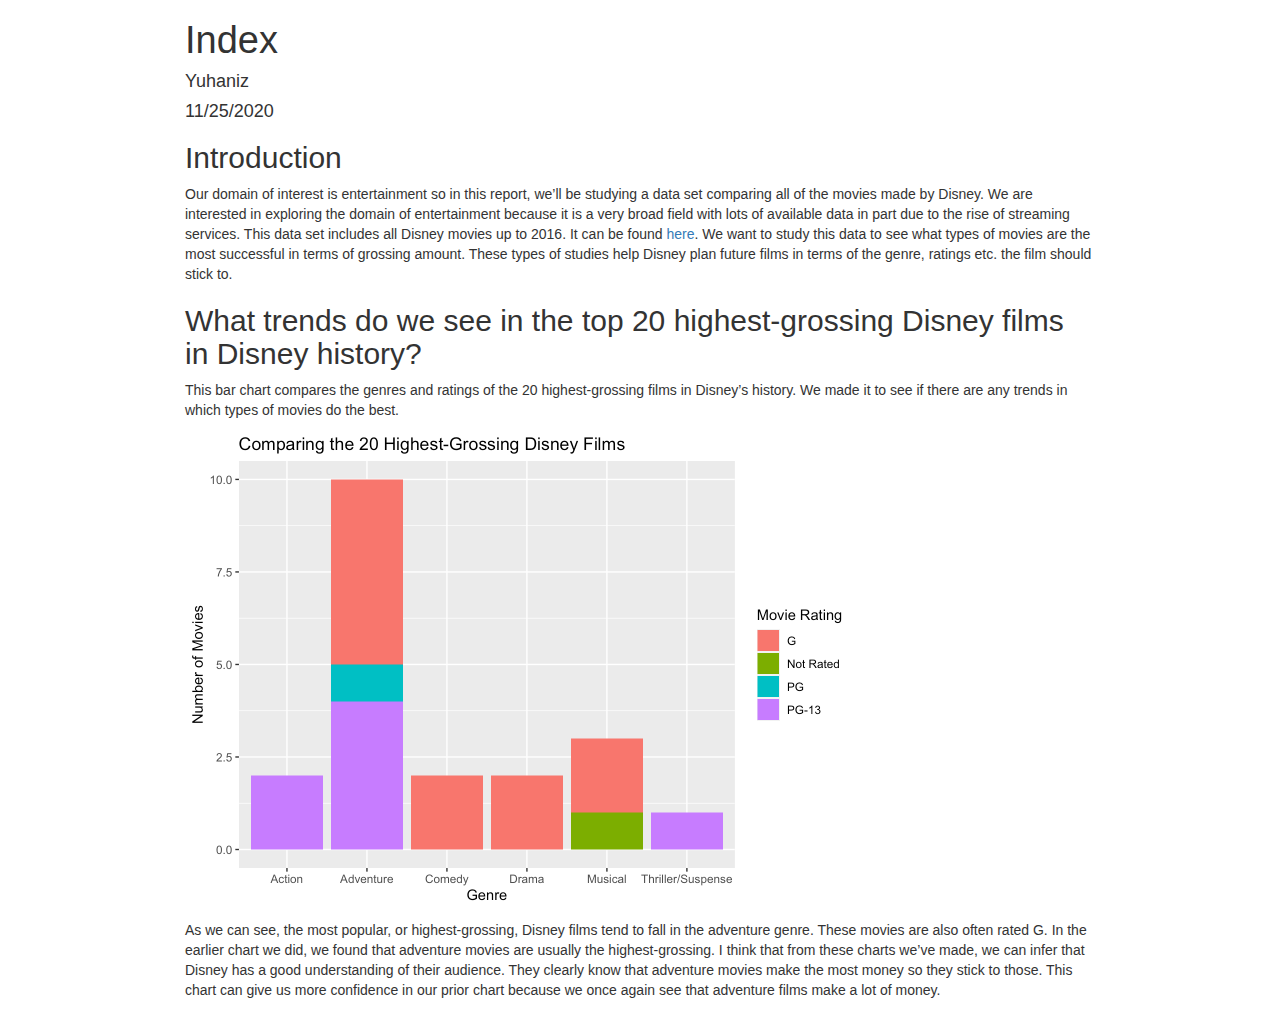
==== scripts/index.html @ d80c3b47 "chart 3" ====
<!DOCTYPE html>

<html>

<head>

<meta charset="utf-8" />
<meta name="generator" content="pandoc" />
<meta http-equiv="X-UA-Compatible" content="IE=EDGE" />


<meta name="author" content="Yuhaniz" />

<meta name="date" content="2020-11-25" />

<title>Index</title>

<script>/*! jQuery v1.11.3 | (c) 2005, 2015 jQuery Foundation, Inc. | jquery.org/license */
!function(a,b){"object"==typeof module&&"object"==typeof module.exports?module.exports=a.document?b(a,!0):function(a){if(!a.document)throw new Error("jQuery requires a window with a document");return b(a)}:b(a)}("undefined"!=typeof window?window:this,function(a,b){var c=[],d=c.slice,e=c.concat,f=c.push,g=c.indexOf,h={},i=h.toString,j=h.hasOwnProperty,k={},l="1.11.3",m=function(a,b){return new m.fn.init(a,b)},n=/^[\s\uFEFF\xA0]+|[\s\uFEFF\xA0]+$/g,o=/^-ms-/,p=/-([\da-z])/gi,q=function(a,b){return b.toUpperCase()};m.fn=m.prototype={jquery:l,constructor:m,selector:"",length:0,toArray:function(){return d.call(this)},get:function(a){return null!=a?0>a?this[a+this.length]:this[a]:d.call(this)},pushStack:function(a){var b=m.merge(this.constructor(),a);return b.prevObject=this,b.context=this.context,b},each:function(a,b){return m.each(this,a,b)},map:function(a){return this.pushStack(m.map(this,function(b,c){return a.call(b,c,b)}))},slice:function(){return this.pushStack(d.apply(this,arguments))},first:function(){return this.eq(0)},last:function(){return this.eq(-1)},eq:function(a){var b=this.length,c=+a+(0>a?b:0);return this.pushStack(c>=0&&b>c?[this[c]]:[])},end:function(){return this.prevObject||this.constructor(null)},push:f,sort:c.sort,splice:c.splice},m.extend=m.fn.extend=function(){var a,b,c,d,e,f,g=arguments[0]||{},h=1,i=arguments.length,j=!1;for("boolean"==typeof g&&(j=g,g=arguments[h]||{},h++),"object"==typeof g||m.isFunction(g)||(g={}),h===i&&(g=this,h--);i>h;h++)if(null!=(e=arguments[h]))for(d in e)a=g[d],c=e[d],g!==c&&(j&&c&&(m.isPlainObject(c)||(b=m.isArray(c)))?(b?(b=!1,f=a&&m.isArray(a)?a:[]):f=a&&m.isPlainObject(a)?a:{},g[d]=m.extend(j,f,c)):void 0!==c&&(g[d]=c));return g},m.extend({expando:"jQuery"+(l+Math.random()).replace(/\D/g,""),isReady:!0,error:function(a){throw new Error(a)},noop:function(){},isFunction:function(a){return"function"===m.type(a)},isArray:Array.isArray||function(a){return"array"===m.type(a)},isWindow:function(a){return null!=a&&a==a.window},isNumeric:function(a){return!m.isArray(a)&&a-parseFloat(a)+1>=0},isEmptyObject:function(a){var b;for(b in a)return!1;return!0},isPlainObject:function(a){var b;if(!a||"object"!==m.type(a)||a.nodeType||m.isWindow(a))return!1;try{if(a.constructor&&!j.call(a,"constructor")&&!j.call(a.constructor.prototype,"isPrototypeOf"))return!1}catch(c){return!1}if(k.ownLast)for(b in a)return j.call(a,b);for(b in a);return void 0===b||j.call(a,b)},type:function(a){return null==a?a+"":"object"==typeof a||"function"==typeof a?h[i.call(a)]||"object":typeof a},globalEval:function(b){b&&m.trim(b)&&(a.execScript||function(b){a.eval.call(a,b)})(b)},camelCase:function(a){return a.replace(o,"ms-").replace(p,q)},nodeName:function(a,b){return a.nodeName&&a.nodeName.toLowerCase()===b.toLowerCase()},each:function(a,b,c){var d,e=0,f=a.length,g=r(a);if(c){if(g){for(;f>e;e++)if(d=b.apply(a[e],c),d===!1)break}else for(e in a)if(d=b.apply(a[e],c),d===!1)break}else if(g){for(;f>e;e++)if(d=b.call(a[e],e,a[e]),d===!1)break}else for(e in a)if(d=b.call(a[e],e,a[e]),d===!1)break;return a},trim:function(a){return null==a?"":(a+"").replace(n,"")},makeArray:function(a,b){var c=b||[];return null!=a&&(r(Object(a))?m.merge(c,"string"==typeof a?[a]:a):f.call(c,a)),c},inArray:function(a,b,c){var d;if(b){if(g)return g.call(b,a,c);for(d=b.length,c=c?0>c?Math.max(0,d+c):c:0;d>c;c++)if(c in b&&b[c]===a)return c}return-1},merge:function(a,b){var c=+b.length,d=0,e=a.length;while(c>d)a[e++]=b[d++];if(c!==c)while(void 0!==b[d])a[e++]=b[d++];return a.length=e,a},grep:function(a,b,c){for(var d,e=[],f=0,g=a.length,h=!c;g>f;f++)d=!b(a[f],f),d!==h&&e.push(a[f]);return e},map:function(a,b,c){var d,f=0,g=a.length,h=r(a),i=[];if(h)for(;g>f;f++)d=b(a[f],f,c),null!=d&&i.push(d);else for(f in a)d=b(a[f],f,c),null!=d&&i.push(d);return e.apply([],i)},guid:1,proxy:function(a,b){var c,e,f;return"string"==typeof b&&(f=a[b],b=a,a=f),m.isFunction(a)?(c=d.call(arguments,2),e=function(){return a.apply(b||this,c.concat(d.call(arguments)))},e.guid=a.guid=a.guid||m.guid++,e):void 0},now:function(){return+new Date},support:k}),m.each("Boolean Number String Function Array Date RegExp Object Error".split(" "),function(a,b){h["[object "+b+"]"]=b.toLowerCase()});function r(a){var b="length"in a&&a.length,c=m.type(a);return"function"===c||m.isWindow(a)?!1:1===a.nodeType&&b?!0:"array"===c||0===b||"number"==typeof b&&b>0&&b-1 in a}var s=function(a){var b,c,d,e,f,g,h,i,j,k,l,m,n,o,p,q,r,s,t,u="sizzle"+1*new Date,v=a.document,w=0,x=0,y=ha(),z=ha(),A=ha(),B=function(a,b){return a===b&&(l=!0),0},C=1<<31,D={}.hasOwnProperty,E=[],F=E.pop,G=E.push,H=E.push,I=E.slice,J=function(a,b){for(var c=0,d=a.length;d>c;c++)if(a[c]===b)return c;return-1},K="checked|selected|async|autofocus|autoplay|controls|defer|disabled|hidden|ismap|loop|multiple|open|readonly|required|scoped",L="[\\x20\\t\\r\\n\\f]",M="(?:\\\\.|[\\w-]|[^\\x00-\\xa0])+",N=M.replace("w","w#"),O="\\["+L+"*("+M+")(?:"+L+"*([*^$|!~]?=)"+L+"*(?:'((?:\\\\.|[^\\\\'])*)'|\"((?:\\\\.|[^\\\\\"])*)\"|("+N+"))|)"+L+"*\\]",P=":("+M+")(?:\\((('((?:\\\\.|[^\\\\'])*)'|\"((?:\\\\.|[^\\\\\"])*)\")|((?:\\\\.|[^\\\\()[\\]]|"+O+")*)|.*)\\)|)",Q=new RegExp(L+"+","g"),R=new RegExp("^"+L+"+|((?:^|[^\\\\])(?:\\\\.)*)"+L+"+$","g"),S=new RegExp("^"+L+"*,"+L+"*"),T=new RegExp("^"+L+"*([>+~]|"+L+")"+L+"*"),U=new RegExp("="+L+"*([^\\]'\"]*?)"+L+"*\\]","g"),V=new RegExp(P),W=new RegExp("^"+N+"$"),X={ID:new RegExp("^#("+M+")"),CLASS:new RegExp("^\\.("+M+")"),TAG:new RegExp("^("+M.replace("w","w*")+")"),ATTR:new RegExp("^"+O),PSEUDO:new RegExp("^"+P),CHILD:new RegExp("^:(only|first|last|nth|nth-last)-(child|of-type)(?:\\("+L+"*(even|odd|(([+-]|)(\\d*)n|)"+L+"*(?:([+-]|)"+L+"*(\\d+)|))"+L+"*\\)|)","i"),bool:new RegExp("^(?:"+K+")$","i"),needsContext:new RegExp("^"+L+"*[>+~]|:(even|odd|eq|gt|lt|nth|first|last)(?:\\("+L+"*((?:-\\d)?\\d*)"+L+"*\\)|)(?=[^-]|$)","i")},Y=/^(?:input|select|textarea|button)$/i,Z=/^h\d$/i,$=/^[^{]+\{\s*\[native \w/,_=/^(?:#([\w-]+)|(\w+)|\.([\w-]+))$/,aa=/[+~]/,ba=/'|\\/g,ca=new RegExp("\\\\([\\da-f]{1,6}"+L+"?|("+L+")|.)","ig"),da=function(a,b,c){var d="0x"+b-65536;return d!==d||c?b:0>d?String.fromCharCode(d+65536):String.fromCharCode(d>>10|55296,1023&d|56320)},ea=function(){m()};try{H.apply(E=I.call(v.childNodes),v.childNodes),E[v.childNodes.length].nodeType}catch(fa){H={apply:E.length?function(a,b){G.apply(a,I.call(b))}:function(a,b){var c=a.length,d=0;while(a[c++]=b[d++]);a.length=c-1}}}function ga(a,b,d,e){var f,h,j,k,l,o,r,s,w,x;if((b?b.ownerDocument||b:v)!==n&&m(b),b=b||n,d=d||[],k=b.nodeType,"string"!=typeof a||!a||1!==k&&9!==k&&11!==k)return d;if(!e&&p){if(11!==k&&(f=_.exec(a)))if(j=f[1]){if(9===k){if(h=b.getElementById(j),!h||!h.parentNode)return d;if(h.id===j)return d.push(h),d}else if(b.ownerDocument&&(h=b.ownerDocument.getElementById(j))&&t(b,h)&&h.id===j)return d.push(h),d}else{if(f[2])return H.apply(d,b.getElementsByTagName(a)),d;if((j=f[3])&&c.getElementsByClassName)return H.apply(d,b.getElementsByClassName(j)),d}if(c.qsa&&(!q||!q.test(a))){if(s=r=u,w=b,x=1!==k&&a,1===k&&"object"!==b.nodeName.toLowerCase()){o=g(a),(r=b.getAttribute("id"))?s=r.replace(ba,"\\$&"):b.setAttribute("id",s),s="[id='"+s+"'] ",l=o.length;while(l--)o[l]=s+ra(o[l]);w=aa.test(a)&&pa(b.parentNode)||b,x=o.join(",")}if(x)try{return H.apply(d,w.querySelectorAll(x)),d}catch(y){}finally{r||b.removeAttribute("id")}}}return i(a.replace(R,"$1"),b,d,e)}function ha(){var a=[];function b(c,e){return a.push(c+" ")>d.cacheLength&&delete b[a.shift()],b[c+" "]=e}return b}function ia(a){return a[u]=!0,a}function ja(a){var b=n.createElement("div");try{return!!a(b)}catch(c){return!1}finally{b.parentNode&&b.parentNode.removeChild(b),b=null}}function ka(a,b){var c=a.split("|"),e=a.length;while(e--)d.attrHandle[c[e]]=b}function la(a,b){var c=b&&a,d=c&&1===a.nodeType&&1===b.nodeType&&(~b.sourceIndex||C)-(~a.sourceIndex||C);if(d)return d;if(c)while(c=c.nextSibling)if(c===b)return-1;return a?1:-1}function ma(a){return function(b){var c=b.nodeName.toLowerCase();return"input"===c&&b.type===a}}function na(a){return function(b){var c=b.nodeName.toLowerCase();return("input"===c||"button"===c)&&b.type===a}}function oa(a){return ia(function(b){return b=+b,ia(function(c,d){var e,f=a([],c.length,b),g=f.length;while(g--)c[e=f[g]]&&(c[e]=!(d[e]=c[e]))})})}function pa(a){return a&&"undefined"!=typeof a.getElementsByTagName&&a}c=ga.support={},f=ga.isXML=function(a){var b=a&&(a.ownerDocument||a).documentElement;return b?"HTML"!==b.nodeName:!1},m=ga.setDocument=function(a){var b,e,g=a?a.ownerDocument||a:v;return g!==n&&9===g.nodeType&&g.documentElement?(n=g,o=g.documentElement,e=g.defaultView,e&&e!==e.top&&(e.addEventListener?e.addEventListener("unload",ea,!1):e.attachEvent&&e.attachEvent("onunload",ea)),p=!f(g),c.attributes=ja(function(a){return a.className="i",!a.getAttribute("className")}),c.getElementsByTagName=ja(function(a){return a.appendChild(g.createComment("")),!a.getElementsByTagName("*").length}),c.getElementsByClassName=$.test(g.getElementsByClassName),c.getById=ja(function(a){return o.appendChild(a).id=u,!g.getElementsByName||!g.getElementsByName(u).length}),c.getById?(d.find.ID=function(a,b){if("undefined"!=typeof b.getElementById&&p){var c=b.getElementById(a);return c&&c.parentNode?[c]:[]}},d.filter.ID=function(a){var b=a.replace(ca,da);return function(a){return a.getAttribute("id")===b}}):(delete d.find.ID,d.filter.ID=function(a){var b=a.replace(ca,da);return function(a){var c="undefined"!=typeof a.getAttributeNode&&a.getAttributeNode("id");return c&&c.value===b}}),d.find.TAG=c.getElementsByTagName?function(a,b){return"undefined"!=typeof b.getElementsByTagName?b.getElementsByTagName(a):c.qsa?b.querySelectorAll(a):void 0}:function(a,b){var c,d=[],e=0,f=b.getElementsByTagName(a);if("*"===a){while(c=f[e++])1===c.nodeType&&d.push(c);return d}return f},d.find.CLASS=c.getElementsByClassName&&function(a,b){return p?b.getElementsByClassName(a):void 0},r=[],q=[],(c.qsa=$.test(g.querySelectorAll))&&(ja(function(a){o.appendChild(a).innerHTML="<a id='"+u+"'></a><select id='"+u+"-\f]' msallowcapture=''><option selected=''></option></select>",a.querySelectorAll("[msallowcapture^='']").length&&q.push("[*^$]="+L+"*(?:''|\"\")"),a.querySelectorAll("[selected]").length||q.push("\\["+L+"*(?:value|"+K+")"),a.querySelectorAll("[id~="+u+"-]").length||q.push("~="),a.querySelectorAll(":checked").length||q.push(":checked"),a.querySelectorAll("a#"+u+"+*").length||q.push(".#.+[+~]")}),ja(function(a){var b=g.createElement("input");b.setAttribute("type","hidden"),a.appendChild(b).setAttribute("name","D"),a.querySelectorAll("[name=d]").length&&q.push("name"+L+"*[*^$|!~]?="),a.querySelectorAll(":enabled").length||q.push(":enabled",":disabled"),a.querySelectorAll("*,:x"),q.push(",.*:")})),(c.matchesSelector=$.test(s=o.matches||o.webkitMatchesSelector||o.mozMatchesSelector||o.oMatchesSelector||o.msMatchesSelector))&&ja(function(a){c.disconnectedMatch=s.call(a,"div"),s.call(a,"[s!='']:x"),r.push("!=",P)}),q=q.length&&new RegExp(q.join("|")),r=r.length&&new RegExp(r.join("|")),b=$.test(o.compareDocumentPosition),t=b||$.test(o.contains)?function(a,b){var c=9===a.nodeType?a.documentElement:a,d=b&&b.parentNode;return a===d||!(!d||1!==d.nodeType||!(c.contains?c.contains(d):a.compareDocumentPosition&&16&a.compareDocumentPosition(d)))}:function(a,b){if(b)while(b=b.parentNode)if(b===a)return!0;return!1},B=b?function(a,b){if(a===b)return l=!0,0;var d=!a.compareDocumentPosition-!b.compareDocumentPosition;return d?d:(d=(a.ownerDocument||a)===(b.ownerDocument||b)?a.compareDocumentPosition(b):1,1&d||!c.sortDetached&&b.compareDocumentPosition(a)===d?a===g||a.ownerDocument===v&&t(v,a)?-1:b===g||b.ownerDocument===v&&t(v,b)?1:k?J(k,a)-J(k,b):0:4&d?-1:1)}:function(a,b){if(a===b)return l=!0,0;var c,d=0,e=a.parentNode,f=b.parentNode,h=[a],i=[b];if(!e||!f)return a===g?-1:b===g?1:e?-1:f?1:k?J(k,a)-J(k,b):0;if(e===f)return la(a,b);c=a;while(c=c.parentNode)h.unshift(c);c=b;while(c=c.parentNode)i.unshift(c);while(h[d]===i[d])d++;return d?la(h[d],i[d]):h[d]===v?-1:i[d]===v?1:0},g):n},ga.matches=function(a,b){return ga(a,null,null,b)},ga.matchesSelector=function(a,b){if((a.ownerDocument||a)!==n&&m(a),b=b.replace(U,"='$1']"),!(!c.matchesSelector||!p||r&&r.test(b)||q&&q.test(b)))try{var d=s.call(a,b);if(d||c.disconnectedMatch||a.document&&11!==a.document.nodeType)return d}catch(e){}return ga(b,n,null,[a]).length>0},ga.contains=function(a,b){return(a.ownerDocument||a)!==n&&m(a),t(a,b)},ga.attr=function(a,b){(a.ownerDocument||a)!==n&&m(a);var e=d.attrHandle[b.toLowerCase()],f=e&&D.call(d.attrHandle,b.toLowerCase())?e(a,b,!p):void 0;return void 0!==f?f:c.attributes||!p?a.getAttribute(b):(f=a.getAttributeNode(b))&&f.specified?f.value:null},ga.error=function(a){throw new Error("Syntax error, unrecognized expression: "+a)},ga.uniqueSort=function(a){var b,d=[],e=0,f=0;if(l=!c.detectDuplicates,k=!c.sortStable&&a.slice(0),a.sort(B),l){while(b=a[f++])b===a[f]&&(e=d.push(f));while(e--)a.splice(d[e],1)}return k=null,a},e=ga.getText=function(a){var b,c="",d=0,f=a.nodeType;if(f){if(1===f||9===f||11===f){if("string"==typeof a.textContent)return a.textContent;for(a=a.firstChild;a;a=a.nextSibling)c+=e(a)}else if(3===f||4===f)return a.nodeValue}else while(b=a[d++])c+=e(b);return c},d=ga.selectors={cacheLength:50,createPseudo:ia,match:X,attrHandle:{},find:{},relative:{">":{dir:"parentNode",first:!0}," ":{dir:"parentNode"},"+":{dir:"previousSibling",first:!0},"~":{dir:"previousSibling"}},preFilter:{ATTR:function(a){return a[1]=a[1].replace(ca,da),a[3]=(a[3]||a[4]||a[5]||"").replace(ca,da),"~="===a[2]&&(a[3]=" "+a[3]+" "),a.slice(0,4)},CHILD:function(a){return a[1]=a[1].toLowerCase(),"nth"===a[1].slice(0,3)?(a[3]||ga.error(a[0]),a[4]=+(a[4]?a[5]+(a[6]||1):2*("even"===a[3]||"odd"===a[3])),a[5]=+(a[7]+a[8]||"odd"===a[3])):a[3]&&ga.error(a[0]),a},PSEUDO:function(a){var b,c=!a[6]&&a[2];return X.CHILD.test(a[0])?null:(a[3]?a[2]=a[4]||a[5]||"":c&&V.test(c)&&(b=g(c,!0))&&(b=c.indexOf(")",c.length-b)-c.length)&&(a[0]=a[0].slice(0,b),a[2]=c.slice(0,b)),a.slice(0,3))}},filter:{TAG:function(a){var b=a.replace(ca,da).toLowerCase();return"*"===a?function(){return!0}:function(a){return a.nodeName&&a.nodeName.toLowerCase()===b}},CLASS:function(a){var b=y[a+" "];return b||(b=new RegExp("(^|"+L+")"+a+"("+L+"|$)"))&&y(a,function(a){return b.test("string"==typeof a.className&&a.className||"undefined"!=typeof a.getAttribute&&a.getAttribute("class")||"")})},ATTR:function(a,b,c){return function(d){var e=ga.attr(d,a);return null==e?"!="===b:b?(e+="","="===b?e===c:"!="===b?e!==c:"^="===b?c&&0===e.indexOf(c):"*="===b?c&&e.indexOf(c)>-1:"$="===b?c&&e.slice(-c.length)===c:"~="===b?(" "+e.replace(Q," ")+" ").indexOf(c)>-1:"|="===b?e===c||e.slice(0,c.length+1)===c+"-":!1):!0}},CHILD:function(a,b,c,d,e){var f="nth"!==a.slice(0,3),g="last"!==a.slice(-4),h="of-type"===b;return 1===d&&0===e?function(a){return!!a.parentNode}:function(b,c,i){var j,k,l,m,n,o,p=f!==g?"nextSibling":"previousSibling",q=b.parentNode,r=h&&b.nodeName.toLowerCase(),s=!i&&!h;if(q){if(f){while(p){l=b;while(l=l[p])if(h?l.nodeName.toLowerCase()===r:1===l.nodeType)return!1;o=p="only"===a&&!o&&"nextSibling"}return!0}if(o=[g?q.firstChild:q.lastChild],g&&s){k=q[u]||(q[u]={}),j=k[a]||[],n=j[0]===w&&j[1],m=j[0]===w&&j[2],l=n&&q.childNodes[n];while(l=++n&&l&&l[p]||(m=n=0)||o.pop())if(1===l.nodeType&&++m&&l===b){k[a]=[w,n,m];break}}else if(s&&(j=(b[u]||(b[u]={}))[a])&&j[0]===w)m=j[1];else while(l=++n&&l&&l[p]||(m=n=0)||o.pop())if((h?l.nodeName.toLowerCase()===r:1===l.nodeType)&&++m&&(s&&((l[u]||(l[u]={}))[a]=[w,m]),l===b))break;return m-=e,m===d||m%d===0&&m/d>=0}}},PSEUDO:function(a,b){var c,e=d.pseudos[a]||d.setFilters[a.toLowerCase()]||ga.error("unsupported pseudo: "+a);return e[u]?e(b):e.length>1?(c=[a,a,"",b],d.setFilters.hasOwnProperty(a.toLowerCase())?ia(function(a,c){var d,f=e(a,b),g=f.length;while(g--)d=J(a,f[g]),a[d]=!(c[d]=f[g])}):function(a){return e(a,0,c)}):e}},pseudos:{not:ia(function(a){var b=[],c=[],d=h(a.replace(R,"$1"));return d[u]?ia(function(a,b,c,e){var f,g=d(a,null,e,[]),h=a.length;while(h--)(f=g[h])&&(a[h]=!(b[h]=f))}):function(a,e,f){return b[0]=a,d(b,null,f,c),b[0]=null,!c.pop()}}),has:ia(function(a){return function(b){return ga(a,b).length>0}}),contains:ia(function(a){return a=a.replace(ca,da),function(b){return(b.textContent||b.innerText||e(b)).indexOf(a)>-1}}),lang:ia(function(a){return W.test(a||"")||ga.error("unsupported lang: "+a),a=a.replace(ca,da).toLowerCase(),function(b){var c;do if(c=p?b.lang:b.getAttribute("xml:lang")||b.getAttribute("lang"))return c=c.toLowerCase(),c===a||0===c.indexOf(a+"-");while((b=b.parentNode)&&1===b.nodeType);return!1}}),target:function(b){var c=a.location&&a.location.hash;return c&&c.slice(1)===b.id},root:function(a){return a===o},focus:function(a){return a===n.activeElement&&(!n.hasFocus||n.hasFocus())&&!!(a.type||a.href||~a.tabIndex)},enabled:function(a){return a.disabled===!1},disabled:function(a){return a.disabled===!0},checked:function(a){var b=a.nodeName.toLowerCase();return"input"===b&&!!a.checked||"option"===b&&!!a.selected},selected:function(a){return a.parentNode&&a.parentNode.selectedIndex,a.selected===!0},empty:function(a){for(a=a.firstChild;a;a=a.nextSibling)if(a.nodeType<6)return!1;return!0},parent:function(a){return!d.pseudos.empty(a)},header:function(a){return Z.test(a.nodeName)},input:function(a){return Y.test(a.nodeName)},button:function(a){var b=a.nodeName.toLowerCase();return"input"===b&&"button"===a.type||"button"===b},text:function(a){var b;return"input"===a.nodeName.toLowerCase()&&"text"===a.type&&(null==(b=a.getAttribute("type"))||"text"===b.toLowerCase())},first:oa(function(){return[0]}),last:oa(function(a,b){return[b-1]}),eq:oa(function(a,b,c){return[0>c?c+b:c]}),even:oa(function(a,b){for(var c=0;b>c;c+=2)a.push(c);return a}),odd:oa(function(a,b){for(var c=1;b>c;c+=2)a.push(c);return a}),lt:oa(function(a,b,c){for(var d=0>c?c+b:c;--d>=0;)a.push(d);return a}),gt:oa(function(a,b,c){for(var d=0>c?c+b:c;++d<b;)a.push(d);return a})}},d.pseudos.nth=d.pseudos.eq;for(b in{radio:!0,checkbox:!0,file:!0,password:!0,image:!0})d.pseudos[b]=ma(b);for(b in{submit:!0,reset:!0})d.pseudos[b]=na(b);function qa(){}qa.prototype=d.filters=d.pseudos,d.setFilters=new qa,g=ga.tokenize=function(a,b){var c,e,f,g,h,i,j,k=z[a+" "];if(k)return b?0:k.slice(0);h=a,i=[],j=d.preFilter;while(h){(!c||(e=S.exec(h)))&&(e&&(h=h.slice(e[0].length)||h),i.push(f=[])),c=!1,(e=T.exec(h))&&(c=e.shift(),f.push({value:c,type:e[0].replace(R," ")}),h=h.slice(c.length));for(g in d.filter)!(e=X[g].exec(h))||j[g]&&!(e=j[g](e))||(c=e.shift(),f.push({value:c,type:g,matches:e}),h=h.slice(c.length));if(!c)break}return b?h.length:h?ga.error(a):z(a,i).slice(0)};function ra(a){for(var b=0,c=a.length,d="";c>b;b++)d+=a[b].value;return d}function sa(a,b,c){var d=b.dir,e=c&&"parentNode"===d,f=x++;return b.first?function(b,c,f){while(b=b[d])if(1===b.nodeType||e)return a(b,c,f)}:function(b,c,g){var h,i,j=[w,f];if(g){while(b=b[d])if((1===b.nodeType||e)&&a(b,c,g))return!0}else while(b=b[d])if(1===b.nodeType||e){if(i=b[u]||(b[u]={}),(h=i[d])&&h[0]===w&&h[1]===f)return j[2]=h[2];if(i[d]=j,j[2]=a(b,c,g))return!0}}}function ta(a){return a.length>1?function(b,c,d){var e=a.length;while(e--)if(!a[e](b,c,d))return!1;return!0}:a[0]}function ua(a,b,c){for(var d=0,e=b.length;e>d;d++)ga(a,b[d],c);return c}function va(a,b,c,d,e){for(var f,g=[],h=0,i=a.length,j=null!=b;i>h;h++)(f=a[h])&&(!c||c(f,d,e))&&(g.push(f),j&&b.push(h));return g}function wa(a,b,c,d,e,f){return d&&!d[u]&&(d=wa(d)),e&&!e[u]&&(e=wa(e,f)),ia(function(f,g,h,i){var j,k,l,m=[],n=[],o=g.length,p=f||ua(b||"*",h.nodeType?[h]:h,[]),q=!a||!f&&b?p:va(p,m,a,h,i),r=c?e||(f?a:o||d)?[]:g:q;if(c&&c(q,r,h,i),d){j=va(r,n),d(j,[],h,i),k=j.length;while(k--)(l=j[k])&&(r[n[k]]=!(q[n[k]]=l))}if(f){if(e||a){if(e){j=[],k=r.length;while(k--)(l=r[k])&&j.push(q[k]=l);e(null,r=[],j,i)}k=r.length;while(k--)(l=r[k])&&(j=e?J(f,l):m[k])>-1&&(f[j]=!(g[j]=l))}}else r=va(r===g?r.splice(o,r.length):r),e?e(null,g,r,i):H.apply(g,r)})}function xa(a){for(var b,c,e,f=a.length,g=d.relative[a[0].type],h=g||d.relative[" "],i=g?1:0,k=sa(function(a){return a===b},h,!0),l=sa(function(a){return J(b,a)>-1},h,!0),m=[function(a,c,d){var e=!g&&(d||c!==j)||((b=c).nodeType?k(a,c,d):l(a,c,d));return b=null,e}];f>i;i++)if(c=d.relative[a[i].type])m=[sa(ta(m),c)];else{if(c=d.filter[a[i].type].apply(null,a[i].matches),c[u]){for(e=++i;f>e;e++)if(d.relative[a[e].type])break;return wa(i>1&&ta(m),i>1&&ra(a.slice(0,i-1).concat({value:" "===a[i-2].type?"*":""})).replace(R,"$1"),c,e>i&&xa(a.slice(i,e)),f>e&&xa(a=a.slice(e)),f>e&&ra(a))}m.push(c)}return ta(m)}function ya(a,b){var c=b.length>0,e=a.length>0,f=function(f,g,h,i,k){var l,m,o,p=0,q="0",r=f&&[],s=[],t=j,u=f||e&&d.find.TAG("*",k),v=w+=null==t?1:Math.random()||.1,x=u.length;for(k&&(j=g!==n&&g);q!==x&&null!=(l=u[q]);q++){if(e&&l){m=0;while(o=a[m++])if(o(l,g,h)){i.push(l);break}k&&(w=v)}c&&((l=!o&&l)&&p--,f&&r.push(l))}if(p+=q,c&&q!==p){m=0;while(o=b[m++])o(r,s,g,h);if(f){if(p>0)while(q--)r[q]||s[q]||(s[q]=F.call(i));s=va(s)}H.apply(i,s),k&&!f&&s.length>0&&p+b.length>1&&ga.uniqueSort(i)}return k&&(w=v,j=t),r};return c?ia(f):f}return h=ga.compile=function(a,b){var c,d=[],e=[],f=A[a+" "];if(!f){b||(b=g(a)),c=b.length;while(c--)f=xa(b[c]),f[u]?d.push(f):e.push(f);f=A(a,ya(e,d)),f.selector=a}return f},i=ga.select=function(a,b,e,f){var i,j,k,l,m,n="function"==typeof a&&a,o=!f&&g(a=n.selector||a);if(e=e||[],1===o.length){if(j=o[0]=o[0].slice(0),j.length>2&&"ID"===(k=j[0]).type&&c.getById&&9===b.nodeType&&p&&d.relative[j[1].type]){if(b=(d.find.ID(k.matches[0].replace(ca,da),b)||[])[0],!b)return e;n&&(b=b.parentNode),a=a.slice(j.shift().value.length)}i=X.needsContext.test(a)?0:j.length;while(i--){if(k=j[i],d.relative[l=k.type])break;if((m=d.find[l])&&(f=m(k.matches[0].replace(ca,da),aa.test(j[0].type)&&pa(b.parentNode)||b))){if(j.splice(i,1),a=f.length&&ra(j),!a)return H.apply(e,f),e;break}}}return(n||h(a,o))(f,b,!p,e,aa.test(a)&&pa(b.parentNode)||b),e},c.sortStable=u.split("").sort(B).join("")===u,c.detectDuplicates=!!l,m(),c.sortDetached=ja(function(a){return 1&a.compareDocumentPosition(n.createElement("div"))}),ja(function(a){return a.innerHTML="<a href='#'></a>","#"===a.firstChild.getAttribute("href")})||ka("type|href|height|width",function(a,b,c){return c?void 0:a.getAttribute(b,"type"===b.toLowerCase()?1:2)}),c.attributes&&ja(function(a){return a.innerHTML="<input/>",a.firstChild.setAttribute("value",""),""===a.firstChild.getAttribute("value")})||ka("value",function(a,b,c){return c||"input"!==a.nodeName.toLowerCase()?void 0:a.defaultValue}),ja(function(a){return null==a.getAttribute("disabled")})||ka(K,function(a,b,c){var d;return c?void 0:a[b]===!0?b.toLowerCase():(d=a.getAttributeNode(b))&&d.specified?d.value:null}),ga}(a);m.find=s,m.expr=s.selectors,m.expr[":"]=m.expr.pseudos,m.unique=s.uniqueSort,m.text=s.getText,m.isXMLDoc=s.isXML,m.contains=s.contains;var t=m.expr.match.needsContext,u=/^<(\w+)\s*\/?>(?:<\/\1>|)$/,v=/^.[^:#\[\.,]*$/;function w(a,b,c){if(m.isFunction(b))return m.grep(a,function(a,d){return!!b.call(a,d,a)!==c});if(b.nodeType)return m.grep(a,function(a){return a===b!==c});if("string"==typeof b){if(v.test(b))return m.filter(b,a,c);b=m.filter(b,a)}return m.grep(a,function(a){return m.inArray(a,b)>=0!==c})}m.filter=function(a,b,c){var d=b[0];return c&&(a=":not("+a+")"),1===b.length&&1===d.nodeType?m.find.matchesSelector(d,a)?[d]:[]:m.find.matches(a,m.grep(b,function(a){return 1===a.nodeType}))},m.fn.extend({find:function(a){var b,c=[],d=this,e=d.length;if("string"!=typeof a)return this.pushStack(m(a).filter(function(){for(b=0;e>b;b++)if(m.contains(d[b],this))return!0}));for(b=0;e>b;b++)m.find(a,d[b],c);return c=this.pushStack(e>1?m.unique(c):c),c.selector=this.selector?this.selector+" "+a:a,c},filter:function(a){return this.pushStack(w(this,a||[],!1))},not:function(a){return this.pushStack(w(this,a||[],!0))},is:function(a){return!!w(this,"string"==typeof a&&t.test(a)?m(a):a||[],!1).length}});var x,y=a.document,z=/^(?:\s*(<[\w\W]+>)[^>]*|#([\w-]*))$/,A=m.fn.init=function(a,b){var c,d;if(!a)return this;if("string"==typeof a){if(c="<"===a.charAt(0)&&">"===a.charAt(a.length-1)&&a.length>=3?[null,a,null]:z.exec(a),!c||!c[1]&&b)return!b||b.jquery?(b||x).find(a):this.constructor(b).find(a);if(c[1]){if(b=b instanceof m?b[0]:b,m.merge(this,m.parseHTML(c[1],b&&b.nodeType?b.ownerDocument||b:y,!0)),u.test(c[1])&&m.isPlainObject(b))for(c in b)m.isFunction(this[c])?this[c](b[c]):this.attr(c,b[c]);return this}if(d=y.getElementById(c[2]),d&&d.parentNode){if(d.id!==c[2])return x.find(a);this.length=1,this[0]=d}return this.context=y,this.selector=a,this}return a.nodeType?(this.context=this[0]=a,this.length=1,this):m.isFunction(a)?"undefined"!=typeof x.ready?x.ready(a):a(m):(void 0!==a.selector&&(this.selector=a.selector,this.context=a.context),m.makeArray(a,this))};A.prototype=m.fn,x=m(y);var B=/^(?:parents|prev(?:Until|All))/,C={children:!0,contents:!0,next:!0,prev:!0};m.extend({dir:function(a,b,c){var d=[],e=a[b];while(e&&9!==e.nodeType&&(void 0===c||1!==e.nodeType||!m(e).is(c)))1===e.nodeType&&d.push(e),e=e[b];return d},sibling:function(a,b){for(var c=[];a;a=a.nextSibling)1===a.nodeType&&a!==b&&c.push(a);return c}}),m.fn.extend({has:function(a){var b,c=m(a,this),d=c.length;return this.filter(function(){for(b=0;d>b;b++)if(m.contains(this,c[b]))return!0})},closest:function(a,b){for(var c,d=0,e=this.length,f=[],g=t.test(a)||"string"!=typeof a?m(a,b||this.context):0;e>d;d++)for(c=this[d];c&&c!==b;c=c.parentNode)if(c.nodeType<11&&(g?g.index(c)>-1:1===c.nodeType&&m.find.matchesSelector(c,a))){f.push(c);break}return this.pushStack(f.length>1?m.unique(f):f)},index:function(a){return a?"string"==typeof a?m.inArray(this[0],m(a)):m.inArray(a.jquery?a[0]:a,this):this[0]&&this[0].parentNode?this.first().prevAll().length:-1},add:function(a,b){return this.pushStack(m.unique(m.merge(this.get(),m(a,b))))},addBack:function(a){return this.add(null==a?this.prevObject:this.prevObject.filter(a))}});function D(a,b){do a=a[b];while(a&&1!==a.nodeType);return a}m.each({parent:function(a){var b=a.parentNode;return b&&11!==b.nodeType?b:null},parents:function(a){return m.dir(a,"parentNode")},parentsUntil:function(a,b,c){return m.dir(a,"parentNode",c)},next:function(a){return D(a,"nextSibling")},prev:function(a){return D(a,"previousSibling")},nextAll:function(a){return m.dir(a,"nextSibling")},prevAll:function(a){return m.dir(a,"previousSibling")},nextUntil:function(a,b,c){return m.dir(a,"nextSibling",c)},prevUntil:function(a,b,c){return m.dir(a,"previousSibling",c)},siblings:function(a){return m.sibling((a.parentNode||{}).firstChild,a)},children:function(a){return m.sibling(a.firstChild)},contents:function(a){return m.nodeName(a,"iframe")?a.contentDocument||a.contentWindow.document:m.merge([],a.childNodes)}},function(a,b){m.fn[a]=function(c,d){var e=m.map(this,b,c);return"Until"!==a.slice(-5)&&(d=c),d&&"string"==typeof d&&(e=m.filter(d,e)),this.length>1&&(C[a]||(e=m.unique(e)),B.test(a)&&(e=e.reverse())),this.pushStack(e)}});var E=/\S+/g,F={};function G(a){var b=F[a]={};return m.each(a.match(E)||[],function(a,c){b[c]=!0}),b}m.Callbacks=function(a){a="string"==typeof a?F[a]||G(a):m.extend({},a);var b,c,d,e,f,g,h=[],i=!a.once&&[],j=function(l){for(c=a.memory&&l,d=!0,f=g||0,g=0,e=h.length,b=!0;h&&e>f;f++)if(h[f].apply(l[0],l[1])===!1&&a.stopOnFalse){c=!1;break}b=!1,h&&(i?i.length&&j(i.shift()):c?h=[]:k.disable())},k={add:function(){if(h){var d=h.length;!function f(b){m.each(b,function(b,c){var d=m.type(c);"function"===d?a.unique&&k.has(c)||h.push(c):c&&c.length&&"string"!==d&&f(c)})}(arguments),b?e=h.length:c&&(g=d,j(c))}return this},remove:function(){return h&&m.each(arguments,function(a,c){var d;while((d=m.inArray(c,h,d))>-1)h.splice(d,1),b&&(e>=d&&e--,f>=d&&f--)}),this},has:function(a){return a?m.inArray(a,h)>-1:!(!h||!h.length)},empty:function(){return h=[],e=0,this},disable:function(){return h=i=c=void 0,this},disabled:function(){return!h},lock:function(){return i=void 0,c||k.disable(),this},locked:function(){return!i},fireWith:function(a,c){return!h||d&&!i||(c=c||[],c=[a,c.slice?c.slice():c],b?i.push(c):j(c)),this},fire:function(){return k.fireWith(this,arguments),this},fired:function(){return!!d}};return k},m.extend({Deferred:function(a){var b=[["resolve","done",m.Callbacks("once memory"),"resolved"],["reject","fail",m.Callbacks("once memory"),"rejected"],["notify","progress",m.Callbacks("memory")]],c="pending",d={state:function(){return c},always:function(){return e.done(arguments).fail(arguments),this},then:function(){var a=arguments;return m.Deferred(function(c){m.each(b,function(b,f){var g=m.isFunction(a[b])&&a[b];e[f[1]](function(){var a=g&&g.apply(this,arguments);a&&m.isFunction(a.promise)?a.promise().done(c.resolve).fail(c.reject).progress(c.notify):c[f[0]+"With"](this===d?c.promise():this,g?[a]:arguments)})}),a=null}).promise()},promise:function(a){return null!=a?m.extend(a,d):d}},e={};return d.pipe=d.then,m.each(b,function(a,f){var g=f[2],h=f[3];d[f[1]]=g.add,h&&g.add(function(){c=h},b[1^a][2].disable,b[2][2].lock),e[f[0]]=function(){return e[f[0]+"With"](this===e?d:this,arguments),this},e[f[0]+"With"]=g.fireWith}),d.promise(e),a&&a.call(e,e),e},when:function(a){var b=0,c=d.call(arguments),e=c.length,f=1!==e||a&&m.isFunction(a.promise)?e:0,g=1===f?a:m.Deferred(),h=function(a,b,c){return function(e){b[a]=this,c[a]=arguments.length>1?d.call(arguments):e,c===i?g.notifyWith(b,c):--f||g.resolveWith(b,c)}},i,j,k;if(e>1)for(i=new Array(e),j=new Array(e),k=new Array(e);e>b;b++)c[b]&&m.isFunction(c[b].promise)?c[b].promise().done(h(b,k,c)).fail(g.reject).progress(h(b,j,i)):--f;return f||g.resolveWith(k,c),g.promise()}});var H;m.fn.ready=function(a){return m.ready.promise().done(a),this},m.extend({isReady:!1,readyWait:1,holdReady:function(a){a?m.readyWait++:m.ready(!0)},ready:function(a){if(a===!0?!--m.readyWait:!m.isReady){if(!y.body)return setTimeout(m.ready);m.isReady=!0,a!==!0&&--m.readyWait>0||(H.resolveWith(y,[m]),m.fn.triggerHandler&&(m(y).triggerHandler("ready"),m(y).off("ready")))}}});function I(){y.addEventListener?(y.removeEventListener("DOMContentLoaded",J,!1),a.removeEventListener("load",J,!1)):(y.detachEvent("onreadystatechange",J),a.detachEvent("onload",J))}function J(){(y.addEventListener||"load"===event.type||"complete"===y.readyState)&&(I(),m.ready())}m.ready.promise=function(b){if(!H)if(H=m.Deferred(),"complete"===y.readyState)setTimeout(m.ready);else if(y.addEventListener)y.addEventListener("DOMContentLoaded",J,!1),a.addEventListener("load",J,!1);else{y.attachEvent("onreadystatechange",J),a.attachEvent("onload",J);var c=!1;try{c=null==a.frameElement&&y.documentElement}catch(d){}c&&c.doScroll&&!function e(){if(!m.isReady){try{c.doScroll("left")}catch(a){return setTimeout(e,50)}I(),m.ready()}}()}return H.promise(b)};var K="undefined",L;for(L in m(k))break;k.ownLast="0"!==L,k.inlineBlockNeedsLayout=!1,m(function(){var a,b,c,d;c=y.getElementsByTagName("body")[0],c&&c.style&&(b=y.createElement("div"),d=y.createElement("div"),d.style.cssText="position:absolute;border:0;width:0;height:0;top:0;left:-9999px",c.appendChild(d).appendChild(b),typeof b.style.zoom!==K&&(b.style.cssText="display:inline;margin:0;border:0;padding:1px;width:1px;zoom:1",k.inlineBlockNeedsLayout=a=3===b.offsetWidth,a&&(c.style.zoom=1)),c.removeChild(d))}),function(){var a=y.createElement("div");if(null==k.deleteExpando){k.deleteExpando=!0;try{delete a.test}catch(b){k.deleteExpando=!1}}a=null}(),m.acceptData=function(a){var b=m.noData[(a.nodeName+" ").toLowerCase()],c=+a.nodeType||1;return 1!==c&&9!==c?!1:!b||b!==!0&&a.getAttribute("classid")===b};var M=/^(?:\{[\w\W]*\}|\[[\w\W]*\])$/,N=/([A-Z])/g;function O(a,b,c){if(void 0===c&&1===a.nodeType){var d="data-"+b.replace(N,"-$1").toLowerCase();if(c=a.getAttribute(d),"string"==typeof c){try{c="true"===c?!0:"false"===c?!1:"null"===c?null:+c+""===c?+c:M.test(c)?m.parseJSON(c):c}catch(e){}m.data(a,b,c)}else c=void 0}return c}function P(a){var b;for(b in a)if(("data"!==b||!m.isEmptyObject(a[b]))&&"toJSON"!==b)return!1;

return!0}function Q(a,b,d,e){if(m.acceptData(a)){var f,g,h=m.expando,i=a.nodeType,j=i?m.cache:a,k=i?a[h]:a[h]&&h;if(k&&j[k]&&(e||j[k].data)||void 0!==d||"string"!=typeof b)return k||(k=i?a[h]=c.pop()||m.guid++:h),j[k]||(j[k]=i?{}:{toJSON:m.noop}),("object"==typeof b||"function"==typeof b)&&(e?j[k]=m.extend(j[k],b):j[k].data=m.extend(j[k].data,b)),g=j[k],e||(g.data||(g.data={}),g=g.data),void 0!==d&&(g[m.camelCase(b)]=d),"string"==typeof b?(f=g[b],null==f&&(f=g[m.camelCase(b)])):f=g,f}}function R(a,b,c){if(m.acceptData(a)){var d,e,f=a.nodeType,g=f?m.cache:a,h=f?a[m.expando]:m.expando;if(g[h]){if(b&&(d=c?g[h]:g[h].data)){m.isArray(b)?b=b.concat(m.map(b,m.camelCase)):b in d?b=[b]:(b=m.camelCase(b),b=b in d?[b]:b.split(" ")),e=b.length;while(e--)delete d[b[e]];if(c?!P(d):!m.isEmptyObject(d))return}(c||(delete g[h].data,P(g[h])))&&(f?m.cleanData([a],!0):k.deleteExpando||g!=g.window?delete g[h]:g[h]=null)}}}m.extend({cache:{},noData:{"applet ":!0,"embed ":!0,"object ":"clsid:D27CDB6E-AE6D-11cf-96B8-444553540000"},hasData:function(a){return a=a.nodeType?m.cache[a[m.expando]]:a[m.expando],!!a&&!P(a)},data:function(a,b,c){return Q(a,b,c)},removeData:function(a,b){return R(a,b)},_data:function(a,b,c){return Q(a,b,c,!0)},_removeData:function(a,b){return R(a,b,!0)}}),m.fn.extend({data:function(a,b){var c,d,e,f=this[0],g=f&&f.attributes;if(void 0===a){if(this.length&&(e=m.data(f),1===f.nodeType&&!m._data(f,"parsedAttrs"))){c=g.length;while(c--)g[c]&&(d=g[c].name,0===d.indexOf("data-")&&(d=m.camelCase(d.slice(5)),O(f,d,e[d])));m._data(f,"parsedAttrs",!0)}return e}return"object"==typeof a?this.each(function(){m.data(this,a)}):arguments.length>1?this.each(function(){m.data(this,a,b)}):f?O(f,a,m.data(f,a)):void 0},removeData:function(a){return this.each(function(){m.removeData(this,a)})}}),m.extend({queue:function(a,b,c){var d;return a?(b=(b||"fx")+"queue",d=m._data(a,b),c&&(!d||m.isArray(c)?d=m._data(a,b,m.makeArray(c)):d.push(c)),d||[]):void 0},dequeue:function(a,b){b=b||"fx";var c=m.queue(a,b),d=c.length,e=c.shift(),f=m._queueHooks(a,b),g=function(){m.dequeue(a,b)};"inprogress"===e&&(e=c.shift(),d--),e&&("fx"===b&&c.unshift("inprogress"),delete f.stop,e.call(a,g,f)),!d&&f&&f.empty.fire()},_queueHooks:function(a,b){var c=b+"queueHooks";return m._data(a,c)||m._data(a,c,{empty:m.Callbacks("once memory").add(function(){m._removeData(a,b+"queue"),m._removeData(a,c)})})}}),m.fn.extend({queue:function(a,b){var c=2;return"string"!=typeof a&&(b=a,a="fx",c--),arguments.length<c?m.queue(this[0],a):void 0===b?this:this.each(function(){var c=m.queue(this,a,b);m._queueHooks(this,a),"fx"===a&&"inprogress"!==c[0]&&m.dequeue(this,a)})},dequeue:function(a){return this.each(function(){m.dequeue(this,a)})},clearQueue:function(a){return this.queue(a||"fx",[])},promise:function(a,b){var c,d=1,e=m.Deferred(),f=this,g=this.length,h=function(){--d||e.resolveWith(f,[f])};"string"!=typeof a&&(b=a,a=void 0),a=a||"fx";while(g--)c=m._data(f[g],a+"queueHooks"),c&&c.empty&&(d++,c.empty.add(h));return h(),e.promise(b)}});var S=/[+-]?(?:\d*\.|)\d+(?:[eE][+-]?\d+|)/.source,T=["Top","Right","Bottom","Left"],U=function(a,b){return a=b||a,"none"===m.css(a,"display")||!m.contains(a.ownerDocument,a)},V=m.access=function(a,b,c,d,e,f,g){var h=0,i=a.length,j=null==c;if("object"===m.type(c)){e=!0;for(h in c)m.access(a,b,h,c[h],!0,f,g)}else if(void 0!==d&&(e=!0,m.isFunction(d)||(g=!0),j&&(g?(b.call(a,d),b=null):(j=b,b=function(a,b,c){return j.call(m(a),c)})),b))for(;i>h;h++)b(a[h],c,g?d:d.call(a[h],h,b(a[h],c)));return e?a:j?b.call(a):i?b(a[0],c):f},W=/^(?:checkbox|radio)$/i;!function(){var a=y.createElement("input"),b=y.createElement("div"),c=y.createDocumentFragment();if(b.innerHTML="  <link/><table></table><a href='/a'>a</a><input type='checkbox'/>",k.leadingWhitespace=3===b.firstChild.nodeType,k.tbody=!b.getElementsByTagName("tbody").length,k.htmlSerialize=!!b.getElementsByTagName("link").length,k.html5Clone="<:nav></:nav>"!==y.createElement("nav").cloneNode(!0).outerHTML,a.type="checkbox",a.checked=!0,c.appendChild(a),k.appendChecked=a.checked,b.innerHTML="<textarea>x</textarea>",k.noCloneChecked=!!b.cloneNode(!0).lastChild.defaultValue,c.appendChild(b),b.innerHTML="<input type='radio' checked='checked' name='t'/>",k.checkClone=b.cloneNode(!0).cloneNode(!0).lastChild.checked,k.noCloneEvent=!0,b.attachEvent&&(b.attachEvent("onclick",function(){k.noCloneEvent=!1}),b.cloneNode(!0).click()),null==k.deleteExpando){k.deleteExpando=!0;try{delete b.test}catch(d){k.deleteExpando=!1}}}(),function(){var b,c,d=y.createElement("div");for(b in{submit:!0,change:!0,focusin:!0})c="on"+b,(k[b+"Bubbles"]=c in a)||(d.setAttribute(c,"t"),k[b+"Bubbles"]=d.attributes[c].expando===!1);d=null}();var X=/^(?:input|select|textarea)$/i,Y=/^key/,Z=/^(?:mouse|pointer|contextmenu)|click/,$=/^(?:focusinfocus|focusoutblur)$/,_=/^([^.]*)(?:\.(.+)|)$/;function aa(){return!0}function ba(){return!1}function ca(){try{return y.activeElement}catch(a){}}m.event={global:{},add:function(a,b,c,d,e){var f,g,h,i,j,k,l,n,o,p,q,r=m._data(a);if(r){c.handler&&(i=c,c=i.handler,e=i.selector),c.guid||(c.guid=m.guid++),(g=r.events)||(g=r.events={}),(k=r.handle)||(k=r.handle=function(a){return typeof m===K||a&&m.event.triggered===a.type?void 0:m.event.dispatch.apply(k.elem,arguments)},k.elem=a),b=(b||"").match(E)||[""],h=b.length;while(h--)f=_.exec(b[h])||[],o=q=f[1],p=(f[2]||"").split(".").sort(),o&&(j=m.event.special[o]||{},o=(e?j.delegateType:j.bindType)||o,j=m.event.special[o]||{},l=m.extend({type:o,origType:q,data:d,handler:c,guid:c.guid,selector:e,needsContext:e&&m.expr.match.needsContext.test(e),namespace:p.join(".")},i),(n=g[o])||(n=g[o]=[],n.delegateCount=0,j.setup&&j.setup.call(a,d,p,k)!==!1||(a.addEventListener?a.addEventListener(o,k,!1):a.attachEvent&&a.attachEvent("on"+o,k))),j.add&&(j.add.call(a,l),l.handler.guid||(l.handler.guid=c.guid)),e?n.splice(n.delegateCount++,0,l):n.push(l),m.event.global[o]=!0);a=null}},remove:function(a,b,c,d,e){var f,g,h,i,j,k,l,n,o,p,q,r=m.hasData(a)&&m._data(a);if(r&&(k=r.events)){b=(b||"").match(E)||[""],j=b.length;while(j--)if(h=_.exec(b[j])||[],o=q=h[1],p=(h[2]||"").split(".").sort(),o){l=m.event.special[o]||{},o=(d?l.delegateType:l.bindType)||o,n=k[o]||[],h=h[2]&&new RegExp("(^|\\.)"+p.join("\\.(?:.*\\.|)")+"(\\.|$)"),i=f=n.length;while(f--)g=n[f],!e&&q!==g.origType||c&&c.guid!==g.guid||h&&!h.test(g.namespace)||d&&d!==g.selector&&("**"!==d||!g.selector)||(n.splice(f,1),g.selector&&n.delegateCount--,l.remove&&l.remove.call(a,g));i&&!n.length&&(l.teardown&&l.teardown.call(a,p,r.handle)!==!1||m.removeEvent(a,o,r.handle),delete k[o])}else for(o in k)m.event.remove(a,o+b[j],c,d,!0);m.isEmptyObject(k)&&(delete r.handle,m._removeData(a,"events"))}},trigger:function(b,c,d,e){var f,g,h,i,k,l,n,o=[d||y],p=j.call(b,"type")?b.type:b,q=j.call(b,"namespace")?b.namespace.split("."):[];if(h=l=d=d||y,3!==d.nodeType&&8!==d.nodeType&&!$.test(p+m.event.triggered)&&(p.indexOf(".")>=0&&(q=p.split("."),p=q.shift(),q.sort()),g=p.indexOf(":")<0&&"on"+p,b=b[m.expando]?b:new m.Event(p,"object"==typeof b&&b),b.isTrigger=e?2:3,b.namespace=q.join("."),b.namespace_re=b.namespace?new RegExp("(^|\\.)"+q.join("\\.(?:.*\\.|)")+"(\\.|$)"):null,b.result=void 0,b.target||(b.target=d),c=null==c?[b]:m.makeArray(c,[b]),k=m.event.special[p]||{},e||!k.trigger||k.trigger.apply(d,c)!==!1)){if(!e&&!k.noBubble&&!m.isWindow(d)){for(i=k.delegateType||p,$.test(i+p)||(h=h.parentNode);h;h=h.parentNode)o.push(h),l=h;l===(d.ownerDocument||y)&&o.push(l.defaultView||l.parentWindow||a)}n=0;while((h=o[n++])&&!b.isPropagationStopped())b.type=n>1?i:k.bindType||p,f=(m._data(h,"events")||{})[b.type]&&m._data(h,"handle"),f&&f.apply(h,c),f=g&&h[g],f&&f.apply&&m.acceptData(h)&&(b.result=f.apply(h,c),b.result===!1&&b.preventDefault());if(b.type=p,!e&&!b.isDefaultPrevented()&&(!k._default||k._default.apply(o.pop(),c)===!1)&&m.acceptData(d)&&g&&d[p]&&!m.isWindow(d)){l=d[g],l&&(d[g]=null),m.event.triggered=p;try{d[p]()}catch(r){}m.event.triggered=void 0,l&&(d[g]=l)}return b.result}},dispatch:function(a){a=m.event.fix(a);var b,c,e,f,g,h=[],i=d.call(arguments),j=(m._data(this,"events")||{})[a.type]||[],k=m.event.special[a.type]||{};if(i[0]=a,a.delegateTarget=this,!k.preDispatch||k.preDispatch.call(this,a)!==!1){h=m.event.handlers.call(this,a,j),b=0;while((f=h[b++])&&!a.isPropagationStopped()){a.currentTarget=f.elem,g=0;while((e=f.handlers[g++])&&!a.isImmediatePropagationStopped())(!a.namespace_re||a.namespace_re.test(e.namespace))&&(a.handleObj=e,a.data=e.data,c=((m.event.special[e.origType]||{}).handle||e.handler).apply(f.elem,i),void 0!==c&&(a.result=c)===!1&&(a.preventDefault(),a.stopPropagation()))}return k.postDispatch&&k.postDispatch.call(this,a),a.result}},handlers:function(a,b){var c,d,e,f,g=[],h=b.delegateCount,i=a.target;if(h&&i.nodeType&&(!a.button||"click"!==a.type))for(;i!=this;i=i.parentNode||this)if(1===i.nodeType&&(i.disabled!==!0||"click"!==a.type)){for(e=[],f=0;h>f;f++)d=b[f],c=d.selector+" ",void 0===e[c]&&(e[c]=d.needsContext?m(c,this).index(i)>=0:m.find(c,this,null,[i]).length),e[c]&&e.push(d);e.length&&g.push({elem:i,handlers:e})}return h<b.length&&g.push({elem:this,handlers:b.slice(h)}),g},fix:function(a){if(a[m.expando])return a;var b,c,d,e=a.type,f=a,g=this.fixHooks[e];g||(this.fixHooks[e]=g=Z.test(e)?this.mouseHooks:Y.test(e)?this.keyHooks:{}),d=g.props?this.props.concat(g.props):this.props,a=new m.Event(f),b=d.length;while(b--)c=d[b],a[c]=f[c];return a.target||(a.target=f.srcElement||y),3===a.target.nodeType&&(a.target=a.target.parentNode),a.metaKey=!!a.metaKey,g.filter?g.filter(a,f):a},props:"altKey bubbles cancelable ctrlKey currentTarget eventPhase metaKey relatedTarget shiftKey target timeStamp view which".split(" "),fixHooks:{},keyHooks:{props:"char charCode key keyCode".split(" "),filter:function(a,b){return null==a.which&&(a.which=null!=b.charCode?b.charCode:b.keyCode),a}},mouseHooks:{props:"button buttons clientX clientY fromElement offsetX offsetY pageX pageY screenX screenY toElement".split(" "),filter:function(a,b){var c,d,e,f=b.button,g=b.fromElement;return null==a.pageX&&null!=b.clientX&&(d=a.target.ownerDocument||y,e=d.documentElement,c=d.body,a.pageX=b.clientX+(e&&e.scrollLeft||c&&c.scrollLeft||0)-(e&&e.clientLeft||c&&c.clientLeft||0),a.pageY=b.clientY+(e&&e.scrollTop||c&&c.scrollTop||0)-(e&&e.clientTop||c&&c.clientTop||0)),!a.relatedTarget&&g&&(a.relatedTarget=g===a.target?b.toElement:g),a.which||void 0===f||(a.which=1&f?1:2&f?3:4&f?2:0),a}},special:{load:{noBubble:!0},focus:{trigger:function(){if(this!==ca()&&this.focus)try{return this.focus(),!1}catch(a){}},delegateType:"focusin"},blur:{trigger:function(){return this===ca()&&this.blur?(this.blur(),!1):void 0},delegateType:"focusout"},click:{trigger:function(){return m.nodeName(this,"input")&&"checkbox"===this.type&&this.click?(this.click(),!1):void 0},_default:function(a){return m.nodeName(a.target,"a")}},beforeunload:{postDispatch:function(a){void 0!==a.result&&a.originalEvent&&(a.originalEvent.returnValue=a.result)}}},simulate:function(a,b,c,d){var e=m.extend(new m.Event,c,{type:a,isSimulated:!0,originalEvent:{}});d?m.event.trigger(e,null,b):m.event.dispatch.call(b,e),e.isDefaultPrevented()&&c.preventDefault()}},m.removeEvent=y.removeEventListener?function(a,b,c){a.removeEventListener&&a.removeEventListener(b,c,!1)}:function(a,b,c){var d="on"+b;a.detachEvent&&(typeof a[d]===K&&(a[d]=null),a.detachEvent(d,c))},m.Event=function(a,b){return this instanceof m.Event?(a&&a.type?(this.originalEvent=a,this.type=a.type,this.isDefaultPrevented=a.defaultPrevented||void 0===a.defaultPrevented&&a.returnValue===!1?aa:ba):this.type=a,b&&m.extend(this,b),this.timeStamp=a&&a.timeStamp||m.now(),void(this[m.expando]=!0)):new m.Event(a,b)},m.Event.prototype={isDefaultPrevented:ba,isPropagationStopped:ba,isImmediatePropagationStopped:ba,preventDefault:function(){var a=this.originalEvent;this.isDefaultPrevented=aa,a&&(a.preventDefault?a.preventDefault():a.returnValue=!1)},stopPropagation:function(){var a=this.originalEvent;this.isPropagationStopped=aa,a&&(a.stopPropagation&&a.stopPropagation(),a.cancelBubble=!0)},stopImmediatePropagation:function(){var a=this.originalEvent;this.isImmediatePropagationStopped=aa,a&&a.stopImmediatePropagation&&a.stopImmediatePropagation(),this.stopPropagation()}},m.each({mouseenter:"mouseover",mouseleave:"mouseout",pointerenter:"pointerover",pointerleave:"pointerout"},function(a,b){m.event.special[a]={delegateType:b,bindType:b,handle:function(a){var c,d=this,e=a.relatedTarget,f=a.handleObj;return(!e||e!==d&&!m.contains(d,e))&&(a.type=f.origType,c=f.handler.apply(this,arguments),a.type=b),c}}}),k.submitBubbles||(m.event.special.submit={setup:function(){return m.nodeName(this,"form")?!1:void m.event.add(this,"click._submit keypress._submit",function(a){var b=a.target,c=m.nodeName(b,"input")||m.nodeName(b,"button")?b.form:void 0;c&&!m._data(c,"submitBubbles")&&(m.event.add(c,"submit._submit",function(a){a._submit_bubble=!0}),m._data(c,"submitBubbles",!0))})},postDispatch:function(a){a._submit_bubble&&(delete a._submit_bubble,this.parentNode&&!a.isTrigger&&m.event.simulate("submit",this.parentNode,a,!0))},teardown:function(){return m.nodeName(this,"form")?!1:void m.event.remove(this,"._submit")}}),k.changeBubbles||(m.event.special.change={setup:function(){return X.test(this.nodeName)?(("checkbox"===this.type||"radio"===this.type)&&(m.event.add(this,"propertychange._change",function(a){"checked"===a.originalEvent.propertyName&&(this._just_changed=!0)}),m.event.add(this,"click._change",function(a){this._just_changed&&!a.isTrigger&&(this._just_changed=!1),m.event.simulate("change",this,a,!0)})),!1):void m.event.add(this,"beforeactivate._change",function(a){var b=a.target;X.test(b.nodeName)&&!m._data(b,"changeBubbles")&&(m.event.add(b,"change._change",function(a){!this.parentNode||a.isSimulated||a.isTrigger||m.event.simulate("change",this.parentNode,a,!0)}),m._data(b,"changeBubbles",!0))})},handle:function(a){var b=a.target;return this!==b||a.isSimulated||a.isTrigger||"radio"!==b.type&&"checkbox"!==b.type?a.handleObj.handler.apply(this,arguments):void 0},teardown:function(){return m.event.remove(this,"._change"),!X.test(this.nodeName)}}),k.focusinBubbles||m.each({focus:"focusin",blur:"focusout"},function(a,b){var c=function(a){m.event.simulate(b,a.target,m.event.fix(a),!0)};m.event.special[b]={setup:function(){var d=this.ownerDocument||this,e=m._data(d,b);e||d.addEventListener(a,c,!0),m._data(d,b,(e||0)+1)},teardown:function(){var d=this.ownerDocument||this,e=m._data(d,b)-1;e?m._data(d,b,e):(d.removeEventListener(a,c,!0),m._removeData(d,b))}}}),m.fn.extend({on:function(a,b,c,d,e){var f,g;if("object"==typeof a){"string"!=typeof b&&(c=c||b,b=void 0);for(f in a)this.on(f,b,c,a[f],e);return this}if(null==c&&null==d?(d=b,c=b=void 0):null==d&&("string"==typeof b?(d=c,c=void 0):(d=c,c=b,b=void 0)),d===!1)d=ba;else if(!d)return this;return 1===e&&(g=d,d=function(a){return m().off(a),g.apply(this,arguments)},d.guid=g.guid||(g.guid=m.guid++)),this.each(function(){m.event.add(this,a,d,c,b)})},one:function(a,b,c,d){return this.on(a,b,c,d,1)},off:function(a,b,c){var d,e;if(a&&a.preventDefault&&a.handleObj)return d=a.handleObj,m(a.delegateTarget).off(d.namespace?d.origType+"."+d.namespace:d.origType,d.selector,d.handler),this;if("object"==typeof a){for(e in a)this.off(e,b,a[e]);return this}return(b===!1||"function"==typeof b)&&(c=b,b=void 0),c===!1&&(c=ba),this.each(function(){m.event.remove(this,a,c,b)})},trigger:function(a,b){return this.each(function(){m.event.trigger(a,b,this)})},triggerHandler:function(a,b){var c=this[0];return c?m.event.trigger(a,b,c,!0):void 0}});function da(a){var b=ea.split("|"),c=a.createDocumentFragment();if(c.createElement)while(b.length)c.createElement(b.pop());return c}var ea="abbr|article|aside|audio|bdi|canvas|data|datalist|details|figcaption|figure|footer|header|hgroup|mark|meter|nav|output|progress|section|summary|time|video",fa=/ jQuery\d+="(?:null|\d+)"/g,ga=new RegExp("<(?:"+ea+")[\\s/>]","i"),ha=/^\s+/,ia=/<(?!area|br|col|embed|hr|img|input|link|meta|param)(([\w:]+)[^>]*)\/>/gi,ja=/<([\w:]+)/,ka=/<tbody/i,la=/<|&#?\w+;/,ma=/<(?:script|style|link)/i,na=/checked\s*(?:[^=]|=\s*.checked.)/i,oa=/^$|\/(?:java|ecma)script/i,pa=/^true\/(.*)/,qa=/^\s*<!(?:\[CDATA\[|--)|(?:\]\]|--)>\s*$/g,ra={option:[1,"<select multiple='multiple'>","</select>"],legend:[1,"<fieldset>","</fieldset>"],area:[1,"<map>","</map>"],param:[1,"<object>","</object>"],thead:[1,"<table>","</table>"],tr:[2,"<table><tbody>","</tbody></table>"],col:[2,"<table><tbody></tbody><colgroup>","</colgroup></table>"],td:[3,"<table><tbody><tr>","</tr></tbody></table>"],_default:k.htmlSerialize?[0,"",""]:[1,"X<div>","</div>"]},sa=da(y),ta=sa.appendChild(y.createElement("div"));ra.optgroup=ra.option,ra.tbody=ra.tfoot=ra.colgroup=ra.caption=ra.thead,ra.th=ra.td;function ua(a,b){var c,d,e=0,f=typeof a.getElementsByTagName!==K?a.getElementsByTagName(b||"*"):typeof a.querySelectorAll!==K?a.querySelectorAll(b||"*"):void 0;if(!f)for(f=[],c=a.childNodes||a;null!=(d=c[e]);e++)!b||m.nodeName(d,b)?f.push(d):m.merge(f,ua(d,b));return void 0===b||b&&m.nodeName(a,b)?m.merge([a],f):f}function va(a){W.test(a.type)&&(a.defaultChecked=a.checked)}function wa(a,b){return m.nodeName(a,"table")&&m.nodeName(11!==b.nodeType?b:b.firstChild,"tr")?a.getElementsByTagName("tbody")[0]||a.appendChild(a.ownerDocument.createElement("tbody")):a}function xa(a){return a.type=(null!==m.find.attr(a,"type"))+"/"+a.type,a}function ya(a){var b=pa.exec(a.type);return b?a.type=b[1]:a.removeAttribute("type"),a}function za(a,b){for(var c,d=0;null!=(c=a[d]);d++)m._data(c,"globalEval",!b||m._data(b[d],"globalEval"))}function Aa(a,b){if(1===b.nodeType&&m.hasData(a)){var c,d,e,f=m._data(a),g=m._data(b,f),h=f.events;if(h){delete g.handle,g.events={};for(c in h)for(d=0,e=h[c].length;e>d;d++)m.event.add(b,c,h[c][d])}g.data&&(g.data=m.extend({},g.data))}}function Ba(a,b){var c,d,e;if(1===b.nodeType){if(c=b.nodeName.toLowerCase(),!k.noCloneEvent&&b[m.expando]){e=m._data(b);for(d in e.events)m.removeEvent(b,d,e.handle);b.removeAttribute(m.expando)}"script"===c&&b.text!==a.text?(xa(b).text=a.text,ya(b)):"object"===c?(b.parentNode&&(b.outerHTML=a.outerHTML),k.html5Clone&&a.innerHTML&&!m.trim(b.innerHTML)&&(b.innerHTML=a.innerHTML)):"input"===c&&W.test(a.type)?(b.defaultChecked=b.checked=a.checked,b.value!==a.value&&(b.value=a.value)):"option"===c?b.defaultSelected=b.selected=a.defaultSelected:("input"===c||"textarea"===c)&&(b.defaultValue=a.defaultValue)}}m.extend({clone:function(a,b,c){var d,e,f,g,h,i=m.contains(a.ownerDocument,a);if(k.html5Clone||m.isXMLDoc(a)||!ga.test("<"+a.nodeName+">")?f=a.cloneNode(!0):(ta.innerHTML=a.outerHTML,ta.removeChild(f=ta.firstChild)),!(k.noCloneEvent&&k.noCloneChecked||1!==a.nodeType&&11!==a.nodeType||m.isXMLDoc(a)))for(d=ua(f),h=ua(a),g=0;null!=(e=h[g]);++g)d[g]&&Ba(e,d[g]);if(b)if(c)for(h=h||ua(a),d=d||ua(f),g=0;null!=(e=h[g]);g++)Aa(e,d[g]);else Aa(a,f);return d=ua(f,"script"),d.length>0&&za(d,!i&&ua(a,"script")),d=h=e=null,f},buildFragment:function(a,b,c,d){for(var e,f,g,h,i,j,l,n=a.length,o=da(b),p=[],q=0;n>q;q++)if(f=a[q],f||0===f)if("object"===m.type(f))m.merge(p,f.nodeType?[f]:f);else if(la.test(f)){h=h||o.appendChild(b.createElement("div")),i=(ja.exec(f)||["",""])[1].toLowerCase(),l=ra[i]||ra._default,h.innerHTML=l[1]+f.replace(ia,"<$1></$2>")+l[2],e=l[0];while(e--)h=h.lastChild;if(!k.leadingWhitespace&&ha.test(f)&&p.push(b.createTextNode(ha.exec(f)[0])),!k.tbody){f="table"!==i||ka.test(f)?"<table>"!==l[1]||ka.test(f)?0:h:h.firstChild,e=f&&f.childNodes.length;while(e--)m.nodeName(j=f.childNodes[e],"tbody")&&!j.childNodes.length&&f.removeChild(j)}m.merge(p,h.childNodes),h.textContent="";while(h.firstChild)h.removeChild(h.firstChild);h=o.lastChild}else p.push(b.createTextNode(f));h&&o.removeChild(h),k.appendChecked||m.grep(ua(p,"input"),va),q=0;while(f=p[q++])if((!d||-1===m.inArray(f,d))&&(g=m.contains(f.ownerDocument,f),h=ua(o.appendChild(f),"script"),g&&za(h),c)){e=0;while(f=h[e++])oa.test(f.type||"")&&c.push(f)}return h=null,o},cleanData:function(a,b){for(var d,e,f,g,h=0,i=m.expando,j=m.cache,l=k.deleteExpando,n=m.event.special;null!=(d=a[h]);h++)if((b||m.acceptData(d))&&(f=d[i],g=f&&j[f])){if(g.events)for(e in g.events)n[e]?m.event.remove(d,e):m.removeEvent(d,e,g.handle);j[f]&&(delete j[f],l?delete d[i]:typeof d.removeAttribute!==K?d.removeAttribute(i):d[i]=null,c.push(f))}}}),m.fn.extend({text:function(a){return V(this,function(a){return void 0===a?m.text(this):this.empty().append((this[0]&&this[0].ownerDocument||y).createTextNode(a))},null,a,arguments.length)},append:function(){return this.domManip(arguments,function(a){if(1===this.nodeType||11===this.nodeType||9===this.nodeType){var b=wa(this,a);b.appendChild(a)}})},prepend:function(){return this.domManip(arguments,function(a){if(1===this.nodeType||11===this.nodeType||9===this.nodeType){var b=wa(this,a);b.insertBefore(a,b.firstChild)}})},before:function(){return this.domManip(arguments,function(a){this.parentNode&&this.parentNode.insertBefore(a,this)})},after:function(){return this.domManip(arguments,function(a){this.parentNode&&this.parentNode.insertBefore(a,this.nextSibling)})},remove:function(a,b){for(var c,d=a?m.filter(a,this):this,e=0;null!=(c=d[e]);e++)b||1!==c.nodeType||m.cleanData(ua(c)),c.parentNode&&(b&&m.contains(c.ownerDocument,c)&&za(ua(c,"script")),c.parentNode.removeChild(c));return this},empty:function(){for(var a,b=0;null!=(a=this[b]);b++){1===a.nodeType&&m.cleanData(ua(a,!1));while(a.firstChild)a.removeChild(a.firstChild);a.options&&m.nodeName(a,"select")&&(a.options.length=0)}return this},clone:function(a,b){return a=null==a?!1:a,b=null==b?a:b,this.map(function(){return m.clone(this,a,b)})},html:function(a){return V(this,function(a){var b=this[0]||{},c=0,d=this.length;if(void 0===a)return 1===b.nodeType?b.innerHTML.replace(fa,""):void 0;if(!("string"!=typeof a||ma.test(a)||!k.htmlSerialize&&ga.test(a)||!k.leadingWhitespace&&ha.test(a)||ra[(ja.exec(a)||["",""])[1].toLowerCase()])){a=a.replace(ia,"<$1></$2>");try{for(;d>c;c++)b=this[c]||{},1===b.nodeType&&(m.cleanData(ua(b,!1)),b.innerHTML=a);b=0}catch(e){}}b&&this.empty().append(a)},null,a,arguments.length)},replaceWith:function(){var a=arguments[0];return this.domManip(arguments,function(b){a=this.parentNode,m.cleanData(ua(this)),a&&a.replaceChild(b,this)}),a&&(a.length||a.nodeType)?this:this.remove()},detach:function(a){return this.remove(a,!0)},domManip:function(a,b){a=e.apply([],a);var c,d,f,g,h,i,j=0,l=this.length,n=this,o=l-1,p=a[0],q=m.isFunction(p);if(q||l>1&&"string"==typeof p&&!k.checkClone&&na.test(p))return this.each(function(c){var d=n.eq(c);q&&(a[0]=p.call(this,c,d.html())),d.domManip(a,b)});if(l&&(i=m.buildFragment(a,this[0].ownerDocument,!1,this),c=i.firstChild,1===i.childNodes.length&&(i=c),c)){for(g=m.map(ua(i,"script"),xa),f=g.length;l>j;j++)d=i,j!==o&&(d=m.clone(d,!0,!0),f&&m.merge(g,ua(d,"script"))),b.call(this[j],d,j);if(f)for(h=g[g.length-1].ownerDocument,m.map(g,ya),j=0;f>j;j++)d=g[j],oa.test(d.type||"")&&!m._data(d,"globalEval")&&m.contains(h,d)&&(d.src?m._evalUrl&&m._evalUrl(d.src):m.globalEval((d.text||d.textContent||d.innerHTML||"").replace(qa,"")));i=c=null}return this}}),m.each({appendTo:"append",prependTo:"prepend",insertBefore:"before",insertAfter:"after",replaceAll:"replaceWith"},function(a,b){m.fn[a]=function(a){for(var c,d=0,e=[],g=m(a),h=g.length-1;h>=d;d++)c=d===h?this:this.clone(!0),m(g[d])[b](c),f.apply(e,c.get());return this.pushStack(e)}});var Ca,Da={};function Ea(b,c){var d,e=m(c.createElement(b)).appendTo(c.body),f=a.getDefaultComputedStyle&&(d=a.getDefaultComputedStyle(e[0]))?d.display:m.css(e[0],"display");return e.detach(),f}function Fa(a){var b=y,c=Da[a];return c||(c=Ea(a,b),"none"!==c&&c||(Ca=(Ca||m("<iframe frameborder='0' width='0' height='0'/>")).appendTo(b.documentElement),b=(Ca[0].contentWindow||Ca[0].contentDocument).document,b.write(),b.close(),c=Ea(a,b),Ca.detach()),Da[a]=c),c}!function(){var a;k.shrinkWrapBlocks=function(){if(null!=a)return a;a=!1;var b,c,d;return c=y.getElementsByTagName("body")[0],c&&c.style?(b=y.createElement("div"),d=y.createElement("div"),d.style.cssText="position:absolute;border:0;width:0;height:0;top:0;left:-9999px",c.appendChild(d).appendChild(b),typeof b.style.zoom!==K&&(b.style.cssText="-webkit-box-sizing:content-box;-moz-box-sizing:content-box;box-sizing:content-box;display:block;margin:0;border:0;padding:1px;width:1px;zoom:1",b.appendChild(y.createElement("div")).style.width="5px",a=3!==b.offsetWidth),c.removeChild(d),a):void 0}}();var Ga=/^margin/,Ha=new RegExp("^("+S+")(?!px)[a-z%]+$","i"),Ia,Ja,Ka=/^(top|right|bottom|left)$/;a.getComputedStyle?(Ia=function(b){return b.ownerDocument.defaultView.opener?b.ownerDocument.defaultView.getComputedStyle(b,null):a.getComputedStyle(b,null)},Ja=function(a,b,c){var d,e,f,g,h=a.style;return c=c||Ia(a),g=c?c.getPropertyValue(b)||c[b]:void 0,c&&(""!==g||m.contains(a.ownerDocument,a)||(g=m.style(a,b)),Ha.test(g)&&Ga.test(b)&&(d=h.width,e=h.minWidth,f=h.maxWidth,h.minWidth=h.maxWidth=h.width=g,g=c.width,h.width=d,h.minWidth=e,h.maxWidth=f)),void 0===g?g:g+""}):y.documentElement.currentStyle&&(Ia=function(a){return a.currentStyle},Ja=function(a,b,c){var d,e,f,g,h=a.style;return c=c||Ia(a),g=c?c[b]:void 0,null==g&&h&&h[b]&&(g=h[b]),Ha.test(g)&&!Ka.test(b)&&(d=h.left,e=a.runtimeStyle,f=e&&e.left,f&&(e.left=a.currentStyle.left),h.left="fontSize"===b?"1em":g,g=h.pixelLeft+"px",h.left=d,f&&(e.left=f)),void 0===g?g:g+""||"auto"});function La(a,b){return{get:function(){var c=a();if(null!=c)return c?void delete this.get:(this.get=b).apply(this,arguments)}}}!function(){var b,c,d,e,f,g,h;if(b=y.createElement("div"),b.innerHTML="  <link/><table></table><a href='/a'>a</a><input type='checkbox'/>",d=b.getElementsByTagName("a")[0],c=d&&d.style){c.cssText="float:left;opacity:.5",k.opacity="0.5"===c.opacity,k.cssFloat=!!c.cssFloat,b.style.backgroundClip="content-box",b.cloneNode(!0).style.backgroundClip="",k.clearCloneStyle="content-box"===b.style.backgroundClip,k.boxSizing=""===c.boxSizing||""===c.MozBoxSizing||""===c.WebkitBoxSizing,m.extend(k,{reliableHiddenOffsets:function(){return null==g&&i(),g},boxSizingReliable:function(){return null==f&&i(),f},pixelPosition:function(){return null==e&&i(),e},reliableMarginRight:function(){return null==h&&i(),h}});function i(){var b,c,d,i;c=y.getElementsByTagName("body")[0],c&&c.style&&(b=y.createElement("div"),d=y.createElement("div"),d.style.cssText="position:absolute;border:0;width:0;height:0;top:0;left:-9999px",c.appendChild(d).appendChild(b),b.style.cssText="-webkit-box-sizing:border-box;-moz-box-sizing:border-box;box-sizing:border-box;display:block;margin-top:1%;top:1%;border:1px;padding:1px;width:4px;position:absolute",e=f=!1,h=!0,a.getComputedStyle&&(e="1%"!==(a.getComputedStyle(b,null)||{}).top,f="4px"===(a.getComputedStyle(b,null)||{width:"4px"}).width,i=b.appendChild(y.createElement("div")),i.style.cssText=b.style.cssText="-webkit-box-sizing:content-box;-moz-box-sizing:content-box;box-sizing:content-box;display:block;margin:0;border:0;padding:0",i.style.marginRight=i.style.width="0",b.style.width="1px",h=!parseFloat((a.getComputedStyle(i,null)||{}).marginRight),b.removeChild(i)),b.innerHTML="<table><tr><td></td><td>t</td></tr></table>",i=b.getElementsByTagName("td"),i[0].style.cssText="margin:0;border:0;padding:0;display:none",g=0===i[0].offsetHeight,g&&(i[0].style.display="",i[1].style.display="none",g=0===i[0].offsetHeight),c.removeChild(d))}}}(),m.swap=function(a,b,c,d){var e,f,g={};for(f in b)g[f]=a.style[f],a.style[f]=b[f];e=c.apply(a,d||[]);for(f in b)a.style[f]=g[f];return e};var Ma=/alpha\([^)]*\)/i,Na=/opacity\s*=\s*([^)]*)/,Oa=/^(none|table(?!-c[ea]).+)/,Pa=new RegExp("^("+S+")(.*)$","i"),Qa=new RegExp("^([+-])=("+S+")","i"),Ra={position:"absolute",visibility:"hidden",display:"block"},Sa={letterSpacing:"0",fontWeight:"400"},Ta=["Webkit","O","Moz","ms"];function Ua(a,b){if(b in a)return b;var c=b.charAt(0).toUpperCase()+b.slice(1),d=b,e=Ta.length;while(e--)if(b=Ta[e]+c,b in a)return b;return d}function Va(a,b){for(var c,d,e,f=[],g=0,h=a.length;h>g;g++)d=a[g],d.style&&(f[g]=m._data(d,"olddisplay"),c=d.style.display,b?(f[g]||"none"!==c||(d.style.display=""),""===d.style.display&&U(d)&&(f[g]=m._data(d,"olddisplay",Fa(d.nodeName)))):(e=U(d),(c&&"none"!==c||!e)&&m._data(d,"olddisplay",e?c:m.css(d,"display"))));for(g=0;h>g;g++)d=a[g],d.style&&(b&&"none"!==d.style.display&&""!==d.style.display||(d.style.display=b?f[g]||"":"none"));return a}function Wa(a,b,c){var d=Pa.exec(b);return d?Math.max(0,d[1]-(c||0))+(d[2]||"px"):b}function Xa(a,b,c,d,e){for(var f=c===(d?"border":"content")?4:"width"===b?1:0,g=0;4>f;f+=2)"margin"===c&&(g+=m.css(a,c+T[f],!0,e)),d?("content"===c&&(g-=m.css(a,"padding"+T[f],!0,e)),"margin"!==c&&(g-=m.css(a,"border"+T[f]+"Width",!0,e))):(g+=m.css(a,"padding"+T[f],!0,e),"padding"!==c&&(g+=m.css(a,"border"+T[f]+"Width",!0,e)));return g}function Ya(a,b,c){var d=!0,e="width"===b?a.offsetWidth:a.offsetHeight,f=Ia(a),g=k.boxSizing&&"border-box"===m.css(a,"boxSizing",!1,f);if(0>=e||null==e){if(e=Ja(a,b,f),(0>e||null==e)&&(e=a.style[b]),Ha.test(e))return e;d=g&&(k.boxSizingReliable()||e===a.style[b]),e=parseFloat(e)||0}return e+Xa(a,b,c||(g?"border":"content"),d,f)+"px"}m.extend({cssHooks:{opacity:{get:function(a,b){if(b){var c=Ja(a,"opacity");return""===c?"1":c}}}},cssNumber:{columnCount:!0,fillOpacity:!0,flexGrow:!0,flexShrink:!0,fontWeight:!0,lineHeight:!0,opacity:!0,order:!0,orphans:!0,widows:!0,zIndex:!0,zoom:!0},cssProps:{"float":k.cssFloat?"cssFloat":"styleFloat"},style:function(a,b,c,d){if(a&&3!==a.nodeType&&8!==a.nodeType&&a.style){var e,f,g,h=m.camelCase(b),i=a.style;if(b=m.cssProps[h]||(m.cssProps[h]=Ua(i,h)),g=m.cssHooks[b]||m.cssHooks[h],void 0===c)return g&&"get"in g&&void 0!==(e=g.get(a,!1,d))?e:i[b];if(f=typeof c,"string"===f&&(e=Qa.exec(c))&&(c=(e[1]+1)*e[2]+parseFloat(m.css(a,b)),f="number"),null!=c&&c===c&&("number"!==f||m.cssNumber[h]||(c+="px"),k.clearCloneStyle||""!==c||0!==b.indexOf("background")||(i[b]="inherit"),!(g&&"set"in g&&void 0===(c=g.set(a,c,d)))))try{i[b]=c}catch(j){}}},css:function(a,b,c,d){var e,f,g,h=m.camelCase(b);return b=m.cssProps[h]||(m.cssProps[h]=Ua(a.style,h)),g=m.cssHooks[b]||m.cssHooks[h],g&&"get"in g&&(f=g.get(a,!0,c)),void 0===f&&(f=Ja(a,b,d)),"normal"===f&&b in Sa&&(f=Sa[b]),""===c||c?(e=parseFloat(f),c===!0||m.isNumeric(e)?e||0:f):f}}),m.each(["height","width"],function(a,b){m.cssHooks[b]={get:function(a,c,d){return c?Oa.test(m.css(a,"display"))&&0===a.offsetWidth?m.swap(a,Ra,function(){return Ya(a,b,d)}):Ya(a,b,d):void 0},set:function(a,c,d){var e=d&&Ia(a);return Wa(a,c,d?Xa(a,b,d,k.boxSizing&&"border-box"===m.css(a,"boxSizing",!1,e),e):0)}}}),k.opacity||(m.cssHooks.opacity={get:function(a,b){return Na.test((b&&a.currentStyle?a.currentStyle.filter:a.style.filter)||"")?.01*parseFloat(RegExp.$1)+"":b?"1":""},set:function(a,b){var c=a.style,d=a.currentStyle,e=m.isNumeric(b)?"alpha(opacity="+100*b+")":"",f=d&&d.filter||c.filter||"";c.zoom=1,(b>=1||""===b)&&""===m.trim(f.replace(Ma,""))&&c.removeAttribute&&(c.removeAttribute("filter"),""===b||d&&!d.filter)||(c.filter=Ma.test(f)?f.replace(Ma,e):f+" "+e)}}),m.cssHooks.marginRight=La(k.reliableMarginRight,function(a,b){return b?m.swap(a,{display:"inline-block"},Ja,[a,"marginRight"]):void 0}),m.each({margin:"",padding:"",border:"Width"},function(a,b){m.cssHooks[a+b]={expand:function(c){for(var d=0,e={},f="string"==typeof c?c.split(" "):[c];4>d;d++)e[a+T[d]+b]=f[d]||f[d-2]||f[0];return e}},Ga.test(a)||(m.cssHooks[a+b].set=Wa)}),m.fn.extend({css:function(a,b){return V(this,function(a,b,c){var d,e,f={},g=0;if(m.isArray(b)){for(d=Ia(a),e=b.length;e>g;g++)f[b[g]]=m.css(a,b[g],!1,d);return f}return void 0!==c?m.style(a,b,c):m.css(a,b)},a,b,arguments.length>1)},show:function(){return Va(this,!0)},hide:function(){return Va(this)},toggle:function(a){return"boolean"==typeof a?a?this.show():this.hide():this.each(function(){U(this)?m(this).show():m(this).hide()})}});function Za(a,b,c,d,e){
return new Za.prototype.init(a,b,c,d,e)}m.Tween=Za,Za.prototype={constructor:Za,init:function(a,b,c,d,e,f){this.elem=a,this.prop=c,this.easing=e||"swing",this.options=b,this.start=this.now=this.cur(),this.end=d,this.unit=f||(m.cssNumber[c]?"":"px")},cur:function(){var a=Za.propHooks[this.prop];return a&&a.get?a.get(this):Za.propHooks._default.get(this)},run:function(a){var b,c=Za.propHooks[this.prop];return this.options.duration?this.pos=b=m.easing[this.easing](a,this.options.duration*a,0,1,this.options.duration):this.pos=b=a,this.now=(this.end-this.start)*b+this.start,this.options.step&&this.options.step.call(this.elem,this.now,this),c&&c.set?c.set(this):Za.propHooks._default.set(this),this}},Za.prototype.init.prototype=Za.prototype,Za.propHooks={_default:{get:function(a){var b;return null==a.elem[a.prop]||a.elem.style&&null!=a.elem.style[a.prop]?(b=m.css(a.elem,a.prop,""),b&&"auto"!==b?b:0):a.elem[a.prop]},set:function(a){m.fx.step[a.prop]?m.fx.step[a.prop](a):a.elem.style&&(null!=a.elem.style[m.cssProps[a.prop]]||m.cssHooks[a.prop])?m.style(a.elem,a.prop,a.now+a.unit):a.elem[a.prop]=a.now}}},Za.propHooks.scrollTop=Za.propHooks.scrollLeft={set:function(a){a.elem.nodeType&&a.elem.parentNode&&(a.elem[a.prop]=a.now)}},m.easing={linear:function(a){return a},swing:function(a){return.5-Math.cos(a*Math.PI)/2}},m.fx=Za.prototype.init,m.fx.step={};var $a,_a,ab=/^(?:toggle|show|hide)$/,bb=new RegExp("^(?:([+-])=|)("+S+")([a-z%]*)$","i"),cb=/queueHooks$/,db=[ib],eb={"*":[function(a,b){var c=this.createTween(a,b),d=c.cur(),e=bb.exec(b),f=e&&e[3]||(m.cssNumber[a]?"":"px"),g=(m.cssNumber[a]||"px"!==f&&+d)&&bb.exec(m.css(c.elem,a)),h=1,i=20;if(g&&g[3]!==f){f=f||g[3],e=e||[],g=+d||1;do h=h||".5",g/=h,m.style(c.elem,a,g+f);while(h!==(h=c.cur()/d)&&1!==h&&--i)}return e&&(g=c.start=+g||+d||0,c.unit=f,c.end=e[1]?g+(e[1]+1)*e[2]:+e[2]),c}]};function fb(){return setTimeout(function(){$a=void 0}),$a=m.now()}function gb(a,b){var c,d={height:a},e=0;for(b=b?1:0;4>e;e+=2-b)c=T[e],d["margin"+c]=d["padding"+c]=a;return b&&(d.opacity=d.width=a),d}function hb(a,b,c){for(var d,e=(eb[b]||[]).concat(eb["*"]),f=0,g=e.length;g>f;f++)if(d=e[f].call(c,b,a))return d}function ib(a,b,c){var d,e,f,g,h,i,j,l,n=this,o={},p=a.style,q=a.nodeType&&U(a),r=m._data(a,"fxshow");c.queue||(h=m._queueHooks(a,"fx"),null==h.unqueued&&(h.unqueued=0,i=h.empty.fire,h.empty.fire=function(){h.unqueued||i()}),h.unqueued++,n.always(function(){n.always(function(){h.unqueued--,m.queue(a,"fx").length||h.empty.fire()})})),1===a.nodeType&&("height"in b||"width"in b)&&(c.overflow=[p.overflow,p.overflowX,p.overflowY],j=m.css(a,"display"),l="none"===j?m._data(a,"olddisplay")||Fa(a.nodeName):j,"inline"===l&&"none"===m.css(a,"float")&&(k.inlineBlockNeedsLayout&&"inline"!==Fa(a.nodeName)?p.zoom=1:p.display="inline-block")),c.overflow&&(p.overflow="hidden",k.shrinkWrapBlocks()||n.always(function(){p.overflow=c.overflow[0],p.overflowX=c.overflow[1],p.overflowY=c.overflow[2]}));for(d in b)if(e=b[d],ab.exec(e)){if(delete b[d],f=f||"toggle"===e,e===(q?"hide":"show")){if("show"!==e||!r||void 0===r[d])continue;q=!0}o[d]=r&&r[d]||m.style(a,d)}else j=void 0;if(m.isEmptyObject(o))"inline"===("none"===j?Fa(a.nodeName):j)&&(p.display=j);else{r?"hidden"in r&&(q=r.hidden):r=m._data(a,"fxshow",{}),f&&(r.hidden=!q),q?m(a).show():n.done(function(){m(a).hide()}),n.done(function(){var b;m._removeData(a,"fxshow");for(b in o)m.style(a,b,o[b])});for(d in o)g=hb(q?r[d]:0,d,n),d in r||(r[d]=g.start,q&&(g.end=g.start,g.start="width"===d||"height"===d?1:0))}}function jb(a,b){var c,d,e,f,g;for(c in a)if(d=m.camelCase(c),e=b[d],f=a[c],m.isArray(f)&&(e=f[1],f=a[c]=f[0]),c!==d&&(a[d]=f,delete a[c]),g=m.cssHooks[d],g&&"expand"in g){f=g.expand(f),delete a[d];for(c in f)c in a||(a[c]=f[c],b[c]=e)}else b[d]=e}function kb(a,b,c){var d,e,f=0,g=db.length,h=m.Deferred().always(function(){delete i.elem}),i=function(){if(e)return!1;for(var b=$a||fb(),c=Math.max(0,j.startTime+j.duration-b),d=c/j.duration||0,f=1-d,g=0,i=j.tweens.length;i>g;g++)j.tweens[g].run(f);return h.notifyWith(a,[j,f,c]),1>f&&i?c:(h.resolveWith(a,[j]),!1)},j=h.promise({elem:a,props:m.extend({},b),opts:m.extend(!0,{specialEasing:{}},c),originalProperties:b,originalOptions:c,startTime:$a||fb(),duration:c.duration,tweens:[],createTween:function(b,c){var d=m.Tween(a,j.opts,b,c,j.opts.specialEasing[b]||j.opts.easing);return j.tweens.push(d),d},stop:function(b){var c=0,d=b?j.tweens.length:0;if(e)return this;for(e=!0;d>c;c++)j.tweens[c].run(1);return b?h.resolveWith(a,[j,b]):h.rejectWith(a,[j,b]),this}}),k=j.props;for(jb(k,j.opts.specialEasing);g>f;f++)if(d=db[f].call(j,a,k,j.opts))return d;return m.map(k,hb,j),m.isFunction(j.opts.start)&&j.opts.start.call(a,j),m.fx.timer(m.extend(i,{elem:a,anim:j,queue:j.opts.queue})),j.progress(j.opts.progress).done(j.opts.done,j.opts.complete).fail(j.opts.fail).always(j.opts.always)}m.Animation=m.extend(kb,{tweener:function(a,b){m.isFunction(a)?(b=a,a=["*"]):a=a.split(" ");for(var c,d=0,e=a.length;e>d;d++)c=a[d],eb[c]=eb[c]||[],eb[c].unshift(b)},prefilter:function(a,b){b?db.unshift(a):db.push(a)}}),m.speed=function(a,b,c){var d=a&&"object"==typeof a?m.extend({},a):{complete:c||!c&&b||m.isFunction(a)&&a,duration:a,easing:c&&b||b&&!m.isFunction(b)&&b};return d.duration=m.fx.off?0:"number"==typeof d.duration?d.duration:d.duration in m.fx.speeds?m.fx.speeds[d.duration]:m.fx.speeds._default,(null==d.queue||d.queue===!0)&&(d.queue="fx"),d.old=d.complete,d.complete=function(){m.isFunction(d.old)&&d.old.call(this),d.queue&&m.dequeue(this,d.queue)},d},m.fn.extend({fadeTo:function(a,b,c,d){return this.filter(U).css("opacity",0).show().end().animate({opacity:b},a,c,d)},animate:function(a,b,c,d){var e=m.isEmptyObject(a),f=m.speed(b,c,d),g=function(){var b=kb(this,m.extend({},a),f);(e||m._data(this,"finish"))&&b.stop(!0)};return g.finish=g,e||f.queue===!1?this.each(g):this.queue(f.queue,g)},stop:function(a,b,c){var d=function(a){var b=a.stop;delete a.stop,b(c)};return"string"!=typeof a&&(c=b,b=a,a=void 0),b&&a!==!1&&this.queue(a||"fx",[]),this.each(function(){var b=!0,e=null!=a&&a+"queueHooks",f=m.timers,g=m._data(this);if(e)g[e]&&g[e].stop&&d(g[e]);else for(e in g)g[e]&&g[e].stop&&cb.test(e)&&d(g[e]);for(e=f.length;e--;)f[e].elem!==this||null!=a&&f[e].queue!==a||(f[e].anim.stop(c),b=!1,f.splice(e,1));(b||!c)&&m.dequeue(this,a)})},finish:function(a){return a!==!1&&(a=a||"fx"),this.each(function(){var b,c=m._data(this),d=c[a+"queue"],e=c[a+"queueHooks"],f=m.timers,g=d?d.length:0;for(c.finish=!0,m.queue(this,a,[]),e&&e.stop&&e.stop.call(this,!0),b=f.length;b--;)f[b].elem===this&&f[b].queue===a&&(f[b].anim.stop(!0),f.splice(b,1));for(b=0;g>b;b++)d[b]&&d[b].finish&&d[b].finish.call(this);delete c.finish})}}),m.each(["toggle","show","hide"],function(a,b){var c=m.fn[b];m.fn[b]=function(a,d,e){return null==a||"boolean"==typeof a?c.apply(this,arguments):this.animate(gb(b,!0),a,d,e)}}),m.each({slideDown:gb("show"),slideUp:gb("hide"),slideToggle:gb("toggle"),fadeIn:{opacity:"show"},fadeOut:{opacity:"hide"},fadeToggle:{opacity:"toggle"}},function(a,b){m.fn[a]=function(a,c,d){return this.animate(b,a,c,d)}}),m.timers=[],m.fx.tick=function(){var a,b=m.timers,c=0;for($a=m.now();c<b.length;c++)a=b[c],a()||b[c]!==a||b.splice(c--,1);b.length||m.fx.stop(),$a=void 0},m.fx.timer=function(a){m.timers.push(a),a()?m.fx.start():m.timers.pop()},m.fx.interval=13,m.fx.start=function(){_a||(_a=setInterval(m.fx.tick,m.fx.interval))},m.fx.stop=function(){clearInterval(_a),_a=null},m.fx.speeds={slow:600,fast:200,_default:400},m.fn.delay=function(a,b){return a=m.fx?m.fx.speeds[a]||a:a,b=b||"fx",this.queue(b,function(b,c){var d=setTimeout(b,a);c.stop=function(){clearTimeout(d)}})},function(){var a,b,c,d,e;b=y.createElement("div"),b.setAttribute("className","t"),b.innerHTML="  <link/><table></table><a href='/a'>a</a><input type='checkbox'/>",d=b.getElementsByTagName("a")[0],c=y.createElement("select"),e=c.appendChild(y.createElement("option")),a=b.getElementsByTagName("input")[0],d.style.cssText="top:1px",k.getSetAttribute="t"!==b.className,k.style=/top/.test(d.getAttribute("style")),k.hrefNormalized="/a"===d.getAttribute("href"),k.checkOn=!!a.value,k.optSelected=e.selected,k.enctype=!!y.createElement("form").enctype,c.disabled=!0,k.optDisabled=!e.disabled,a=y.createElement("input"),a.setAttribute("value",""),k.input=""===a.getAttribute("value"),a.value="t",a.setAttribute("type","radio"),k.radioValue="t"===a.value}();var lb=/\r/g;m.fn.extend({val:function(a){var b,c,d,e=this[0];{if(arguments.length)return d=m.isFunction(a),this.each(function(c){var e;1===this.nodeType&&(e=d?a.call(this,c,m(this).val()):a,null==e?e="":"number"==typeof e?e+="":m.isArray(e)&&(e=m.map(e,function(a){return null==a?"":a+""})),b=m.valHooks[this.type]||m.valHooks[this.nodeName.toLowerCase()],b&&"set"in b&&void 0!==b.set(this,e,"value")||(this.value=e))});if(e)return b=m.valHooks[e.type]||m.valHooks[e.nodeName.toLowerCase()],b&&"get"in b&&void 0!==(c=b.get(e,"value"))?c:(c=e.value,"string"==typeof c?c.replace(lb,""):null==c?"":c)}}}),m.extend({valHooks:{option:{get:function(a){var b=m.find.attr(a,"value");return null!=b?b:m.trim(m.text(a))}},select:{get:function(a){for(var b,c,d=a.options,e=a.selectedIndex,f="select-one"===a.type||0>e,g=f?null:[],h=f?e+1:d.length,i=0>e?h:f?e:0;h>i;i++)if(c=d[i],!(!c.selected&&i!==e||(k.optDisabled?c.disabled:null!==c.getAttribute("disabled"))||c.parentNode.disabled&&m.nodeName(c.parentNode,"optgroup"))){if(b=m(c).val(),f)return b;g.push(b)}return g},set:function(a,b){var c,d,e=a.options,f=m.makeArray(b),g=e.length;while(g--)if(d=e[g],m.inArray(m.valHooks.option.get(d),f)>=0)try{d.selected=c=!0}catch(h){d.scrollHeight}else d.selected=!1;return c||(a.selectedIndex=-1),e}}}}),m.each(["radio","checkbox"],function(){m.valHooks[this]={set:function(a,b){return m.isArray(b)?a.checked=m.inArray(m(a).val(),b)>=0:void 0}},k.checkOn||(m.valHooks[this].get=function(a){return null===a.getAttribute("value")?"on":a.value})});var mb,nb,ob=m.expr.attrHandle,pb=/^(?:checked|selected)$/i,qb=k.getSetAttribute,rb=k.input;m.fn.extend({attr:function(a,b){return V(this,m.attr,a,b,arguments.length>1)},removeAttr:function(a){return this.each(function(){m.removeAttr(this,a)})}}),m.extend({attr:function(a,b,c){var d,e,f=a.nodeType;if(a&&3!==f&&8!==f&&2!==f)return typeof a.getAttribute===K?m.prop(a,b,c):(1===f&&m.isXMLDoc(a)||(b=b.toLowerCase(),d=m.attrHooks[b]||(m.expr.match.bool.test(b)?nb:mb)),void 0===c?d&&"get"in d&&null!==(e=d.get(a,b))?e:(e=m.find.attr(a,b),null==e?void 0:e):null!==c?d&&"set"in d&&void 0!==(e=d.set(a,c,b))?e:(a.setAttribute(b,c+""),c):void m.removeAttr(a,b))},removeAttr:function(a,b){var c,d,e=0,f=b&&b.match(E);if(f&&1===a.nodeType)while(c=f[e++])d=m.propFix[c]||c,m.expr.match.bool.test(c)?rb&&qb||!pb.test(c)?a[d]=!1:a[m.camelCase("default-"+c)]=a[d]=!1:m.attr(a,c,""),a.removeAttribute(qb?c:d)},attrHooks:{type:{set:function(a,b){if(!k.radioValue&&"radio"===b&&m.nodeName(a,"input")){var c=a.value;return a.setAttribute("type",b),c&&(a.value=c),b}}}}}),nb={set:function(a,b,c){return b===!1?m.removeAttr(a,c):rb&&qb||!pb.test(c)?a.setAttribute(!qb&&m.propFix[c]||c,c):a[m.camelCase("default-"+c)]=a[c]=!0,c}},m.each(m.expr.match.bool.source.match(/\w+/g),function(a,b){var c=ob[b]||m.find.attr;ob[b]=rb&&qb||!pb.test(b)?function(a,b,d){var e,f;return d||(f=ob[b],ob[b]=e,e=null!=c(a,b,d)?b.toLowerCase():null,ob[b]=f),e}:function(a,b,c){return c?void 0:a[m.camelCase("default-"+b)]?b.toLowerCase():null}}),rb&&qb||(m.attrHooks.value={set:function(a,b,c){return m.nodeName(a,"input")?void(a.defaultValue=b):mb&&mb.set(a,b,c)}}),qb||(mb={set:function(a,b,c){var d=a.getAttributeNode(c);return d||a.setAttributeNode(d=a.ownerDocument.createAttribute(c)),d.value=b+="","value"===c||b===a.getAttribute(c)?b:void 0}},ob.id=ob.name=ob.coords=function(a,b,c){var d;return c?void 0:(d=a.getAttributeNode(b))&&""!==d.value?d.value:null},m.valHooks.button={get:function(a,b){var c=a.getAttributeNode(b);return c&&c.specified?c.value:void 0},set:mb.set},m.attrHooks.contenteditable={set:function(a,b,c){mb.set(a,""===b?!1:b,c)}},m.each(["width","height"],function(a,b){m.attrHooks[b]={set:function(a,c){return""===c?(a.setAttribute(b,"auto"),c):void 0}}})),k.style||(m.attrHooks.style={get:function(a){return a.style.cssText||void 0},set:function(a,b){return a.style.cssText=b+""}});var sb=/^(?:input|select|textarea|button|object)$/i,tb=/^(?:a|area)$/i;m.fn.extend({prop:function(a,b){return V(this,m.prop,a,b,arguments.length>1)},removeProp:function(a){return a=m.propFix[a]||a,this.each(function(){try{this[a]=void 0,delete this[a]}catch(b){}})}}),m.extend({propFix:{"for":"htmlFor","class":"className"},prop:function(a,b,c){var d,e,f,g=a.nodeType;if(a&&3!==g&&8!==g&&2!==g)return f=1!==g||!m.isXMLDoc(a),f&&(b=m.propFix[b]||b,e=m.propHooks[b]),void 0!==c?e&&"set"in e&&void 0!==(d=e.set(a,c,b))?d:a[b]=c:e&&"get"in e&&null!==(d=e.get(a,b))?d:a[b]},propHooks:{tabIndex:{get:function(a){var b=m.find.attr(a,"tabindex");return b?parseInt(b,10):sb.test(a.nodeName)||tb.test(a.nodeName)&&a.href?0:-1}}}}),k.hrefNormalized||m.each(["href","src"],function(a,b){m.propHooks[b]={get:function(a){return a.getAttribute(b,4)}}}),k.optSelected||(m.propHooks.selected={get:function(a){var b=a.parentNode;return b&&(b.selectedIndex,b.parentNode&&b.parentNode.selectedIndex),null}}),m.each(["tabIndex","readOnly","maxLength","cellSpacing","cellPadding","rowSpan","colSpan","useMap","frameBorder","contentEditable"],function(){m.propFix[this.toLowerCase()]=this}),k.enctype||(m.propFix.enctype="encoding");var ub=/[\t\r\n\f]/g;m.fn.extend({addClass:function(a){var b,c,d,e,f,g,h=0,i=this.length,j="string"==typeof a&&a;if(m.isFunction(a))return this.each(function(b){m(this).addClass(a.call(this,b,this.className))});if(j)for(b=(a||"").match(E)||[];i>h;h++)if(c=this[h],d=1===c.nodeType&&(c.className?(" "+c.className+" ").replace(ub," "):" ")){f=0;while(e=b[f++])d.indexOf(" "+e+" ")<0&&(d+=e+" ");g=m.trim(d),c.className!==g&&(c.className=g)}return this},removeClass:function(a){var b,c,d,e,f,g,h=0,i=this.length,j=0===arguments.length||"string"==typeof a&&a;if(m.isFunction(a))return this.each(function(b){m(this).removeClass(a.call(this,b,this.className))});if(j)for(b=(a||"").match(E)||[];i>h;h++)if(c=this[h],d=1===c.nodeType&&(c.className?(" "+c.className+" ").replace(ub," "):"")){f=0;while(e=b[f++])while(d.indexOf(" "+e+" ")>=0)d=d.replace(" "+e+" "," ");g=a?m.trim(d):"",c.className!==g&&(c.className=g)}return this},toggleClass:function(a,b){var c=typeof a;return"boolean"==typeof b&&"string"===c?b?this.addClass(a):this.removeClass(a):this.each(m.isFunction(a)?function(c){m(this).toggleClass(a.call(this,c,this.className,b),b)}:function(){if("string"===c){var b,d=0,e=m(this),f=a.match(E)||[];while(b=f[d++])e.hasClass(b)?e.removeClass(b):e.addClass(b)}else(c===K||"boolean"===c)&&(this.className&&m._data(this,"__className__",this.className),this.className=this.className||a===!1?"":m._data(this,"__className__")||"")})},hasClass:function(a){for(var b=" "+a+" ",c=0,d=this.length;d>c;c++)if(1===this[c].nodeType&&(" "+this[c].className+" ").replace(ub," ").indexOf(b)>=0)return!0;return!1}}),m.each("blur focus focusin focusout load resize scroll unload click dblclick mousedown mouseup mousemove mouseover mouseout mouseenter mouseleave change select submit keydown keypress keyup error contextmenu".split(" "),function(a,b){m.fn[b]=function(a,c){return arguments.length>0?this.on(b,null,a,c):this.trigger(b)}}),m.fn.extend({hover:function(a,b){return this.mouseenter(a).mouseleave(b||a)},bind:function(a,b,c){return this.on(a,null,b,c)},unbind:function(a,b){return this.off(a,null,b)},delegate:function(a,b,c,d){return this.on(b,a,c,d)},undelegate:function(a,b,c){return 1===arguments.length?this.off(a,"**"):this.off(b,a||"**",c)}});var vb=m.now(),wb=/\?/,xb=/(,)|(\[|{)|(}|])|"(?:[^"\\\r\n]|\\["\\\/bfnrt]|\\u[\da-fA-F]{4})*"\s*:?|true|false|null|-?(?!0\d)\d+(?:\.\d+|)(?:[eE][+-]?\d+|)/g;m.parseJSON=function(b){if(a.JSON&&a.JSON.parse)return a.JSON.parse(b+"");var c,d=null,e=m.trim(b+"");return e&&!m.trim(e.replace(xb,function(a,b,e,f){return c&&b&&(d=0),0===d?a:(c=e||b,d+=!f-!e,"")}))?Function("return "+e)():m.error("Invalid JSON: "+b)},m.parseXML=function(b){var c,d;if(!b||"string"!=typeof b)return null;try{a.DOMParser?(d=new DOMParser,c=d.parseFromString(b,"text/xml")):(c=new ActiveXObject("Microsoft.XMLDOM"),c.async="false",c.loadXML(b))}catch(e){c=void 0}return c&&c.documentElement&&!c.getElementsByTagName("parsererror").length||m.error("Invalid XML: "+b),c};var yb,zb,Ab=/#.*$/,Bb=/([?&])_=[^&]*/,Cb=/^(.*?):[ \t]*([^\r\n]*)\r?$/gm,Db=/^(?:about|app|app-storage|.+-extension|file|res|widget):$/,Eb=/^(?:GET|HEAD)$/,Fb=/^\/\//,Gb=/^([\w.+-]+:)(?:\/\/(?:[^\/?#]*@|)([^\/?#:]*)(?::(\d+)|)|)/,Hb={},Ib={},Jb="*/".concat("*");try{zb=location.href}catch(Kb){zb=y.createElement("a"),zb.href="",zb=zb.href}yb=Gb.exec(zb.toLowerCase())||[];function Lb(a){return function(b,c){"string"!=typeof b&&(c=b,b="*");var d,e=0,f=b.toLowerCase().match(E)||[];if(m.isFunction(c))while(d=f[e++])"+"===d.charAt(0)?(d=d.slice(1)||"*",(a[d]=a[d]||[]).unshift(c)):(a[d]=a[d]||[]).push(c)}}function Mb(a,b,c,d){var e={},f=a===Ib;function g(h){var i;return e[h]=!0,m.each(a[h]||[],function(a,h){var j=h(b,c,d);return"string"!=typeof j||f||e[j]?f?!(i=j):void 0:(b.dataTypes.unshift(j),g(j),!1)}),i}return g(b.dataTypes[0])||!e["*"]&&g("*")}function Nb(a,b){var c,d,e=m.ajaxSettings.flatOptions||{};for(d in b)void 0!==b[d]&&((e[d]?a:c||(c={}))[d]=b[d]);return c&&m.extend(!0,a,c),a}function Ob(a,b,c){var d,e,f,g,h=a.contents,i=a.dataTypes;while("*"===i[0])i.shift(),void 0===e&&(e=a.mimeType||b.getResponseHeader("Content-Type"));if(e)for(g in h)if(h[g]&&h[g].test(e)){i.unshift(g);break}if(i[0]in c)f=i[0];else{for(g in c){if(!i[0]||a.converters[g+" "+i[0]]){f=g;break}d||(d=g)}f=f||d}return f?(f!==i[0]&&i.unshift(f),c[f]):void 0}function Pb(a,b,c,d){var e,f,g,h,i,j={},k=a.dataTypes.slice();if(k[1])for(g in a.converters)j[g.toLowerCase()]=a.converters[g];f=k.shift();while(f)if(a.responseFields[f]&&(c[a.responseFields[f]]=b),!i&&d&&a.dataFilter&&(b=a.dataFilter(b,a.dataType)),i=f,f=k.shift())if("*"===f)f=i;else if("*"!==i&&i!==f){if(g=j[i+" "+f]||j["* "+f],!g)for(e in j)if(h=e.split(" "),h[1]===f&&(g=j[i+" "+h[0]]||j["* "+h[0]])){g===!0?g=j[e]:j[e]!==!0&&(f=h[0],k.unshift(h[1]));break}if(g!==!0)if(g&&a["throws"])b=g(b);else try{b=g(b)}catch(l){return{state:"parsererror",error:g?l:"No conversion from "+i+" to "+f}}}return{state:"success",data:b}}m.extend({active:0,lastModified:{},etag:{},ajaxSettings:{url:zb,type:"GET",isLocal:Db.test(yb[1]),global:!0,processData:!0,async:!0,contentType:"application/x-www-form-urlencoded; charset=UTF-8",accepts:{"*":Jb,text:"text/plain",html:"text/html",xml:"application/xml, text/xml",json:"application/json, text/javascript"},contents:{xml:/xml/,html:/html/,json:/json/},responseFields:{xml:"responseXML",text:"responseText",json:"responseJSON"},converters:{"* text":String,"text html":!0,"text json":m.parseJSON,"text xml":m.parseXML},flatOptions:{url:!0,context:!0}},ajaxSetup:function(a,b){return b?Nb(Nb(a,m.ajaxSettings),b):Nb(m.ajaxSettings,a)},ajaxPrefilter:Lb(Hb),ajaxTransport:Lb(Ib),ajax:function(a,b){"object"==typeof a&&(b=a,a=void 0),b=b||{};var c,d,e,f,g,h,i,j,k=m.ajaxSetup({},b),l=k.context||k,n=k.context&&(l.nodeType||l.jquery)?m(l):m.event,o=m.Deferred(),p=m.Callbacks("once memory"),q=k.statusCode||{},r={},s={},t=0,u="canceled",v={readyState:0,getResponseHeader:function(a){var b;if(2===t){if(!j){j={};while(b=Cb.exec(f))j[b[1].toLowerCase()]=b[2]}b=j[a.toLowerCase()]}return null==b?null:b},getAllResponseHeaders:function(){return 2===t?f:null},setRequestHeader:function(a,b){var c=a.toLowerCase();return t||(a=s[c]=s[c]||a,r[a]=b),this},overrideMimeType:function(a){return t||(k.mimeType=a),this},statusCode:function(a){var b;if(a)if(2>t)for(b in a)q[b]=[q[b],a[b]];else v.always(a[v.status]);return this},abort:function(a){var b=a||u;return i&&i.abort(b),x(0,b),this}};if(o.promise(v).complete=p.add,v.success=v.done,v.error=v.fail,k.url=((a||k.url||zb)+"").replace(Ab,"").replace(Fb,yb[1]+"//"),k.type=b.method||b.type||k.method||k.type,k.dataTypes=m.trim(k.dataType||"*").toLowerCase().match(E)||[""],null==k.crossDomain&&(c=Gb.exec(k.url.toLowerCase()),k.crossDomain=!(!c||c[1]===yb[1]&&c[2]===yb[2]&&(c[3]||("http:"===c[1]?"80":"443"))===(yb[3]||("http:"===yb[1]?"80":"443")))),k.data&&k.processData&&"string"!=typeof k.data&&(k.data=m.param(k.data,k.traditional)),Mb(Hb,k,b,v),2===t)return v;h=m.event&&k.global,h&&0===m.active++&&m.event.trigger("ajaxStart"),k.type=k.type.toUpperCase(),k.hasContent=!Eb.test(k.type),e=k.url,k.hasContent||(k.data&&(e=k.url+=(wb.test(e)?"&":"?")+k.data,delete k.data),k.cache===!1&&(k.url=Bb.test(e)?e.replace(Bb,"$1_="+vb++):e+(wb.test(e)?"&":"?")+"_="+vb++)),k.ifModified&&(m.lastModified[e]&&v.setRequestHeader("If-Modified-Since",m.lastModified[e]),m.etag[e]&&v.setRequestHeader("If-None-Match",m.etag[e])),(k.data&&k.hasContent&&k.contentType!==!1||b.contentType)&&v.setRequestHeader("Content-Type",k.contentType),v.setRequestHeader("Accept",k.dataTypes[0]&&k.accepts[k.dataTypes[0]]?k.accepts[k.dataTypes[0]]+("*"!==k.dataTypes[0]?", "+Jb+"; q=0.01":""):k.accepts["*"]);for(d in k.headers)v.setRequestHeader(d,k.headers[d]);if(k.beforeSend&&(k.beforeSend.call(l,v,k)===!1||2===t))return v.abort();u="abort";for(d in{success:1,error:1,complete:1})v[d](k[d]);if(i=Mb(Ib,k,b,v)){v.readyState=1,h&&n.trigger("ajaxSend",[v,k]),k.async&&k.timeout>0&&(g=setTimeout(function(){v.abort("timeout")},k.timeout));try{t=1,i.send(r,x)}catch(w){if(!(2>t))throw w;x(-1,w)}}else x(-1,"No Transport");function x(a,b,c,d){var j,r,s,u,w,x=b;2!==t&&(t=2,g&&clearTimeout(g),i=void 0,f=d||"",v.readyState=a>0?4:0,j=a>=200&&300>a||304===a,c&&(u=Ob(k,v,c)),u=Pb(k,u,v,j),j?(k.ifModified&&(w=v.getResponseHeader("Last-Modified"),w&&(m.lastModified[e]=w),w=v.getResponseHeader("etag"),w&&(m.etag[e]=w)),204===a||"HEAD"===k.type?x="nocontent":304===a?x="notmodified":(x=u.state,r=u.data,s=u.error,j=!s)):(s=x,(a||!x)&&(x="error",0>a&&(a=0))),v.status=a,v.statusText=(b||x)+"",j?o.resolveWith(l,[r,x,v]):o.rejectWith(l,[v,x,s]),v.statusCode(q),q=void 0,h&&n.trigger(j?"ajaxSuccess":"ajaxError",[v,k,j?r:s]),p.fireWith(l,[v,x]),h&&(n.trigger("ajaxComplete",[v,k]),--m.active||m.event.trigger("ajaxStop")))}return v},getJSON:function(a,b,c){return m.get(a,b,c,"json")},getScript:function(a,b){return m.get(a,void 0,b,"script")}}),m.each(["get","post"],function(a,b){m[b]=function(a,c,d,e){return m.isFunction(c)&&(e=e||d,d=c,c=void 0),m.ajax({url:a,type:b,dataType:e,data:c,success:d})}}),m._evalUrl=function(a){return m.ajax({url:a,type:"GET",dataType:"script",async:!1,global:!1,"throws":!0})},m.fn.extend({wrapAll:function(a){if(m.isFunction(a))return this.each(function(b){m(this).wrapAll(a.call(this,b))});if(this[0]){var b=m(a,this[0].ownerDocument).eq(0).clone(!0);this[0].parentNode&&b.insertBefore(this[0]),b.map(function(){var a=this;while(a.firstChild&&1===a.firstChild.nodeType)a=a.firstChild;return a}).append(this)}return this},wrapInner:function(a){return this.each(m.isFunction(a)?function(b){m(this).wrapInner(a.call(this,b))}:function(){var b=m(this),c=b.contents();c.length?c.wrapAll(a):b.append(a)})},wrap:function(a){var b=m.isFunction(a);return this.each(function(c){m(this).wrapAll(b?a.call(this,c):a)})},unwrap:function(){return this.parent().each(function(){m.nodeName(this,"body")||m(this).replaceWith(this.childNodes)}).end()}}),m.expr.filters.hidden=function(a){return a.offsetWidth<=0&&a.offsetHeight<=0||!k.reliableHiddenOffsets()&&"none"===(a.style&&a.style.display||m.css(a,"display"))},m.expr.filters.visible=function(a){return!m.expr.filters.hidden(a)};var Qb=/%20/g,Rb=/\[\]$/,Sb=/\r?\n/g,Tb=/^(?:submit|button|image|reset|file)$/i,Ub=/^(?:input|select|textarea|keygen)/i;function Vb(a,b,c,d){var e;if(m.isArray(b))m.each(b,function(b,e){c||Rb.test(a)?d(a,e):Vb(a+"["+("object"==typeof e?b:"")+"]",e,c,d)});else if(c||"object"!==m.type(b))d(a,b);else for(e in b)Vb(a+"["+e+"]",b[e],c,d)}m.param=function(a,b){var c,d=[],e=function(a,b){b=m.isFunction(b)?b():null==b?"":b,d[d.length]=encodeURIComponent(a)+"="+encodeURIComponent(b)};if(void 0===b&&(b=m.ajaxSettings&&m.ajaxSettings.traditional),m.isArray(a)||a.jquery&&!m.isPlainObject(a))m.each(a,function(){e(this.name,this.value)});else for(c in a)Vb(c,a[c],b,e);return d.join("&").replace(Qb,"+")},m.fn.extend({serialize:function(){return m.param(this.serializeArray())},serializeArray:function(){return this.map(function(){var a=m.prop(this,"elements");return a?m.makeArray(a):this}).filter(function(){var a=this.type;return this.name&&!m(this).is(":disabled")&&Ub.test(this.nodeName)&&!Tb.test(a)&&(this.checked||!W.test(a))}).map(function(a,b){var c=m(this).val();return null==c?null:m.isArray(c)?m.map(c,function(a){return{name:b.name,value:a.replace(Sb,"\r\n")}}):{name:b.name,value:c.replace(Sb,"\r\n")}}).get()}}),m.ajaxSettings.xhr=void 0!==a.ActiveXObject?function(){return!this.isLocal&&/^(get|post|head|put|delete|options)$/i.test(this.type)&&Zb()||$b()}:Zb;var Wb=0,Xb={},Yb=m.ajaxSettings.xhr();a.attachEvent&&a.attachEvent("onunload",function(){for(var a in Xb)Xb[a](void 0,!0)}),k.cors=!!Yb&&"withCredentials"in Yb,Yb=k.ajax=!!Yb,Yb&&m.ajaxTransport(function(a){if(!a.crossDomain||k.cors){var b;return{send:function(c,d){var e,f=a.xhr(),g=++Wb;if(f.open(a.type,a.url,a.async,a.username,a.password),a.xhrFields)for(e in a.xhrFields)f[e]=a.xhrFields[e];a.mimeType&&f.overrideMimeType&&f.overrideMimeType(a.mimeType),a.crossDomain||c["X-Requested-With"]||(c["X-Requested-With"]="XMLHttpRequest");for(e in c)void 0!==c[e]&&f.setRequestHeader(e,c[e]+"");f.send(a.hasContent&&a.data||null),b=function(c,e){var h,i,j;if(b&&(e||4===f.readyState))if(delete Xb[g],b=void 0,f.onreadystatechange=m.noop,e)4!==f.readyState&&f.abort();else{j={},h=f.status,"string"==typeof f.responseText&&(j.text=f.responseText);try{i=f.statusText}catch(k){i=""}h||!a.isLocal||a.crossDomain?1223===h&&(h=204):h=j.text?200:404}j&&d(h,i,j,f.getAllResponseHeaders())},a.async?4===f.readyState?setTimeout(b):f.onreadystatechange=Xb[g]=b:b()},abort:function(){b&&b(void 0,!0)}}}});function Zb(){try{return new a.XMLHttpRequest}catch(b){}}function $b(){try{return new a.ActiveXObject("Microsoft.XMLHTTP")}catch(b){}}m.ajaxSetup({accepts:{script:"text/javascript, application/javascript, application/ecmascript, application/x-ecmascript"},contents:{script:/(?:java|ecma)script/},converters:{"text script":function(a){return m.globalEval(a),a}}}),m.ajaxPrefilter("script",function(a){void 0===a.cache&&(a.cache=!1),a.crossDomain&&(a.type="GET",a.global=!1)}),m.ajaxTransport("script",function(a){if(a.crossDomain){var b,c=y.head||m("head")[0]||y.documentElement;return{send:function(d,e){b=y.createElement("script"),b.async=!0,a.scriptCharset&&(b.charset=a.scriptCharset),b.src=a.url,b.onload=b.onreadystatechange=function(a,c){(c||!b.readyState||/loaded|complete/.test(b.readyState))&&(b.onload=b.onreadystatechange=null,b.parentNode&&b.parentNode.removeChild(b),b=null,c||e(200,"success"))},c.insertBefore(b,c.firstChild)},abort:function(){b&&b.onload(void 0,!0)}}}});var _b=[],ac=/(=)\?(?=&|$)|\?\?/;m.ajaxSetup({jsonp:"callback",jsonpCallback:function(){var a=_b.pop()||m.expando+"_"+vb++;return this[a]=!0,a}}),m.ajaxPrefilter("json jsonp",function(b,c,d){var e,f,g,h=b.jsonp!==!1&&(ac.test(b.url)?"url":"string"==typeof b.data&&!(b.contentType||"").indexOf("application/x-www-form-urlencoded")&&ac.test(b.data)&&"data");return h||"jsonp"===b.dataTypes[0]?(e=b.jsonpCallback=m.isFunction(b.jsonpCallback)?b.jsonpCallback():b.jsonpCallback,h?b[h]=b[h].replace(ac,"$1"+e):b.jsonp!==!1&&(b.url+=(wb.test(b.url)?"&":"?")+b.jsonp+"="+e),b.converters["script json"]=function(){return g||m.error(e+" was not called"),g[0]},b.dataTypes[0]="json",f=a[e],a[e]=function(){g=arguments},d.always(function(){a[e]=f,b[e]&&(b.jsonpCallback=c.jsonpCallback,_b.push(e)),g&&m.isFunction(f)&&f(g[0]),g=f=void 0}),"script"):void 0}),m.parseHTML=function(a,b,c){if(!a||"string"!=typeof a)return null;"boolean"==typeof b&&(c=b,b=!1),b=b||y;var d=u.exec(a),e=!c&&[];return d?[b.createElement(d[1])]:(d=m.buildFragment([a],b,e),e&&e.length&&m(e).remove(),m.merge([],d.childNodes))};var bc=m.fn.load;m.fn.load=function(a,b,c){if("string"!=typeof a&&bc)return bc.apply(this,arguments);var d,e,f,g=this,h=a.indexOf(" ");return h>=0&&(d=m.trim(a.slice(h,a.length)),a=a.slice(0,h)),m.isFunction(b)?(c=b,b=void 0):b&&"object"==typeof b&&(f="POST"),g.length>0&&m.ajax({url:a,type:f,dataType:"html",data:b}).done(function(a){e=arguments,g.html(d?m("<div>").append(m.parseHTML(a)).find(d):a)}).complete(c&&function(a,b){g.each(c,e||[a.responseText,b,a])}),this},m.each(["ajaxStart","ajaxStop","ajaxComplete","ajaxError","ajaxSuccess","ajaxSend"],function(a,b){m.fn[b]=function(a){return this.on(b,a)}}),m.expr.filters.animated=function(a){return m.grep(m.timers,function(b){return a===b.elem}).length};var cc=a.document.documentElement;function dc(a){return m.isWindow(a)?a:9===a.nodeType?a.defaultView||a.parentWindow:!1}m.offset={setOffset:function(a,b,c){var d,e,f,g,h,i,j,k=m.css(a,"position"),l=m(a),n={};"static"===k&&(a.style.position="relative"),h=l.offset(),f=m.css(a,"top"),i=m.css(a,"left"),j=("absolute"===k||"fixed"===k)&&m.inArray("auto",[f,i])>-1,j?(d=l.position(),g=d.top,e=d.left):(g=parseFloat(f)||0,e=parseFloat(i)||0),m.isFunction(b)&&(b=b.call(a,c,h)),null!=b.top&&(n.top=b.top-h.top+g),null!=b.left&&(n.left=b.left-h.left+e),"using"in b?b.using.call(a,n):l.css(n)}},m.fn.extend({offset:function(a){if(arguments.length)return void 0===a?this:this.each(function(b){m.offset.setOffset(this,a,b)});var b,c,d={top:0,left:0},e=this[0],f=e&&e.ownerDocument;if(f)return b=f.documentElement,m.contains(b,e)?(typeof e.getBoundingClientRect!==K&&(d=e.getBoundingClientRect()),c=dc(f),{top:d.top+(c.pageYOffset||b.scrollTop)-(b.clientTop||0),left:d.left+(c.pageXOffset||b.scrollLeft)-(b.clientLeft||0)}):d},position:function(){if(this[0]){var a,b,c={top:0,left:0},d=this[0];return"fixed"===m.css(d,"position")?b=d.getBoundingClientRect():(a=this.offsetParent(),b=this.offset(),m.nodeName(a[0],"html")||(c=a.offset()),c.top+=m.css(a[0],"borderTopWidth",!0),c.left+=m.css(a[0],"borderLeftWidth",!0)),{top:b.top-c.top-m.css(d,"marginTop",!0),left:b.left-c.left-m.css(d,"marginLeft",!0)}}},offsetParent:function(){return this.map(function(){var a=this.offsetParent||cc;while(a&&!m.nodeName(a,"html")&&"static"===m.css(a,"position"))a=a.offsetParent;return a||cc})}}),m.each({scrollLeft:"pageXOffset",scrollTop:"pageYOffset"},function(a,b){var c=/Y/.test(b);m.fn[a]=function(d){return V(this,function(a,d,e){var f=dc(a);return void 0===e?f?b in f?f[b]:f.document.documentElement[d]:a[d]:void(f?f.scrollTo(c?m(f).scrollLeft():e,c?e:m(f).scrollTop()):a[d]=e)},a,d,arguments.length,null)}}),m.each(["top","left"],function(a,b){m.cssHooks[b]=La(k.pixelPosition,function(a,c){return c?(c=Ja(a,b),Ha.test(c)?m(a).position()[b]+"px":c):void 0})}),m.each({Height:"height",Width:"width"},function(a,b){m.each({padding:"inner"+a,content:b,"":"outer"+a},function(c,d){m.fn[d]=function(d,e){var f=arguments.length&&(c||"boolean"!=typeof d),g=c||(d===!0||e===!0?"margin":"border");return V(this,function(b,c,d){var e;return m.isWindow(b)?b.document.documentElement["client"+a]:9===b.nodeType?(e=b.documentElement,Math.max(b.body["scroll"+a],e["scroll"+a],b.body["offset"+a],e["offset"+a],e["client"+a])):void 0===d?m.css(b,c,g):m.style(b,c,d,g)},b,f?d:void 0,f,null)}})}),m.fn.size=function(){return this.length},m.fn.andSelf=m.fn.addBack,"function"==typeof define&&define.amd&&define("jquery",[],function(){return m});var ec=a.jQuery,fc=a.$;return m.noConflict=function(b){return a.$===m&&(a.$=fc),b&&a.jQuery===m&&(a.jQuery=ec),m},typeof b===K&&(a.jQuery=a.$=m),m});
</script>
<meta name="viewport" content="width=device-width, initial-scale=1" />
<style type="text/css">html{font-family:sans-serif;-webkit-text-size-adjust:100%;-ms-text-size-adjust:100%}body{margin:0}article,aside,details,figcaption,figure,footer,header,hgroup,main,menu,nav,section,summary{display:block}audio,canvas,progress,video{display:inline-block;vertical-align:baseline}audio:not([controls]){display:none;height:0}[hidden],template{display:none}a{background-color:transparent}a:active,a:hover{outline:0}abbr[title]{border-bottom:1px dotted}b,strong{font-weight:700}dfn{font-style:italic}h1{margin:.67em 0;font-size:2em}mark{color:#000;background:#ff0}small{font-size:80%}sub,sup{position:relative;font-size:75%;line-height:0;vertical-align:baseline}sup{top:-.5em}sub{bottom:-.25em}img{border:0}svg:not(:root){overflow:hidden}figure{margin:1em 40px}hr{height:0;-webkit-box-sizing:content-box;-moz-box-sizing:content-box;box-sizing:content-box}pre{overflow:auto}code,kbd,pre,samp{font-family:monospace,monospace;font-size:1em}button,input,optgroup,select,textarea{margin:0;font:inherit;color:inherit}button{overflow:visible}button,select{text-transform:none}button,html input[type=button],input[type=reset],input[type=submit]{-webkit-appearance:button;cursor:pointer}button[disabled],html input[disabled]{cursor:default}button::-moz-focus-inner,input::-moz-focus-inner{padding:0;border:0}input{line-height:normal}input[type=checkbox],input[type=radio]{-webkit-box-sizing:border-box;-moz-box-sizing:border-box;box-sizing:border-box;padding:0}input[type=number]::-webkit-inner-spin-button,input[type=number]::-webkit-outer-spin-button{height:auto}input[type=search]{-webkit-box-sizing:content-box;-moz-box-sizing:content-box;box-sizing:content-box;-webkit-appearance:textfield}input[type=search]::-webkit-search-cancel-button,input[type=search]::-webkit-search-decoration{-webkit-appearance:none}fieldset{padding:.35em .625em .75em;margin:0 2px;border:1px solid silver}legend{padding:0;border:0}textarea{overflow:auto}optgroup{font-weight:700}table{border-spacing:0;border-collapse:collapse}td,th{padding:0}@media print{*,:after,:before{color:#000!important;text-shadow:none!important;background:0 0!important;-webkit-box-shadow:none!important;box-shadow:none!important}a,a:visited{text-decoration:underline}a[href]:after{content:" (" attr(href) ")"}abbr[title]:after{content:" (" attr(title) ")"}a[href^="javascript:"]:after,a[href^="#"]:after{content:""}blockquote,pre{border:1px solid #999;page-break-inside:avoid}thead{display:table-header-group}img,tr{page-break-inside:avoid}img{max-width:100%!important}h2,h3,p{orphans:3;widows:3}h2,h3{page-break-after:avoid}.navbar{display:none}.btn>.caret,.dropup>.btn>.caret{border-top-color:#000!important}.label{border:1px solid #000}.table{border-collapse:collapse!important}.table td,.table th{background-color:#fff!important}.table-bordered td,.table-bordered th{border:1px solid #ddd!important}}@font-face{font-family:'Glyphicons Halflings';src:url([data-uri]);src:url([data-uri]) format('embedded-opentype'),url([data-uri]) format('woff'),url([data-uri]) format('truetype'),url([data-uri]) format('svg')}.glyphicon{position:relative;top:1px;display:inline-block;font-family:'Glyphicons Halflings';font-style:normal;font-weight:400;line-height:1;-webkit-font-smoothing:antialiased;-moz-osx-font-smoothing:grayscale}.glyphicon-asterisk:before{content:"\2a"}.glyphicon-plus:before{content:"\2b"}.glyphicon-eur:before,.glyphicon-euro:before{content:"\20ac"}.glyphicon-minus:before{content:"\2212"}.glyphicon-cloud:before{content:"\2601"}.glyphicon-envelope:before{content:"\2709"}.glyphicon-pencil:before{content:"\270f"}.glyphicon-glass:before{content:"\e001"}.glyphicon-music:before{content:"\e002"}.glyphicon-search:before{content:"\e003"}.glyphicon-heart:before{content:"\e005"}.glyphicon-star:before{content:"\e006"}.glyphicon-star-empty:before{content:"\e007"}.glyphicon-user:before{content:"\e008"}.glyphicon-film:before{content:"\e009"}.glyphicon-th-large:before{content:"\e010"}.glyphicon-th:before{content:"\e011"}.glyphicon-th-list:before{content:"\e012"}.glyphicon-ok:before{content:"\e013"}.glyphicon-remove:before{content:"\e014"}.glyphicon-zoom-in:before{content:"\e015"}.glyphicon-zoom-out:before{content:"\e016"}.glyphicon-off:before{content:"\e017"}.glyphicon-signal:before{content:"\e018"}.glyphicon-cog:before{content:"\e019"}.glyphicon-trash:before{content:"\e020"}.glyphicon-home:before{content:"\e021"}.glyphicon-file:before{content:"\e022"}.glyphicon-time:before{content:"\e023"}.glyphicon-road:before{content:"\e024"}.glyphicon-download-alt:before{content:"\e025"}.glyphicon-download:before{content:"\e026"}.glyphicon-upload:before{content:"\e027"}.glyphicon-inbox:before{content:"\e028"}.glyphicon-play-circle:before{content:"\e029"}.glyphicon-repeat:before{content:"\e030"}.glyphicon-refresh:before{content:"\e031"}.glyphicon-list-alt:before{content:"\e032"}.glyphicon-lock:before{content:"\e033"}.glyphicon-flag:before{content:"\e034"}.glyphicon-headphones:before{content:"\e035"}.glyphicon-volume-off:before{content:"\e036"}.glyphicon-volume-down:before{content:"\e037"}.glyphicon-volume-up:before{content:"\e038"}.glyphicon-qrcode:before{content:"\e039"}.glyphicon-barcode:before{content:"\e040"}.glyphicon-tag:before{content:"\e041"}.glyphicon-tags:before{content:"\e042"}.glyphicon-book:before{content:"\e043"}.glyphicon-bookmark:before{content:"\e044"}.glyphicon-print:before{content:"\e045"}.glyphicon-camera:before{content:"\e046"}.glyphicon-font:before{content:"\e047"}.glyphicon-bold:before{content:"\e048"}.glyphicon-italic:before{content:"\e049"}.glyphicon-text-height:before{content:"\e050"}.glyphicon-text-width:before{content:"\e051"}.glyphicon-align-left:before{content:"\e052"}.glyphicon-align-center:before{content:"\e053"}.glyphicon-align-right:before{content:"\e054"}.glyphicon-align-justify:before{content:"\e055"}.glyphicon-list:before{content:"\e056"}.glyphicon-indent-left:before{content:"\e057"}.glyphicon-indent-right:before{content:"\e058"}.glyphicon-facetime-video:before{content:"\e059"}.glyphicon-picture:before{content:"\e060"}.glyphicon-map-marker:before{content:"\e062"}.glyphicon-adjust:before{content:"\e063"}.glyphicon-tint:before{content:"\e064"}.glyphicon-edit:before{content:"\e065"}.glyphicon-share:before{content:"\e066"}.glyphicon-check:before{content:"\e067"}.glyphicon-move:before{content:"\e068"}.glyphicon-step-backward:before{content:"\e069"}.glyphicon-fast-backward:before{content:"\e070"}.glyphicon-backward:before{content:"\e071"}.glyphicon-play:before{content:"\e072"}.glyphicon-pause:before{content:"\e073"}.glyphicon-stop:before{content:"\e074"}.glyphicon-forward:before{content:"\e075"}.glyphicon-fast-forward:before{content:"\e076"}.glyphicon-step-forward:before{content:"\e077"}.glyphicon-eject:before{content:"\e078"}.glyphicon-chevron-left:before{content:"\e079"}.glyphicon-chevron-right:before{content:"\e080"}.glyphicon-plus-sign:before{content:"\e081"}.glyphicon-minus-sign:before{content:"\e082"}.glyphicon-remove-sign:before{content:"\e083"}.glyphicon-ok-sign:before{content:"\e084"}.glyphicon-question-sign:before{content:"\e085"}.glyphicon-info-sign:before{content:"\e086"}.glyphicon-screenshot:before{content:"\e087"}.glyphicon-remove-circle:before{content:"\e088"}.glyphicon-ok-circle:before{content:"\e089"}.glyphicon-ban-circle:before{content:"\e090"}.glyphicon-arrow-left:before{content:"\e091"}.glyphicon-arrow-right:before{content:"\e092"}.glyphicon-arrow-up:before{content:"\e093"}.glyphicon-arrow-down:before{content:"\e094"}.glyphicon-share-alt:before{content:"\e095"}.glyphicon-resize-full:before{content:"\e096"}.glyphicon-resize-small:before{content:"\e097"}.glyphicon-exclamation-sign:before{content:"\e101"}.glyphicon-gift:before{content:"\e102"}.glyphicon-leaf:before{content:"\e103"}.glyphicon-fire:before{content:"\e104"}.glyphicon-eye-open:before{content:"\e105"}.glyphicon-eye-close:before{content:"\e106"}.glyphicon-warning-sign:before{content:"\e107"}.glyphicon-plane:before{content:"\e108"}.glyphicon-calendar:before{content:"\e109"}.glyphicon-random:before{content:"\e110"}.glyphicon-comment:before{content:"\e111"}.glyphicon-magnet:before{content:"\e112"}.glyphicon-chevron-up:before{content:"\e113"}.glyphicon-chevron-down:before{content:"\e114"}.glyphicon-retweet:before{content:"\e115"}.glyphicon-shopping-cart:before{content:"\e116"}.glyphicon-folder-close:before{content:"\e117"}.glyphicon-folder-open:before{content:"\e118"}.glyphicon-resize-vertical:before{content:"\e119"}.glyphicon-resize-horizontal:before{content:"\e120"}.glyphicon-hdd:before{content:"\e121"}.glyphicon-bullhorn:before{content:"\e122"}.glyphicon-bell:before{content:"\e123"}.glyphicon-certificate:before{content:"\e124"}.glyphicon-thumbs-up:before{content:"\e125"}.glyphicon-thumbs-down:before{content:"\e126"}.glyphicon-hand-right:before{content:"\e127"}.glyphicon-hand-left:before{content:"\e128"}.glyphicon-hand-up:before{content:"\e129"}.glyphicon-hand-down:before{content:"\e130"}.glyphicon-circle-arrow-right:before{content:"\e131"}.glyphicon-circle-arrow-left:before{content:"\e132"}.glyphicon-circle-arrow-up:before{content:"\e133"}.glyphicon-circle-arrow-down:before{content:"\e134"}.glyphicon-globe:before{content:"\e135"}.glyphicon-wrench:before{content:"\e136"}.glyphicon-tasks:before{content:"\e137"}.glyphicon-filter:before{content:"\e138"}.glyphicon-briefcase:before{content:"\e139"}.glyphicon-fullscreen:before{content:"\e140"}.glyphicon-dashboard:before{content:"\e141"}.glyphicon-paperclip:before{content:"\e142"}.glyphicon-heart-empty:before{content:"\e143"}.glyphicon-link:before{content:"\e144"}.glyphicon-phone:before{content:"\e145"}.glyphicon-pushpin:before{content:"\e146"}.glyphicon-usd:before{content:"\e148"}.glyphicon-gbp:before{content:"\e149"}.glyphicon-sort:before{content:"\e150"}.glyphicon-sort-by-alphabet:before{content:"\e151"}.glyphicon-sort-by-alphabet-alt:before{content:"\e152"}.glyphicon-sort-by-order:before{content:"\e153"}.glyphicon-sort-by-order-alt:before{content:"\e154"}.glyphicon-sort-by-attributes:before{content:"\e155"}.glyphicon-sort-by-attributes-alt:before{content:"\e156"}.glyphicon-unchecked:before{content:"\e157"}.glyphicon-expand:before{content:"\e158"}.glyphicon-collapse-down:before{content:"\e159"}.glyphicon-collapse-up:before{content:"\e160"}.glyphicon-log-in:before{content:"\e161"}.glyphicon-flash:before{content:"\e162"}.glyphicon-log-out:before{content:"\e163"}.glyphicon-new-window:before{content:"\e164"}.glyphicon-record:before{content:"\e165"}.glyphicon-save:before{content:"\e166"}.glyphicon-open:before{content:"\e167"}.glyphicon-saved:before{content:"\e168"}.glyphicon-import:before{content:"\e169"}.glyphicon-export:before{content:"\e170"}.glyphicon-send:before{content:"\e171"}.glyphicon-floppy-disk:before{content:"\e172"}.glyphicon-floppy-saved:before{content:"\e173"}.glyphicon-floppy-remove:before{content:"\e174"}.glyphicon-floppy-save:before{content:"\e175"}.glyphicon-floppy-open:before{content:"\e176"}.glyphicon-credit-card:before{content:"\e177"}.glyphicon-transfer:before{content:"\e178"}.glyphicon-cutlery:before{content:"\e179"}.glyphicon-header:before{content:"\e180"}.glyphicon-compressed:before{content:"\e181"}.glyphicon-earphone:before{content:"\e182"}.glyphicon-phone-alt:before{content:"\e183"}.glyphicon-tower:before{content:"\e184"}.glyphicon-stats:before{content:"\e185"}.glyphicon-sd-video:before{content:"\e186"}.glyphicon-hd-video:before{content:"\e187"}.glyphicon-subtitles:before{content:"\e188"}.glyphicon-sound-stereo:before{content:"\e189"}.glyphicon-sound-dolby:before{content:"\e190"}.glyphicon-sound-5-1:before{content:"\e191"}.glyphicon-sound-6-1:before{content:"\e192"}.glyphicon-sound-7-1:before{content:"\e193"}.glyphicon-copyright-mark:before{content:"\e194"}.glyphicon-registration-mark:before{content:"\e195"}.glyphicon-cloud-download:before{content:"\e197"}.glyphicon-cloud-upload:before{content:"\e198"}.glyphicon-tree-conifer:before{content:"\e199"}.glyphicon-tree-deciduous:before{content:"\e200"}.glyphicon-cd:before{content:"\e201"}.glyphicon-save-file:before{content:"\e202"}.glyphicon-open-file:before{content:"\e203"}.glyphicon-level-up:before{content:"\e204"}.glyphicon-copy:before{content:"\e205"}.glyphicon-paste:before{content:"\e206"}.glyphicon-alert:before{content:"\e209"}.glyphicon-equalizer:before{content:"\e210"}.glyphicon-king:before{content:"\e211"}.glyphicon-queen:before{content:"\e212"}.glyphicon-pawn:before{content:"\e213"}.glyphicon-bishop:before{content:"\e214"}.glyphicon-knight:before{content:"\e215"}.glyphicon-baby-formula:before{content:"\e216"}.glyphicon-tent:before{content:"\26fa"}.glyphicon-blackboard:before{content:"\e218"}.glyphicon-bed:before{content:"\e219"}.glyphicon-apple:before{content:"\f8ff"}.glyphicon-erase:before{content:"\e221"}.glyphicon-hourglass:before{content:"\231b"}.glyphicon-lamp:before{content:"\e223"}.glyphicon-duplicate:before{content:"\e224"}.glyphicon-piggy-bank:before{content:"\e225"}.glyphicon-scissors:before{content:"\e226"}.glyphicon-bitcoin:before{content:"\e227"}.glyphicon-btc:before{content:"\e227"}.glyphicon-xbt:before{content:"\e227"}.glyphicon-yen:before{content:"\00a5"}.glyphicon-jpy:before{content:"\00a5"}.glyphicon-ruble:before{content:"\20bd"}.glyphicon-rub:before{content:"\20bd"}.glyphicon-scale:before{content:"\e230"}.glyphicon-ice-lolly:before{content:"\e231"}.glyphicon-ice-lolly-tasted:before{content:"\e232"}.glyphicon-education:before{content:"\e233"}.glyphicon-option-horizontal:before{content:"\e234"}.glyphicon-option-vertical:before{content:"\e235"}.glyphicon-menu-hamburger:before{content:"\e236"}.glyphicon-modal-window:before{content:"\e237"}.glyphicon-oil:before{content:"\e238"}.glyphicon-grain:before{content:"\e239"}.glyphicon-sunglasses:before{content:"\e240"}.glyphicon-text-size:before{content:"\e241"}.glyphicon-text-color:before{content:"\e242"}.glyphicon-text-background:before{content:"\e243"}.glyphicon-object-align-top:before{content:"\e244"}.glyphicon-object-align-bottom:before{content:"\e245"}.glyphicon-object-align-horizontal:before{content:"\e246"}.glyphicon-object-align-left:before{content:"\e247"}.glyphicon-object-align-vertical:before{content:"\e248"}.glyphicon-object-align-right:before{content:"\e249"}.glyphicon-triangle-right:before{content:"\e250"}.glyphicon-triangle-left:before{content:"\e251"}.glyphicon-triangle-bottom:before{content:"\e252"}.glyphicon-triangle-top:before{content:"\e253"}.glyphicon-console:before{content:"\e254"}.glyphicon-superscript:before{content:"\e255"}.glyphicon-subscript:before{content:"\e256"}.glyphicon-menu-left:before{content:"\e257"}.glyphicon-menu-right:before{content:"\e258"}.glyphicon-menu-down:before{content:"\e259"}.glyphicon-menu-up:before{content:"\e260"}*{-webkit-box-sizing:border-box;-moz-box-sizing:border-box;box-sizing:border-box}:after,:before{-webkit-box-sizing:border-box;-moz-box-sizing:border-box;box-sizing:border-box}html{font-size:10px;-webkit-tap-highlight-color:rgba(0,0,0,0)}body{font-family:"Helvetica Neue",Helvetica,Arial,sans-serif;font-size:14px;line-height:1.42857143;color:#333;background-color:#fff}button,input,select,textarea{font-family:inherit;font-size:inherit;line-height:inherit}a{color:#337ab7;text-decoration:none}a:focus,a:hover{color:#23527c;text-decoration:underline}a:focus{outline:thin dotted;outline:5px auto -webkit-focus-ring-color;outline-offset:-2px}figure{margin:0}img{vertical-align:middle}.carousel-inner>.item>a>img,.carousel-inner>.item>img,.img-responsive,.thumbnail a>img,.thumbnail>img{display:block;max-width:100%;height:auto}.img-rounded{border-radius:6px}.img-thumbnail{display:inline-block;max-width:100%;height:auto;padding:4px;line-height:1.42857143;background-color:#fff;border:1px solid #ddd;border-radius:4px;-webkit-transition:all .2s ease-in-out;-o-transition:all .2s ease-in-out;transition:all .2s ease-in-out}.img-circle{border-radius:50%}hr{margin-top:20px;margin-bottom:20px;border:0;border-top:1px solid #eee}.sr-only{position:absolute;width:1px;height:1px;padding:0;margin:-1px;overflow:hidden;clip:rect(0,0,0,0);border:0}.sr-only-focusable:active,.sr-only-focusable:focus{position:static;width:auto;height:auto;margin:0;overflow:visible;clip:auto}[role=button]{cursor:pointer}.h1,.h2,.h3,.h4,.h5,.h6,h1,h2,h3,h4,h5,h6{font-family:inherit;font-weight:500;line-height:1.1;color:inherit}.h1 .small,.h1 small,.h2 .small,.h2 small,.h3 .small,.h3 small,.h4 .small,.h4 small,.h5 .small,.h5 small,.h6 .small,.h6 small,h1 .small,h1 small,h2 .small,h2 small,h3 .small,h3 small,h4 .small,h4 small,h5 .small,h5 small,h6 .small,h6 small{font-weight:400;line-height:1;color:#777}.h1,.h2,.h3,h1,h2,h3{margin-top:20px;margin-bottom:10px}.h1 .small,.h1 small,.h2 .small,.h2 small,.h3 .small,.h3 small,h1 .small,h1 small,h2 .small,h2 small,h3 .small,h3 small{font-size:65%}.h4,.h5,.h6,h4,h5,h6{margin-top:10px;margin-bottom:10px}.h4 .small,.h4 small,.h5 .small,.h5 small,.h6 .small,.h6 small,h4 .small,h4 small,h5 .small,h5 small,h6 .small,h6 small{font-size:75%}.h1,h1{font-size:36px}.h2,h2{font-size:30px}.h3,h3{font-size:24px}.h4,h4{font-size:18px}.h5,h5{font-size:14px}.h6,h6{font-size:12px}p{margin:0 0 10px}.lead{margin-bottom:20px;font-size:16px;font-weight:300;line-height:1.4}@media (min-width:768px){.lead{font-size:21px}}.small,small{font-size:85%}.mark,mark{padding:.2em;background-color:#fcf8e3}.text-left{text-align:left}.text-right{text-align:right}.text-center{text-align:center}.text-justify{text-align:justify}.text-nowrap{white-space:nowrap}.text-lowercase{text-transform:lowercase}.text-uppercase{text-transform:uppercase}.text-capitalize{text-transform:capitalize}.text-muted{color:#777}.text-primary{color:#337ab7}a.text-primary:focus,a.text-primary:hover{color:#286090}.text-success{color:#3c763d}a.text-success:focus,a.text-success:hover{color:#2b542c}.text-info{color:#31708f}a.text-info:focus,a.text-info:hover{color:#245269}.text-warning{color:#8a6d3b}a.text-warning:focus,a.text-warning:hover{color:#66512c}.text-danger{color:#a94442}a.text-danger:focus,a.text-danger:hover{color:#843534}.bg-primary{color:#fff;background-color:#337ab7}a.bg-primary:focus,a.bg-primary:hover{background-color:#286090}.bg-success{background-color:#dff0d8}a.bg-success:focus,a.bg-success:hover{background-color:#c1e2b3}.bg-info{background-color:#d9edf7}a.bg-info:focus,a.bg-info:hover{background-color:#afd9ee}.bg-warning{background-color:#fcf8e3}a.bg-warning:focus,a.bg-warning:hover{background-color:#f7ecb5}.bg-danger{background-color:#f2dede}a.bg-danger:focus,a.bg-danger:hover{background-color:#e4b9b9}.page-header{padding-bottom:9px;margin:40px 0 20px;border-bottom:1px solid #eee}ol,ul{margin-top:0;margin-bottom:10px}ol ol,ol ul,ul ol,ul ul{margin-bottom:0}.list-unstyled{padding-left:0;list-style:none}.list-inline{padding-left:0;margin-left:-5px;list-style:none}.list-inline>li{display:inline-block;padding-right:5px;padding-left:5px}dl{margin-top:0;margin-bottom:20px}dd,dt{line-height:1.42857143}dt{font-weight:700}dd{margin-left:0}@media (min-width:768px){.dl-horizontal dt{float:left;width:160px;overflow:hidden;clear:left;text-align:right;text-overflow:ellipsis;white-space:nowrap}.dl-horizontal dd{margin-left:180px}}abbr[data-original-title],abbr[title]{cursor:help;border-bottom:1px dotted #777}.initialism{font-size:90%;text-transform:uppercase}blockquote{padding:10px 20px;margin:0 0 20px;font-size:17.5px;border-left:5px solid #eee}blockquote ol:last-child,blockquote p:last-child,blockquote ul:last-child{margin-bottom:0}blockquote .small,blockquote footer,blockquote small{display:block;font-size:80%;line-height:1.42857143;color:#777}blockquote .small:before,blockquote footer:before,blockquote small:before{content:'\2014 \00A0'}.blockquote-reverse,blockquote.pull-right{padding-right:15px;padding-left:0;text-align:right;border-right:5px solid #eee;border-left:0}.blockquote-reverse .small:before,.blockquote-reverse footer:before,.blockquote-reverse small:before,blockquote.pull-right .small:before,blockquote.pull-right footer:before,blockquote.pull-right small:before{content:''}.blockquote-reverse .small:after,.blockquote-reverse footer:after,.blockquote-reverse small:after,blockquote.pull-right .small:after,blockquote.pull-right footer:after,blockquote.pull-right small:after{content:'\00A0 \2014'}address{margin-bottom:20px;font-style:normal;line-height:1.42857143}code,kbd,pre,samp{font-family:monospace}code{padding:2px 4px;font-size:90%;color:#c7254e;background-color:#f9f2f4;border-radius:4px}kbd{padding:2px 4px;font-size:90%;color:#fff;background-color:#333;border-radius:3px;-webkit-box-shadow:inset 0 -1px 0 rgba(0,0,0,.25);box-shadow:inset 0 -1px 0 rgba(0,0,0,.25)}kbd kbd{padding:0;font-size:100%;font-weight:700;-webkit-box-shadow:none;box-shadow:none}pre{display:block;padding:9.5px;margin:0 0 10px;font-size:13px;line-height:1.42857143;color:#333;word-break:break-all;word-wrap:break-word;background-color:#f5f5f5;border:1px solid #ccc;border-radius:4px}pre code{padding:0;font-size:inherit;color:inherit;white-space:pre-wrap;background-color:transparent;border-radius:0}.pre-scrollable{max-height:340px;overflow-y:scroll}.container{padding-right:15px;padding-left:15px;margin-right:auto;margin-left:auto}@media (min-width:768px){.container{width:750px}}@media (min-width:992px){.container{width:970px}}@media (min-width:1200px){.container{width:1170px}}.container-fluid{padding-right:15px;padding-left:15px;margin-right:auto;margin-left:auto}.row{margin-right:-15px;margin-left:-15px}.col-lg-1,.col-lg-10,.col-lg-11,.col-lg-12,.col-lg-2,.col-lg-3,.col-lg-4,.col-lg-5,.col-lg-6,.col-lg-7,.col-lg-8,.col-lg-9,.col-md-1,.col-md-10,.col-md-11,.col-md-12,.col-md-2,.col-md-3,.col-md-4,.col-md-5,.col-md-6,.col-md-7,.col-md-8,.col-md-9,.col-sm-1,.col-sm-10,.col-sm-11,.col-sm-12,.col-sm-2,.col-sm-3,.col-sm-4,.col-sm-5,.col-sm-6,.col-sm-7,.col-sm-8,.col-sm-9,.col-xs-1,.col-xs-10,.col-xs-11,.col-xs-12,.col-xs-2,.col-xs-3,.col-xs-4,.col-xs-5,.col-xs-6,.col-xs-7,.col-xs-8,.col-xs-9{position:relative;min-height:1px;padding-right:15px;padding-left:15px}.col-xs-1,.col-xs-10,.col-xs-11,.col-xs-12,.col-xs-2,.col-xs-3,.col-xs-4,.col-xs-5,.col-xs-6,.col-xs-7,.col-xs-8,.col-xs-9{float:left}.col-xs-12{width:100%}.col-xs-11{width:91.66666667%}.col-xs-10{width:83.33333333%}.col-xs-9{width:75%}.col-xs-8{width:66.66666667%}.col-xs-7{width:58.33333333%}.col-xs-6{width:50%}.col-xs-5{width:41.66666667%}.col-xs-4{width:33.33333333%}.col-xs-3{width:25%}.col-xs-2{width:16.66666667%}.col-xs-1{width:8.33333333%}.col-xs-pull-12{right:100%}.col-xs-pull-11{right:91.66666667%}.col-xs-pull-10{right:83.33333333%}.col-xs-pull-9{right:75%}.col-xs-pull-8{right:66.66666667%}.col-xs-pull-7{right:58.33333333%}.col-xs-pull-6{right:50%}.col-xs-pull-5{right:41.66666667%}.col-xs-pull-4{right:33.33333333%}.col-xs-pull-3{right:25%}.col-xs-pull-2{right:16.66666667%}.col-xs-pull-1{right:8.33333333%}.col-xs-pull-0{right:auto}.col-xs-push-12{left:100%}.col-xs-push-11{left:91.66666667%}.col-xs-push-10{left:83.33333333%}.col-xs-push-9{left:75%}.col-xs-push-8{left:66.66666667%}.col-xs-push-7{left:58.33333333%}.col-xs-push-6{left:50%}.col-xs-push-5{left:41.66666667%}.col-xs-push-4{left:33.33333333%}.col-xs-push-3{left:25%}.col-xs-push-2{left:16.66666667%}.col-xs-push-1{left:8.33333333%}.col-xs-push-0{left:auto}.col-xs-offset-12{margin-left:100%}.col-xs-offset-11{margin-left:91.66666667%}.col-xs-offset-10{margin-left:83.33333333%}.col-xs-offset-9{margin-left:75%}.col-xs-offset-8{margin-left:66.66666667%}.col-xs-offset-7{margin-left:58.33333333%}.col-xs-offset-6{margin-left:50%}.col-xs-offset-5{margin-left:41.66666667%}.col-xs-offset-4{margin-left:33.33333333%}.col-xs-offset-3{margin-left:25%}.col-xs-offset-2{margin-left:16.66666667%}.col-xs-offset-1{margin-left:8.33333333%}.col-xs-offset-0{margin-left:0}@media (min-width:768px){.col-sm-1,.col-sm-10,.col-sm-11,.col-sm-12,.col-sm-2,.col-sm-3,.col-sm-4,.col-sm-5,.col-sm-6,.col-sm-7,.col-sm-8,.col-sm-9{float:left}.col-sm-12{width:100%}.col-sm-11{width:91.66666667%}.col-sm-10{width:83.33333333%}.col-sm-9{width:75%}.col-sm-8{width:66.66666667%}.col-sm-7{width:58.33333333%}.col-sm-6{width:50%}.col-sm-5{width:41.66666667%}.col-sm-4{width:33.33333333%}.col-sm-3{width:25%}.col-sm-2{width:16.66666667%}.col-sm-1{width:8.33333333%}.col-sm-pull-12{right:100%}.col-sm-pull-11{right:91.66666667%}.col-sm-pull-10{right:83.33333333%}.col-sm-pull-9{right:75%}.col-sm-pull-8{right:66.66666667%}.col-sm-pull-7{right:58.33333333%}.col-sm-pull-6{right:50%}.col-sm-pull-5{right:41.66666667%}.col-sm-pull-4{right:33.33333333%}.col-sm-pull-3{right:25%}.col-sm-pull-2{right:16.66666667%}.col-sm-pull-1{right:8.33333333%}.col-sm-pull-0{right:auto}.col-sm-push-12{left:100%}.col-sm-push-11{left:91.66666667%}.col-sm-push-10{left:83.33333333%}.col-sm-push-9{left:75%}.col-sm-push-8{left:66.66666667%}.col-sm-push-7{left:58.33333333%}.col-sm-push-6{left:50%}.col-sm-push-5{left:41.66666667%}.col-sm-push-4{left:33.33333333%}.col-sm-push-3{left:25%}.col-sm-push-2{left:16.66666667%}.col-sm-push-1{left:8.33333333%}.col-sm-push-0{left:auto}.col-sm-offset-12{margin-left:100%}.col-sm-offset-11{margin-left:91.66666667%}.col-sm-offset-10{margin-left:83.33333333%}.col-sm-offset-9{margin-left:75%}.col-sm-offset-8{margin-left:66.66666667%}.col-sm-offset-7{margin-left:58.33333333%}.col-sm-offset-6{margin-left:50%}.col-sm-offset-5{margin-left:41.66666667%}.col-sm-offset-4{margin-left:33.33333333%}.col-sm-offset-3{margin-left:25%}.col-sm-offset-2{margin-left:16.66666667%}.col-sm-offset-1{margin-left:8.33333333%}.col-sm-offset-0{margin-left:0}}@media (min-width:992px){.col-md-1,.col-md-10,.col-md-11,.col-md-12,.col-md-2,.col-md-3,.col-md-4,.col-md-5,.col-md-6,.col-md-7,.col-md-8,.col-md-9{float:left}.col-md-12{width:100%}.col-md-11{width:91.66666667%}.col-md-10{width:83.33333333%}.col-md-9{width:75%}.col-md-8{width:66.66666667%}.col-md-7{width:58.33333333%}.col-md-6{width:50%}.col-md-5{width:41.66666667%}.col-md-4{width:33.33333333%}.col-md-3{width:25%}.col-md-2{width:16.66666667%}.col-md-1{width:8.33333333%}.col-md-pull-12{right:100%}.col-md-pull-11{right:91.66666667%}.col-md-pull-10{right:83.33333333%}.col-md-pull-9{right:75%}.col-md-pull-8{right:66.66666667%}.col-md-pull-7{right:58.33333333%}.col-md-pull-6{right:50%}.col-md-pull-5{right:41.66666667%}.col-md-pull-4{right:33.33333333%}.col-md-pull-3{right:25%}.col-md-pull-2{right:16.66666667%}.col-md-pull-1{right:8.33333333%}.col-md-pull-0{right:auto}.col-md-push-12{left:100%}.col-md-push-11{left:91.66666667%}.col-md-push-10{left:83.33333333%}.col-md-push-9{left:75%}.col-md-push-8{left:66.66666667%}.col-md-push-7{left:58.33333333%}.col-md-push-6{left:50%}.col-md-push-5{left:41.66666667%}.col-md-push-4{left:33.33333333%}.col-md-push-3{left:25%}.col-md-push-2{left:16.66666667%}.col-md-push-1{left:8.33333333%}.col-md-push-0{left:auto}.col-md-offset-12{margin-left:100%}.col-md-offset-11{margin-left:91.66666667%}.col-md-offset-10{margin-left:83.33333333%}.col-md-offset-9{margin-left:75%}.col-md-offset-8{margin-left:66.66666667%}.col-md-offset-7{margin-left:58.33333333%}.col-md-offset-6{margin-left:50%}.col-md-offset-5{margin-left:41.66666667%}.col-md-offset-4{margin-left:33.33333333%}.col-md-offset-3{margin-left:25%}.col-md-offset-2{margin-left:16.66666667%}.col-md-offset-1{margin-left:8.33333333%}.col-md-offset-0{margin-left:0}}@media (min-width:1200px){.col-lg-1,.col-lg-10,.col-lg-11,.col-lg-12,.col-lg-2,.col-lg-3,.col-lg-4,.col-lg-5,.col-lg-6,.col-lg-7,.col-lg-8,.col-lg-9{float:left}.col-lg-12{width:100%}.col-lg-11{width:91.66666667%}.col-lg-10{width:83.33333333%}.col-lg-9{width:75%}.col-lg-8{width:66.66666667%}.col-lg-7{width:58.33333333%}.col-lg-6{width:50%}.col-lg-5{width:41.66666667%}.col-lg-4{width:33.33333333%}.col-lg-3{width:25%}.col-lg-2{width:16.66666667%}.col-lg-1{width:8.33333333%}.col-lg-pull-12{right:100%}.col-lg-pull-11{right:91.66666667%}.col-lg-pull-10{right:83.33333333%}.col-lg-pull-9{right:75%}.col-lg-pull-8{right:66.66666667%}.col-lg-pull-7{right:58.33333333%}.col-lg-pull-6{right:50%}.col-lg-pull-5{right:41.66666667%}.col-lg-pull-4{right:33.33333333%}.col-lg-pull-3{right:25%}.col-lg-pull-2{right:16.66666667%}.col-lg-pull-1{right:8.33333333%}.col-lg-pull-0{right:auto}.col-lg-push-12{left:100%}.col-lg-push-11{left:91.66666667%}.col-lg-push-10{left:83.33333333%}.col-lg-push-9{left:75%}.col-lg-push-8{left:66.66666667%}.col-lg-push-7{left:58.33333333%}.col-lg-push-6{left:50%}.col-lg-push-5{left:41.66666667%}.col-lg-push-4{left:33.33333333%}.col-lg-push-3{left:25%}.col-lg-push-2{left:16.66666667%}.col-lg-push-1{left:8.33333333%}.col-lg-push-0{left:auto}.col-lg-offset-12{margin-left:100%}.col-lg-offset-11{margin-left:91.66666667%}.col-lg-offset-10{margin-left:83.33333333%}.col-lg-offset-9{margin-left:75%}.col-lg-offset-8{margin-left:66.66666667%}.col-lg-offset-7{margin-left:58.33333333%}.col-lg-offset-6{margin-left:50%}.col-lg-offset-5{margin-left:41.66666667%}.col-lg-offset-4{margin-left:33.33333333%}.col-lg-offset-3{margin-left:25%}.col-lg-offset-2{margin-left:16.66666667%}.col-lg-offset-1{margin-left:8.33333333%}.col-lg-offset-0{margin-left:0}}table{background-color:transparent}caption{padding-top:8px;padding-bottom:8px;color:#777;text-align:left}th{}.table{width:100%;max-width:100%;margin-bottom:20px}.table>tbody>tr>td,.table>tbody>tr>th,.table>tfoot>tr>td,.table>tfoot>tr>th,.table>thead>tr>td,.table>thead>tr>th{padding:8px;line-height:1.42857143;vertical-align:top;border-top:1px solid #ddd}.table>thead>tr>th{vertical-align:bottom;border-bottom:2px solid #ddd}.table>caption+thead>tr:first-child>td,.table>caption+thead>tr:first-child>th,.table>colgroup+thead>tr:first-child>td,.table>colgroup+thead>tr:first-child>th,.table>thead:first-child>tr:first-child>td,.table>thead:first-child>tr:first-child>th{border-top:0}.table>tbody+tbody{border-top:2px solid #ddd}.table .table{background-color:#fff}.table-condensed>tbody>tr>td,.table-condensed>tbody>tr>th,.table-condensed>tfoot>tr>td,.table-condensed>tfoot>tr>th,.table-condensed>thead>tr>td,.table-condensed>thead>tr>th{padding:5px}.table-bordered{border:1px solid #ddd}.table-bordered>tbody>tr>td,.table-bordered>tbody>tr>th,.table-bordered>tfoot>tr>td,.table-bordered>tfoot>tr>th,.table-bordered>thead>tr>td,.table-bordered>thead>tr>th{border:1px solid #ddd}.table-bordered>thead>tr>td,.table-bordered>thead>tr>th{border-bottom-width:2px}.table-striped>tbody>tr:nth-of-type(odd){background-color:#f9f9f9}.table-hover>tbody>tr:hover{background-color:#f5f5f5}table col[class*=col-]{position:static;display:table-column;float:none}table td[class*=col-],table th[class*=col-]{position:static;display:table-cell;float:none}.table>tbody>tr.active>td,.table>tbody>tr.active>th,.table>tbody>tr>td.active,.table>tbody>tr>th.active,.table>tfoot>tr.active>td,.table>tfoot>tr.active>th,.table>tfoot>tr>td.active,.table>tfoot>tr>th.active,.table>thead>tr.active>td,.table>thead>tr.active>th,.table>thead>tr>td.active,.table>thead>tr>th.active{background-color:#f5f5f5}.table-hover>tbody>tr.active:hover>td,.table-hover>tbody>tr.active:hover>th,.table-hover>tbody>tr:hover>.active,.table-hover>tbody>tr>td.active:hover,.table-hover>tbody>tr>th.active:hover{background-color:#e8e8e8}.table>tbody>tr.success>td,.table>tbody>tr.success>th,.table>tbody>tr>td.success,.table>tbody>tr>th.success,.table>tfoot>tr.success>td,.table>tfoot>tr.success>th,.table>tfoot>tr>td.success,.table>tfoot>tr>th.success,.table>thead>tr.success>td,.table>thead>tr.success>th,.table>thead>tr>td.success,.table>thead>tr>th.success{background-color:#dff0d8}.table-hover>tbody>tr.success:hover>td,.table-hover>tbody>tr.success:hover>th,.table-hover>tbody>tr:hover>.success,.table-hover>tbody>tr>td.success:hover,.table-hover>tbody>tr>th.success:hover{background-color:#d0e9c6}.table>tbody>tr.info>td,.table>tbody>tr.info>th,.table>tbody>tr>td.info,.table>tbody>tr>th.info,.table>tfoot>tr.info>td,.table>tfoot>tr.info>th,.table>tfoot>tr>td.info,.table>tfoot>tr>th.info,.table>thead>tr.info>td,.table>thead>tr.info>th,.table>thead>tr>td.info,.table>thead>tr>th.info{background-color:#d9edf7}.table-hover>tbody>tr.info:hover>td,.table-hover>tbody>tr.info:hover>th,.table-hover>tbody>tr:hover>.info,.table-hover>tbody>tr>td.info:hover,.table-hover>tbody>tr>th.info:hover{background-color:#c4e3f3}.table>tbody>tr.warning>td,.table>tbody>tr.warning>th,.table>tbody>tr>td.warning,.table>tbody>tr>th.warning,.table>tfoot>tr.warning>td,.table>tfoot>tr.warning>th,.table>tfoot>tr>td.warning,.table>tfoot>tr>th.warning,.table>thead>tr.warning>td,.table>thead>tr.warning>th,.table>thead>tr>td.warning,.table>thead>tr>th.warning{background-color:#fcf8e3}.table-hover>tbody>tr.warning:hover>td,.table-hover>tbody>tr.warning:hover>th,.table-hover>tbody>tr:hover>.warning,.table-hover>tbody>tr>td.warning:hover,.table-hover>tbody>tr>th.warning:hover{background-color:#faf2cc}.table>tbody>tr.danger>td,.table>tbody>tr.danger>th,.table>tbody>tr>td.danger,.table>tbody>tr>th.danger,.table>tfoot>tr.danger>td,.table>tfoot>tr.danger>th,.table>tfoot>tr>td.danger,.table>tfoot>tr>th.danger,.table>thead>tr.danger>td,.table>thead>tr.danger>th,.table>thead>tr>td.danger,.table>thead>tr>th.danger{background-color:#f2dede}.table-hover>tbody>tr.danger:hover>td,.table-hover>tbody>tr.danger:hover>th,.table-hover>tbody>tr:hover>.danger,.table-hover>tbody>tr>td.danger:hover,.table-hover>tbody>tr>th.danger:hover{background-color:#ebcccc}.table-responsive{min-height:.01%;overflow-x:auto}@media screen and (max-width:767px){.table-responsive{width:100%;margin-bottom:15px;overflow-y:hidden;-ms-overflow-style:-ms-autohiding-scrollbar;border:1px solid #ddd}.table-responsive>.table{margin-bottom:0}.table-responsive>.table>tbody>tr>td,.table-responsive>.table>tbody>tr>th,.table-responsive>.table>tfoot>tr>td,.table-responsive>.table>tfoot>tr>th,.table-responsive>.table>thead>tr>td,.table-responsive>.table>thead>tr>th{white-space:nowrap}.table-responsive>.table-bordered{border:0}.table-responsive>.table-bordered>tbody>tr>td:first-child,.table-responsive>.table-bordered>tbody>tr>th:first-child,.table-responsive>.table-bordered>tfoot>tr>td:first-child,.table-responsive>.table-bordered>tfoot>tr>th:first-child,.table-responsive>.table-bordered>thead>tr>td:first-child,.table-responsive>.table-bordered>thead>tr>th:first-child{border-left:0}.table-responsive>.table-bordered>tbody>tr>td:last-child,.table-responsive>.table-bordered>tbody>tr>th:last-child,.table-responsive>.table-bordered>tfoot>tr>td:last-child,.table-responsive>.table-bordered>tfoot>tr>th:last-child,.table-responsive>.table-bordered>thead>tr>td:last-child,.table-responsive>.table-bordered>thead>tr>th:last-child{border-right:0}.table-responsive>.table-bordered>tbody>tr:last-child>td,.table-responsive>.table-bordered>tbody>tr:last-child>th,.table-responsive>.table-bordered>tfoot>tr:last-child>td,.table-responsive>.table-bordered>tfoot>tr:last-child>th{border-bottom:0}}fieldset{min-width:0;padding:0;margin:0;border:0}legend{display:block;width:100%;padding:0;margin-bottom:20px;font-size:21px;line-height:inherit;color:#333;border:0;border-bottom:1px solid #e5e5e5}label{display:inline-block;max-width:100%;margin-bottom:5px;font-weight:700}input[type=search]{-webkit-box-sizing:border-box;-moz-box-sizing:border-box;box-sizing:border-box}input[type=checkbox],input[type=radio]{margin:4px 0 0;margin-top:1px\9;line-height:normal}input[type=file]{display:block}input[type=range]{display:block;width:100%}select[multiple],select[size]{height:auto}input[type=file]:focus,input[type=checkbox]:focus,input[type=radio]:focus{outline:thin dotted;outline:5px auto -webkit-focus-ring-color;outline-offset:-2px}output{display:block;padding-top:7px;font-size:14px;line-height:1.42857143;color:#555}.form-control{display:block;width:100%;height:34px;padding:6px 12px;font-size:14px;line-height:1.42857143;color:#555;background-color:#fff;background-image:none;border:1px solid #ccc;border-radius:4px;-webkit-box-shadow:inset 0 1px 1px rgba(0,0,0,.075);box-shadow:inset 0 1px 1px rgba(0,0,0,.075);-webkit-transition:border-color ease-in-out .15s,-webkit-box-shadow ease-in-out .15s;-o-transition:border-color ease-in-out .15s,box-shadow ease-in-out .15s;transition:border-color ease-in-out .15s,box-shadow ease-in-out .15s}.form-control:focus{border-color:#66afe9;outline:0;-webkit-box-shadow:inset 0 1px 1px rgba(0,0,0,.075),0 0 8px rgba(102,175,233,.6);box-shadow:inset 0 1px 1px rgba(0,0,0,.075),0 0 8px rgba(102,175,233,.6)}.form-control::-moz-placeholder{color:#999;opacity:1}.form-control:-ms-input-placeholder{color:#999}.form-control::-webkit-input-placeholder{color:#999}.form-control[disabled],.form-control[readonly],fieldset[disabled] .form-control{background-color:#eee;opacity:1}.form-control[disabled],fieldset[disabled] .form-control{cursor:not-allowed}textarea.form-control{height:auto}input[type=search]{-webkit-appearance:none}@media screen and (-webkit-min-device-pixel-ratio:0){input[type=date].form-control,input[type=time].form-control,input[type=datetime-local].form-control,input[type=month].form-control{line-height:34px}.input-group-sm input[type=date],.input-group-sm input[type=time],.input-group-sm input[type=datetime-local],.input-group-sm input[type=month],input[type=date].input-sm,input[type=time].input-sm,input[type=datetime-local].input-sm,input[type=month].input-sm{line-height:30px}.input-group-lg input[type=date],.input-group-lg input[type=time],.input-group-lg input[type=datetime-local],.input-group-lg input[type=month],input[type=date].input-lg,input[type=time].input-lg,input[type=datetime-local].input-lg,input[type=month].input-lg{line-height:46px}}.form-group{margin-bottom:15px}.checkbox,.radio{position:relative;display:block;margin-top:10px;margin-bottom:10px}.checkbox label,.radio label{min-height:20px;padding-left:20px;margin-bottom:0;font-weight:400;cursor:pointer}.checkbox input[type=checkbox],.checkbox-inline input[type=checkbox],.radio input[type=radio],.radio-inline input[type=radio]{position:absolute;margin-top:4px\9;margin-left:-20px}.checkbox+.checkbox,.radio+.radio{margin-top:-5px}.checkbox-inline,.radio-inline{position:relative;display:inline-block;padding-left:20px;margin-bottom:0;font-weight:400;vertical-align:middle;cursor:pointer}.checkbox-inline+.checkbox-inline,.radio-inline+.radio-inline{margin-top:0;margin-left:10px}fieldset[disabled] input[type=checkbox],fieldset[disabled] input[type=radio],input[type=checkbox].disabled,input[type=checkbox][disabled],input[type=radio].disabled,input[type=radio][disabled]{cursor:not-allowed}.checkbox-inline.disabled,.radio-inline.disabled,fieldset[disabled] .checkbox-inline,fieldset[disabled] .radio-inline{cursor:not-allowed}.checkbox.disabled label,.radio.disabled label,fieldset[disabled] .checkbox label,fieldset[disabled] .radio label{cursor:not-allowed}.form-control-static{min-height:34px;padding-top:7px;padding-bottom:7px;margin-bottom:0}.form-control-static.input-lg,.form-control-static.input-sm{padding-right:0;padding-left:0}.input-sm{height:30px;padding:5px 10px;font-size:12px;line-height:1.5;border-radius:3px}select.input-sm{height:30px;line-height:30px}select[multiple].input-sm,textarea.input-sm{height:auto}.form-group-sm .form-control{height:30px;padding:5px 10px;font-size:12px;line-height:1.5;border-radius:3px}.form-group-sm select.form-control{height:30px;line-height:30px}.form-group-sm select[multiple].form-control,.form-group-sm textarea.form-control{height:auto}.form-group-sm .form-control-static{height:30px;min-height:32px;padding:6px 10px;font-size:12px;line-height:1.5}.input-lg{height:46px;padding:10px 16px;font-size:18px;line-height:1.3333333;border-radius:6px}select.input-lg{height:46px;line-height:46px}select[multiple].input-lg,textarea.input-lg{height:auto}.form-group-lg .form-control{height:46px;padding:10px 16px;font-size:18px;line-height:1.3333333;border-radius:6px}.form-group-lg select.form-control{height:46px;line-height:46px}.form-group-lg select[multiple].form-control,.form-group-lg textarea.form-control{height:auto}.form-group-lg .form-control-static{height:46px;min-height:38px;padding:11px 16px;font-size:18px;line-height:1.3333333}.has-feedback{position:relative}.has-feedback .form-control{padding-right:42.5px}.form-control-feedback{position:absolute;top:0;right:0;z-index:2;display:block;width:34px;height:34px;line-height:34px;text-align:center;pointer-events:none}.form-group-lg .form-control+.form-control-feedback,.input-group-lg+.form-control-feedback,.input-lg+.form-control-feedback{width:46px;height:46px;line-height:46px}.form-group-sm .form-control+.form-control-feedback,.input-group-sm+.form-control-feedback,.input-sm+.form-control-feedback{width:30px;height:30px;line-height:30px}.has-success .checkbox,.has-success .checkbox-inline,.has-success .control-label,.has-success .help-block,.has-success .radio,.has-success .radio-inline,.has-success.checkbox label,.has-success.checkbox-inline label,.has-success.radio label,.has-success.radio-inline label{color:#3c763d}.has-success .form-control{border-color:#3c763d;-webkit-box-shadow:inset 0 1px 1px rgba(0,0,0,.075);box-shadow:inset 0 1px 1px rgba(0,0,0,.075)}.has-success .form-control:focus{border-color:#2b542c;-webkit-box-shadow:inset 0 1px 1px rgba(0,0,0,.075),0 0 6px #67b168;box-shadow:inset 0 1px 1px rgba(0,0,0,.075),0 0 6px #67b168}.has-success .input-group-addon{color:#3c763d;background-color:#dff0d8;border-color:#3c763d}.has-success .form-control-feedback{color:#3c763d}.has-warning .checkbox,.has-warning .checkbox-inline,.has-warning .control-label,.has-warning .help-block,.has-warning .radio,.has-warning .radio-inline,.has-warning.checkbox label,.has-warning.checkbox-inline label,.has-warning.radio label,.has-warning.radio-inline label{color:#8a6d3b}.has-warning .form-control{border-color:#8a6d3b;-webkit-box-shadow:inset 0 1px 1px rgba(0,0,0,.075);box-shadow:inset 0 1px 1px rgba(0,0,0,.075)}.has-warning .form-control:focus{border-color:#66512c;-webkit-box-shadow:inset 0 1px 1px rgba(0,0,0,.075),0 0 6px #c0a16b;box-shadow:inset 0 1px 1px rgba(0,0,0,.075),0 0 6px #c0a16b}.has-warning .input-group-addon{color:#8a6d3b;background-color:#fcf8e3;border-color:#8a6d3b}.has-warning .form-control-feedback{color:#8a6d3b}.has-error .checkbox,.has-error .checkbox-inline,.has-error .control-label,.has-error .help-block,.has-error .radio,.has-error .radio-inline,.has-error.checkbox label,.has-error.checkbox-inline label,.has-error.radio label,.has-error.radio-inline label{color:#a94442}.has-error .form-control{border-color:#a94442;-webkit-box-shadow:inset 0 1px 1px rgba(0,0,0,.075);box-shadow:inset 0 1px 1px rgba(0,0,0,.075)}.has-error .form-control:focus{border-color:#843534;-webkit-box-shadow:inset 0 1px 1px rgba(0,0,0,.075),0 0 6px #ce8483;box-shadow:inset 0 1px 1px rgba(0,0,0,.075),0 0 6px #ce8483}.has-error .input-group-addon{color:#a94442;background-color:#f2dede;border-color:#a94442}.has-error .form-control-feedback{color:#a94442}.has-feedback label~.form-control-feedback{top:25px}.has-feedback label.sr-only~.form-control-feedback{top:0}.help-block{display:block;margin-top:5px;margin-bottom:10px;color:#737373}@media (min-width:768px){.form-inline .form-group{display:inline-block;margin-bottom:0;vertical-align:middle}.form-inline .form-control{display:inline-block;width:auto;vertical-align:middle}.form-inline .form-control-static{display:inline-block}.form-inline .input-group{display:inline-table;vertical-align:middle}.form-inline .input-group .form-control,.form-inline .input-group .input-group-addon,.form-inline .input-group .input-group-btn{width:auto}.form-inline .input-group>.form-control{width:100%}.form-inline .control-label{margin-bottom:0;vertical-align:middle}.form-inline .checkbox,.form-inline .radio{display:inline-block;margin-top:0;margin-bottom:0;vertical-align:middle}.form-inline .checkbox label,.form-inline .radio label{padding-left:0}.form-inline .checkbox input[type=checkbox],.form-inline .radio input[type=radio]{position:relative;margin-left:0}.form-inline .has-feedback .form-control-feedback{top:0}}.form-horizontal .checkbox,.form-horizontal .checkbox-inline,.form-horizontal .radio,.form-horizontal .radio-inline{padding-top:7px;margin-top:0;margin-bottom:0}.form-horizontal .checkbox,.form-horizontal .radio{min-height:27px}.form-horizontal .form-group{margin-right:-15px;margin-left:-15px}@media (min-width:768px){.form-horizontal .control-label{padding-top:7px;margin-bottom:0;text-align:right}}.form-horizontal .has-feedback .form-control-feedback{right:15px}@media (min-width:768px){.form-horizontal .form-group-lg .control-label{padding-top:14.33px;font-size:18px}}@media (min-width:768px){.form-horizontal .form-group-sm .control-label{padding-top:6px;font-size:12px}}.btn{display:inline-block;padding:6px 12px;margin-bottom:0;font-size:14px;font-weight:400;line-height:1.42857143;text-align:center;white-space:nowrap;vertical-align:middle;-ms-touch-action:manipulation;touch-action:manipulation;cursor:pointer;-webkit-user-select:none;-moz-user-select:none;-ms-user-select:none;user-select:none;background-image:none;border:1px solid transparent;border-radius:4px}.btn.active.focus,.btn.active:focus,.btn.focus,.btn:active.focus,.btn:active:focus,.btn:focus{outline:thin dotted;outline:5px auto -webkit-focus-ring-color;outline-offset:-2px}.btn.focus,.btn:focus,.btn:hover{color:#333;text-decoration:none}.btn.active,.btn:active{background-image:none;outline:0;-webkit-box-shadow:inset 0 3px 5px rgba(0,0,0,.125);box-shadow:inset 0 3px 5px rgba(0,0,0,.125)}.btn.disabled,.btn[disabled],fieldset[disabled] .btn{cursor:not-allowed;filter:alpha(opacity=65);-webkit-box-shadow:none;box-shadow:none;opacity:.65}a.btn.disabled,fieldset[disabled] a.btn{pointer-events:none}.btn-default{color:#333;background-color:#fff;border-color:#ccc}.btn-default.focus,.btn-default:focus{color:#333;background-color:#e6e6e6;border-color:#8c8c8c}.btn-default:hover{color:#333;background-color:#e6e6e6;border-color:#adadad}.btn-default.active,.btn-default:active,.open>.dropdown-toggle.btn-default{color:#333;background-color:#e6e6e6;border-color:#adadad}.btn-default.active.focus,.btn-default.active:focus,.btn-default.active:hover,.btn-default:active.focus,.btn-default:active:focus,.btn-default:active:hover,.open>.dropdown-toggle.btn-default.focus,.open>.dropdown-toggle.btn-default:focus,.open>.dropdown-toggle.btn-default:hover{color:#333;background-color:#d4d4d4;border-color:#8c8c8c}.btn-default.active,.btn-default:active,.open>.dropdown-toggle.btn-default{background-image:none}.btn-default.disabled,.btn-default.disabled.active,.btn-default.disabled.focus,.btn-default.disabled:active,.btn-default.disabled:focus,.btn-default.disabled:hover,.btn-default[disabled],.btn-default[disabled].active,.btn-default[disabled].focus,.btn-default[disabled]:active,.btn-default[disabled]:focus,.btn-default[disabled]:hover,fieldset[disabled] .btn-default,fieldset[disabled] .btn-default.active,fieldset[disabled] .btn-default.focus,fieldset[disabled] .btn-default:active,fieldset[disabled] .btn-default:focus,fieldset[disabled] .btn-default:hover{background-color:#fff;border-color:#ccc}.btn-default .badge{color:#fff;background-color:#333}.btn-primary{color:#fff;background-color:#337ab7;border-color:#2e6da4}.btn-primary.focus,.btn-primary:focus{color:#fff;background-color:#286090;border-color:#122b40}.btn-primary:hover{color:#fff;background-color:#286090;border-color:#204d74}.btn-primary.active,.btn-primary:active,.open>.dropdown-toggle.btn-primary{color:#fff;background-color:#286090;border-color:#204d74}.btn-primary.active.focus,.btn-primary.active:focus,.btn-primary.active:hover,.btn-primary:active.focus,.btn-primary:active:focus,.btn-primary:active:hover,.open>.dropdown-toggle.btn-primary.focus,.open>.dropdown-toggle.btn-primary:focus,.open>.dropdown-toggle.btn-primary:hover{color:#fff;background-color:#204d74;border-color:#122b40}.btn-primary.active,.btn-primary:active,.open>.dropdown-toggle.btn-primary{background-image:none}.btn-primary.disabled,.btn-primary.disabled.active,.btn-primary.disabled.focus,.btn-primary.disabled:active,.btn-primary.disabled:focus,.btn-primary.disabled:hover,.btn-primary[disabled],.btn-primary[disabled].active,.btn-primary[disabled].focus,.btn-primary[disabled]:active,.btn-primary[disabled]:focus,.btn-primary[disabled]:hover,fieldset[disabled] .btn-primary,fieldset[disabled] .btn-primary.active,fieldset[disabled] .btn-primary.focus,fieldset[disabled] .btn-primary:active,fieldset[disabled] .btn-primary:focus,fieldset[disabled] .btn-primary:hover{background-color:#337ab7;border-color:#2e6da4}.btn-primary .badge{color:#337ab7;background-color:#fff}.btn-success{color:#fff;background-color:#5cb85c;border-color:#4cae4c}.btn-success.focus,.btn-success:focus{color:#fff;background-color:#449d44;border-color:#255625}.btn-success:hover{color:#fff;background-color:#449d44;border-color:#398439}.btn-success.active,.btn-success:active,.open>.dropdown-toggle.btn-success{color:#fff;background-color:#449d44;border-color:#398439}.btn-success.active.focus,.btn-success.active:focus,.btn-success.active:hover,.btn-success:active.focus,.btn-success:active:focus,.btn-success:active:hover,.open>.dropdown-toggle.btn-success.focus,.open>.dropdown-toggle.btn-success:focus,.open>.dropdown-toggle.btn-success:hover{color:#fff;background-color:#398439;border-color:#255625}.btn-success.active,.btn-success:active,.open>.dropdown-toggle.btn-success{background-image:none}.btn-success.disabled,.btn-success.disabled.active,.btn-success.disabled.focus,.btn-success.disabled:active,.btn-success.disabled:focus,.btn-success.disabled:hover,.btn-success[disabled],.btn-success[disabled].active,.btn-success[disabled].focus,.btn-success[disabled]:active,.btn-success[disabled]:focus,.btn-success[disabled]:hover,fieldset[disabled] .btn-success,fieldset[disabled] .btn-success.active,fieldset[disabled] .btn-success.focus,fieldset[disabled] .btn-success:active,fieldset[disabled] .btn-success:focus,fieldset[disabled] .btn-success:hover{background-color:#5cb85c;border-color:#4cae4c}.btn-success .badge{color:#5cb85c;background-color:#fff}.btn-info{color:#fff;background-color:#5bc0de;border-color:#46b8da}.btn-info.focus,.btn-info:focus{color:#fff;background-color:#31b0d5;border-color:#1b6d85}.btn-info:hover{color:#fff;background-color:#31b0d5;border-color:#269abc}.btn-info.active,.btn-info:active,.open>.dropdown-toggle.btn-info{color:#fff;background-color:#31b0d5;border-color:#269abc}.btn-info.active.focus,.btn-info.active:focus,.btn-info.active:hover,.btn-info:active.focus,.btn-info:active:focus,.btn-info:active:hover,.open>.dropdown-toggle.btn-info.focus,.open>.dropdown-toggle.btn-info:focus,.open>.dropdown-toggle.btn-info:hover{color:#fff;background-color:#269abc;border-color:#1b6d85}.btn-info.active,.btn-info:active,.open>.dropdown-toggle.btn-info{background-image:none}.btn-info.disabled,.btn-info.disabled.active,.btn-info.disabled.focus,.btn-info.disabled:active,.btn-info.disabled:focus,.btn-info.disabled:hover,.btn-info[disabled],.btn-info[disabled].active,.btn-info[disabled].focus,.btn-info[disabled]:active,.btn-info[disabled]:focus,.btn-info[disabled]:hover,fieldset[disabled] .btn-info,fieldset[disabled] .btn-info.active,fieldset[disabled] .btn-info.focus,fieldset[disabled] .btn-info:active,fieldset[disabled] .btn-info:focus,fieldset[disabled] .btn-info:hover{background-color:#5bc0de;border-color:#46b8da}.btn-info .badge{color:#5bc0de;background-color:#fff}.btn-warning{color:#fff;background-color:#f0ad4e;border-color:#eea236}.btn-warning.focus,.btn-warning:focus{color:#fff;background-color:#ec971f;border-color:#985f0d}.btn-warning:hover{color:#fff;background-color:#ec971f;border-color:#d58512}.btn-warning.active,.btn-warning:active,.open>.dropdown-toggle.btn-warning{color:#fff;background-color:#ec971f;border-color:#d58512}.btn-warning.active.focus,.btn-warning.active:focus,.btn-warning.active:hover,.btn-warning:active.focus,.btn-warning:active:focus,.btn-warning:active:hover,.open>.dropdown-toggle.btn-warning.focus,.open>.dropdown-toggle.btn-warning:focus,.open>.dropdown-toggle.btn-warning:hover{color:#fff;background-color:#d58512;border-color:#985f0d}.btn-warning.active,.btn-warning:active,.open>.dropdown-toggle.btn-warning{background-image:none}.btn-warning.disabled,.btn-warning.disabled.active,.btn-warning.disabled.focus,.btn-warning.disabled:active,.btn-warning.disabled:focus,.btn-warning.disabled:hover,.btn-warning[disabled],.btn-warning[disabled].active,.btn-warning[disabled].focus,.btn-warning[disabled]:active,.btn-warning[disabled]:focus,.btn-warning[disabled]:hover,fieldset[disabled] .btn-warning,fieldset[disabled] .btn-warning.active,fieldset[disabled] .btn-warning.focus,fieldset[disabled] .btn-warning:active,fieldset[disabled] .btn-warning:focus,fieldset[disabled] .btn-warning:hover{background-color:#f0ad4e;border-color:#eea236}.btn-warning .badge{color:#f0ad4e;background-color:#fff}.btn-danger{color:#fff;background-color:#d9534f;border-color:#d43f3a}.btn-danger.focus,.btn-danger:focus{color:#fff;background-color:#c9302c;border-color:#761c19}.btn-danger:hover{color:#fff;background-color:#c9302c;border-color:#ac2925}.btn-danger.active,.btn-danger:active,.open>.dropdown-toggle.btn-danger{color:#fff;background-color:#c9302c;border-color:#ac2925}.btn-danger.active.focus,.btn-danger.active:focus,.btn-danger.active:hover,.btn-danger:active.focus,.btn-danger:active:focus,.btn-danger:active:hover,.open>.dropdown-toggle.btn-danger.focus,.open>.dropdown-toggle.btn-danger:focus,.open>.dropdown-toggle.btn-danger:hover{color:#fff;background-color:#ac2925;border-color:#761c19}.btn-danger.active,.btn-danger:active,.open>.dropdown-toggle.btn-danger{background-image:none}.btn-danger.disabled,.btn-danger.disabled.active,.btn-danger.disabled.focus,.btn-danger.disabled:active,.btn-danger.disabled:focus,.btn-danger.disabled:hover,.btn-danger[disabled],.btn-danger[disabled].active,.btn-danger[disabled].focus,.btn-danger[disabled]:active,.btn-danger[disabled]:focus,.btn-danger[disabled]:hover,fieldset[disabled] .btn-danger,fieldset[disabled] .btn-danger.active,fieldset[disabled] .btn-danger.focus,fieldset[disabled] .btn-danger:active,fieldset[disabled] .btn-danger:focus,fieldset[disabled] .btn-danger:hover{background-color:#d9534f;border-color:#d43f3a}.btn-danger .badge{color:#d9534f;background-color:#fff}.btn-link{font-weight:400;color:#337ab7;border-radius:0}.btn-link,.btn-link.active,.btn-link:active,.btn-link[disabled],fieldset[disabled] .btn-link{background-color:transparent;-webkit-box-shadow:none;box-shadow:none}.btn-link,.btn-link:active,.btn-link:focus,.btn-link:hover{border-color:transparent}.btn-link:focus,.btn-link:hover{color:#23527c;text-decoration:underline;background-color:transparent}.btn-link[disabled]:focus,.btn-link[disabled]:hover,fieldset[disabled] .btn-link:focus,fieldset[disabled] .btn-link:hover{color:#777;text-decoration:none}.btn-group-lg>.btn,.btn-lg{padding:10px 16px;font-size:18px;line-height:1.3333333;border-radius:6px}.btn-group-sm>.btn,.btn-sm{padding:5px 10px;font-size:12px;line-height:1.5;border-radius:3px}.btn-group-xs>.btn,.btn-xs{padding:1px 5px;font-size:12px;line-height:1.5;border-radius:3px}.btn-block{display:block;width:100%}.btn-block+.btn-block{margin-top:5px}input[type=button].btn-block,input[type=reset].btn-block,input[type=submit].btn-block{width:100%}.fade{opacity:0;-webkit-transition:opacity .15s linear;-o-transition:opacity .15s linear;transition:opacity .15s linear}.fade.in{opacity:1}.collapse{display:none}.collapse.in{display:block}tr.collapse.in{display:table-row}tbody.collapse.in{display:table-row-group}.collapsing{position:relative;height:0;overflow:hidden;-webkit-transition-timing-function:ease;-o-transition-timing-function:ease;transition-timing-function:ease;-webkit-transition-duration:.35s;-o-transition-duration:.35s;transition-duration:.35s;-webkit-transition-property:height,visibility;-o-transition-property:height,visibility;transition-property:height,visibility}.caret{display:inline-block;width:0;height:0;margin-left:2px;vertical-align:middle;border-top:4px dashed;border-top:4px solid\9;border-right:4px solid transparent;border-left:4px solid transparent}.dropdown,.dropup{position:relative}.dropdown-toggle:focus{outline:0}.dropdown-menu{position:absolute;top:100%;left:0;z-index:1000;display:none;float:left;min-width:160px;padding:5px 0;margin:2px 0 0;font-size:14px;text-align:left;list-style:none;background-color:#fff;-webkit-background-clip:padding-box;background-clip:padding-box;border:1px solid #ccc;border:1px solid rgba(0,0,0,.15);border-radius:4px;-webkit-box-shadow:0 6px 12px rgba(0,0,0,.175);box-shadow:0 6px 12px rgba(0,0,0,.175)}.dropdown-menu.pull-right{right:0;left:auto}.dropdown-menu .divider{height:1px;margin:9px 0;overflow:hidden;background-color:#e5e5e5}.dropdown-menu>li>a{display:block;padding:3px 20px;clear:both;font-weight:400;line-height:1.42857143;color:#333;white-space:nowrap}.dropdown-menu>li>a:focus,.dropdown-menu>li>a:hover{color:#262626;text-decoration:none;background-color:#f5f5f5}.dropdown-menu>.active>a,.dropdown-menu>.active>a:focus,.dropdown-menu>.active>a:hover{color:#fff;text-decoration:none;background-color:#337ab7;outline:0}.dropdown-menu>.disabled>a,.dropdown-menu>.disabled>a:focus,.dropdown-menu>.disabled>a:hover{color:#777}.dropdown-menu>.disabled>a:focus,.dropdown-menu>.disabled>a:hover{text-decoration:none;cursor:not-allowed;background-color:transparent;background-image:none;filter:progid:DXImageTransform.Microsoft.gradient(enabled=false)}.open>.dropdown-menu{display:block}.open>a{outline:0}.dropdown-menu-right{right:0;left:auto}.dropdown-menu-left{right:auto;left:0}.dropdown-header{display:block;padding:3px 20px;font-size:12px;line-height:1.42857143;color:#777;white-space:nowrap}.dropdown-backdrop{position:fixed;top:0;right:0;bottom:0;left:0;z-index:990}.pull-right>.dropdown-menu{right:0;left:auto}.dropup .caret,.navbar-fixed-bottom .dropdown .caret{content:"";border-top:0;border-bottom:4px dashed;border-bottom:4px solid\9}.dropup .dropdown-menu,.navbar-fixed-bottom .dropdown .dropdown-menu{top:auto;bottom:100%;margin-bottom:2px}@media (min-width:768px){.navbar-right .dropdown-menu{right:0;left:auto}.navbar-right .dropdown-menu-left{right:auto;left:0}}.btn-group,.btn-group-vertical{position:relative;display:inline-block;vertical-align:middle}.btn-group-vertical>.btn,.btn-group>.btn{position:relative;float:left}.btn-group-vertical>.btn.active,.btn-group-vertical>.btn:active,.btn-group-vertical>.btn:focus,.btn-group-vertical>.btn:hover,.btn-group>.btn.active,.btn-group>.btn:active,.btn-group>.btn:focus,.btn-group>.btn:hover{z-index:2}.btn-group .btn+.btn,.btn-group .btn+.btn-group,.btn-group .btn-group+.btn,.btn-group .btn-group+.btn-group{margin-left:-1px}.btn-toolbar{margin-left:-5px}.btn-toolbar .btn,.btn-toolbar .btn-group,.btn-toolbar .input-group{float:left}.btn-toolbar>.btn,.btn-toolbar>.btn-group,.btn-toolbar>.input-group{margin-left:5px}.btn-group>.btn:not(:first-child):not(:last-child):not(.dropdown-toggle){border-radius:0}.btn-group>.btn:first-child{margin-left:0}.btn-group>.btn:first-child:not(:last-child):not(.dropdown-toggle){border-top-right-radius:0;border-bottom-right-radius:0}.btn-group>.btn:last-child:not(:first-child),.btn-group>.dropdown-toggle:not(:first-child){border-top-left-radius:0;border-bottom-left-radius:0}.btn-group>.btn-group{float:left}.btn-group>.btn-group:not(:first-child):not(:last-child)>.btn{border-radius:0}.btn-group>.btn-group:first-child:not(:last-child)>.btn:last-child,.btn-group>.btn-group:first-child:not(:last-child)>.dropdown-toggle{border-top-right-radius:0;border-bottom-right-radius:0}.btn-group>.btn-group:last-child:not(:first-child)>.btn:first-child{border-top-left-radius:0;border-bottom-left-radius:0}.btn-group .dropdown-toggle:active,.btn-group.open .dropdown-toggle{outline:0}.btn-group>.btn+.dropdown-toggle{padding-right:8px;padding-left:8px}.btn-group>.btn-lg+.dropdown-toggle{padding-right:12px;padding-left:12px}.btn-group.open .dropdown-toggle{-webkit-box-shadow:inset 0 3px 5px rgba(0,0,0,.125);box-shadow:inset 0 3px 5px rgba(0,0,0,.125)}.btn-group.open .dropdown-toggle.btn-link{-webkit-box-shadow:none;box-shadow:none}.btn .caret{margin-left:0}.btn-lg .caret{border-width:5px 5px 0;border-bottom-width:0}.dropup .btn-lg .caret{border-width:0 5px 5px}.btn-group-vertical>.btn,.btn-group-vertical>.btn-group,.btn-group-vertical>.btn-group>.btn{display:block;float:none;width:100%;max-width:100%}.btn-group-vertical>.btn-group>.btn{float:none}.btn-group-vertical>.btn+.btn,.btn-group-vertical>.btn+.btn-group,.btn-group-vertical>.btn-group+.btn,.btn-group-vertical>.btn-group+.btn-group{margin-top:-1px;margin-left:0}.btn-group-vertical>.btn:not(:first-child):not(:last-child){border-radius:0}.btn-group-vertical>.btn:first-child:not(:last-child){border-top-right-radius:4px;border-bottom-right-radius:0;border-bottom-left-radius:0}.btn-group-vertical>.btn:last-child:not(:first-child){border-top-left-radius:0;border-top-right-radius:0;border-bottom-left-radius:4px}.btn-group-vertical>.btn-group:not(:first-child):not(:last-child)>.btn{border-radius:0}.btn-group-vertical>.btn-group:first-child:not(:last-child)>.btn:last-child,.btn-group-vertical>.btn-group:first-child:not(:last-child)>.dropdown-toggle{border-bottom-right-radius:0;border-bottom-left-radius:0}.btn-group-vertical>.btn-group:last-child:not(:first-child)>.btn:first-child{border-top-left-radius:0;border-top-right-radius:0}.btn-group-justified{display:table;width:100%;table-layout:fixed;border-collapse:separate}.btn-group-justified>.btn,.btn-group-justified>.btn-group{display:table-cell;float:none;width:1%}.btn-group-justified>.btn-group .btn{width:100%}.btn-group-justified>.btn-group .dropdown-menu{left:auto}[data-toggle=buttons]>.btn input[type=checkbox],[data-toggle=buttons]>.btn input[type=radio],[data-toggle=buttons]>.btn-group>.btn input[type=checkbox],[data-toggle=buttons]>.btn-group>.btn input[type=radio]{position:absolute;clip:rect(0,0,0,0);pointer-events:none}.input-group{position:relative;display:table;border-collapse:separate}.input-group[class*=col-]{float:none;padding-right:0;padding-left:0}.input-group .form-control{position:relative;z-index:2;float:left;width:100%;margin-bottom:0}.input-group-lg>.form-control,.input-group-lg>.input-group-addon,.input-group-lg>.input-group-btn>.btn{height:46px;padding:10px 16px;font-size:18px;line-height:1.3333333;border-radius:6px}select.input-group-lg>.form-control,select.input-group-lg>.input-group-addon,select.input-group-lg>.input-group-btn>.btn{height:46px;line-height:46px}select[multiple].input-group-lg>.form-control,select[multiple].input-group-lg>.input-group-addon,select[multiple].input-group-lg>.input-group-btn>.btn,textarea.input-group-lg>.form-control,textarea.input-group-lg>.input-group-addon,textarea.input-group-lg>.input-group-btn>.btn{height:auto}.input-group-sm>.form-control,.input-group-sm>.input-group-addon,.input-group-sm>.input-group-btn>.btn{height:30px;padding:5px 10px;font-size:12px;line-height:1.5;border-radius:3px}select.input-group-sm>.form-control,select.input-group-sm>.input-group-addon,select.input-group-sm>.input-group-btn>.btn{height:30px;line-height:30px}select[multiple].input-group-sm>.form-control,select[multiple].input-group-sm>.input-group-addon,select[multiple].input-group-sm>.input-group-btn>.btn,textarea.input-group-sm>.form-control,textarea.input-group-sm>.input-group-addon,textarea.input-group-sm>.input-group-btn>.btn{height:auto}.input-group .form-control,.input-group-addon,.input-group-btn{display:table-cell}.input-group .form-control:not(:first-child):not(:last-child),.input-group-addon:not(:first-child):not(:last-child),.input-group-btn:not(:first-child):not(:last-child){border-radius:0}.input-group-addon,.input-group-btn{width:1%;white-space:nowrap;vertical-align:middle}.input-group-addon{padding:6px 12px;font-size:14px;font-weight:400;line-height:1;color:#555;text-align:center;background-color:#eee;border:1px solid #ccc;border-radius:4px}.input-group-addon.input-sm{padding:5px 10px;font-size:12px;border-radius:3px}.input-group-addon.input-lg{padding:10px 16px;font-size:18px;border-radius:6px}.input-group-addon input[type=checkbox],.input-group-addon input[type=radio]{margin-top:0}.input-group .form-control:first-child,.input-group-addon:first-child,.input-group-btn:first-child>.btn,.input-group-btn:first-child>.btn-group>.btn,.input-group-btn:first-child>.dropdown-toggle,.input-group-btn:last-child>.btn-group:not(:last-child)>.btn,.input-group-btn:last-child>.btn:not(:last-child):not(.dropdown-toggle){border-top-right-radius:0;border-bottom-right-radius:0}.input-group-addon:first-child{border-right:0}.input-group .form-control:last-child,.input-group-addon:last-child,.input-group-btn:first-child>.btn-group:not(:first-child)>.btn,.input-group-btn:first-child>.btn:not(:first-child),.input-group-btn:last-child>.btn,.input-group-btn:last-child>.btn-group>.btn,.input-group-btn:last-child>.dropdown-toggle{border-top-left-radius:0;border-bottom-left-radius:0}.input-group-addon:last-child{border-left:0}.input-group-btn{position:relative;font-size:0;white-space:nowrap}.input-group-btn>.btn{position:relative}.input-group-btn>.btn+.btn{margin-left:-1px}.input-group-btn>.btn:active,.input-group-btn>.btn:focus,.input-group-btn>.btn:hover{z-index:2}.input-group-btn:first-child>.btn,.input-group-btn:first-child>.btn-group{margin-right:-1px}.input-group-btn:last-child>.btn,.input-group-btn:last-child>.btn-group{z-index:2;margin-left:-1px}.nav{padding-left:0;margin-bottom:0;list-style:none}.nav>li{position:relative;display:block}.nav>li>a{position:relative;display:block;padding:10px 15px}.nav>li>a:focus,.nav>li>a:hover{text-decoration:none;background-color:#eee}.nav>li.disabled>a{color:#777}.nav>li.disabled>a:focus,.nav>li.disabled>a:hover{color:#777;text-decoration:none;cursor:not-allowed;background-color:transparent}.nav .open>a,.nav .open>a:focus,.nav .open>a:hover{background-color:#eee;border-color:#337ab7}.nav .nav-divider{height:1px;margin:9px 0;overflow:hidden;background-color:#e5e5e5}.nav>li>a>img{max-width:none}.nav-tabs{border-bottom:1px solid #ddd}.nav-tabs>li{float:left;margin-bottom:-1px}.nav-tabs>li>a{margin-right:2px;line-height:1.42857143;border:1px solid transparent;border-radius:4px 4px 0 0}.nav-tabs>li>a:hover{border-color:#eee #eee #ddd}.nav-tabs>li.active>a,.nav-tabs>li.active>a:focus,.nav-tabs>li.active>a:hover{color:#555;cursor:default;background-color:#fff;border:1px solid #ddd;border-bottom-color:transparent}.nav-tabs.nav-justified{width:100%;border-bottom:0}.nav-tabs.nav-justified>li{float:none}.nav-tabs.nav-justified>li>a{margin-bottom:5px;text-align:center}.nav-tabs.nav-justified>.dropdown .dropdown-menu{top:auto;left:auto}@media (min-width:768px){.nav-tabs.nav-justified>li{display:table-cell;width:1%}.nav-tabs.nav-justified>li>a{margin-bottom:0}}.nav-tabs.nav-justified>li>a{margin-right:0;border-radius:4px}.nav-tabs.nav-justified>.active>a,.nav-tabs.nav-justified>.active>a:focus,.nav-tabs.nav-justified>.active>a:hover{border:1px solid #ddd}@media (min-width:768px){.nav-tabs.nav-justified>li>a{border-bottom:1px solid #ddd;border-radius:4px 4px 0 0}.nav-tabs.nav-justified>.active>a,.nav-tabs.nav-justified>.active>a:focus,.nav-tabs.nav-justified>.active>a:hover{border-bottom-color:#fff}}.nav-pills>li{float:left}.nav-pills>li>a{border-radius:4px}.nav-pills>li+li{margin-left:2px}.nav-pills>li.active>a,.nav-pills>li.active>a:focus,.nav-pills>li.active>a:hover{color:#fff;background-color:#337ab7}.nav-stacked>li{float:none}.nav-stacked>li+li{margin-top:2px;margin-left:0}.nav-justified{width:100%}.nav-justified>li{float:none}.nav-justified>li>a{margin-bottom:5px;text-align:center}.nav-justified>.dropdown .dropdown-menu{top:auto;left:auto}@media (min-width:768px){.nav-justified>li{display:table-cell;width:1%}.nav-justified>li>a{margin-bottom:0}}.nav-tabs-justified{border-bottom:0}.nav-tabs-justified>li>a{margin-right:0;border-radius:4px}.nav-tabs-justified>.active>a,.nav-tabs-justified>.active>a:focus,.nav-tabs-justified>.active>a:hover{border:1px solid #ddd}@media (min-width:768px){.nav-tabs-justified>li>a{border-bottom:1px solid #ddd;border-radius:4px 4px 0 0}.nav-tabs-justified>.active>a,.nav-tabs-justified>.active>a:focus,.nav-tabs-justified>.active>a:hover{border-bottom-color:#fff}}.tab-content>.tab-pane{display:none}.tab-content>.active{display:block}.nav-tabs .dropdown-menu{margin-top:-1px;border-top-left-radius:0;border-top-right-radius:0}.navbar{position:relative;min-height:50px;margin-bottom:20px;border:1px solid transparent}@media (min-width:768px){.navbar{border-radius:4px}}@media (min-width:768px){.navbar-header{float:left}}.navbar-collapse{padding-right:15px;padding-left:15px;overflow-x:visible;-webkit-overflow-scrolling:touch;border-top:1px solid transparent;-webkit-box-shadow:inset 0 1px 0 rgba(255,255,255,.1);box-shadow:inset 0 1px 0 rgba(255,255,255,.1)}.navbar-collapse.in{overflow-y:auto}@media (min-width:768px){.navbar-collapse{width:auto;border-top:0;-webkit-box-shadow:none;box-shadow:none}.navbar-collapse.collapse{display:block!important;height:auto!important;padding-bottom:0;overflow:visible!important}.navbar-collapse.in{overflow-y:visible}.navbar-fixed-bottom .navbar-collapse,.navbar-fixed-top .navbar-collapse,.navbar-static-top .navbar-collapse{padding-right:0;padding-left:0}}.navbar-fixed-bottom .navbar-collapse,.navbar-fixed-top .navbar-collapse{max-height:340px}@media (max-device-width:480px) and (orientation:landscape){.navbar-fixed-bottom .navbar-collapse,.navbar-fixed-top .navbar-collapse{max-height:200px}}.container-fluid>.navbar-collapse,.container-fluid>.navbar-header,.container>.navbar-collapse,.container>.navbar-header{margin-right:-15px;margin-left:-15px}@media (min-width:768px){.container-fluid>.navbar-collapse,.container-fluid>.navbar-header,.container>.navbar-collapse,.container>.navbar-header{margin-right:0;margin-left:0}}.navbar-static-top{z-index:1000;border-width:0 0 1px}@media (min-width:768px){.navbar-static-top{border-radius:0}}.navbar-fixed-bottom,.navbar-fixed-top{position:fixed;right:0;left:0;z-index:1030}@media (min-width:768px){.navbar-fixed-bottom,.navbar-fixed-top{border-radius:0}}.navbar-fixed-top{top:0;border-width:0 0 1px}.navbar-fixed-bottom{bottom:0;margin-bottom:0;border-width:1px 0 0}.navbar-brand{float:left;height:50px;padding:15px 15px;font-size:18px;line-height:20px}.navbar-brand:focus,.navbar-brand:hover{text-decoration:none}.navbar-brand>img{display:block}@media (min-width:768px){.navbar>.container .navbar-brand,.navbar>.container-fluid .navbar-brand{margin-left:-15px}}.navbar-toggle{position:relative;float:right;padding:9px 10px;margin-top:8px;margin-right:15px;margin-bottom:8px;background-color:transparent;background-image:none;border:1px solid transparent;border-radius:4px}.navbar-toggle:focus{outline:0}.navbar-toggle .icon-bar{display:block;width:22px;height:2px;border-radius:1px}.navbar-toggle .icon-bar+.icon-bar{margin-top:4px}@media (min-width:768px){.navbar-toggle{display:none}}.navbar-nav{margin:7.5px -15px}.navbar-nav>li>a{padding-top:10px;padding-bottom:10px;line-height:20px}@media (max-width:767px){.navbar-nav .open .dropdown-menu{position:static;float:none;width:auto;margin-top:0;background-color:transparent;border:0;-webkit-box-shadow:none;box-shadow:none}.navbar-nav .open .dropdown-menu .dropdown-header,.navbar-nav .open .dropdown-menu>li>a{padding:5px 15px 5px 25px}.navbar-nav .open .dropdown-menu>li>a{line-height:20px}.navbar-nav .open .dropdown-menu>li>a:focus,.navbar-nav .open .dropdown-menu>li>a:hover{background-image:none}}@media (min-width:768px){.navbar-nav{float:left;margin:0}.navbar-nav>li{float:left}.navbar-nav>li>a{padding-top:15px;padding-bottom:15px}}.navbar-form{padding:10px 15px;margin-top:8px;margin-right:-15px;margin-bottom:8px;margin-left:-15px;border-top:1px solid transparent;border-bottom:1px solid transparent;-webkit-box-shadow:inset 0 1px 0 rgba(255,255,255,.1),0 1px 0 rgba(255,255,255,.1);box-shadow:inset 0 1px 0 rgba(255,255,255,.1),0 1px 0 rgba(255,255,255,.1)}@media (min-width:768px){.navbar-form .form-group{display:inline-block;margin-bottom:0;vertical-align:middle}.navbar-form .form-control{display:inline-block;width:auto;vertical-align:middle}.navbar-form .form-control-static{display:inline-block}.navbar-form .input-group{display:inline-table;vertical-align:middle}.navbar-form .input-group .form-control,.navbar-form .input-group .input-group-addon,.navbar-form .input-group .input-group-btn{width:auto}.navbar-form .input-group>.form-control{width:100%}.navbar-form .control-label{margin-bottom:0;vertical-align:middle}.navbar-form .checkbox,.navbar-form .radio{display:inline-block;margin-top:0;margin-bottom:0;vertical-align:middle}.navbar-form .checkbox label,.navbar-form .radio label{padding-left:0}.navbar-form .checkbox input[type=checkbox],.navbar-form .radio input[type=radio]{position:relative;margin-left:0}.navbar-form .has-feedback .form-control-feedback{top:0}}@media (max-width:767px){.navbar-form .form-group{margin-bottom:5px}.navbar-form .form-group:last-child{margin-bottom:0}}@media (min-width:768px){.navbar-form{width:auto;padding-top:0;padding-bottom:0;margin-right:0;margin-left:0;border:0;-webkit-box-shadow:none;box-shadow:none}}.navbar-nav>li>.dropdown-menu{margin-top:0;border-top-left-radius:0;border-top-right-radius:0}.navbar-fixed-bottom .navbar-nav>li>.dropdown-menu{margin-bottom:0;border-top-left-radius:4px;border-top-right-radius:4px;border-bottom-right-radius:0;border-bottom-left-radius:0}.navbar-btn{margin-top:8px;margin-bottom:8px}.navbar-btn.btn-sm{margin-top:10px;margin-bottom:10px}.navbar-btn.btn-xs{margin-top:14px;margin-bottom:14px}.navbar-text{margin-top:15px;margin-bottom:15px}@media (min-width:768px){.navbar-text{float:left;margin-right:15px;margin-left:15px}}@media (min-width:768px){.navbar-left{float:left!important}.navbar-right{float:right!important;margin-right:-15px}.navbar-right~.navbar-right{margin-right:0}}.navbar-default{background-color:#f8f8f8;border-color:#e7e7e7}.navbar-default .navbar-brand{color:#777}.navbar-default .navbar-brand:focus,.navbar-default .navbar-brand:hover{color:#5e5e5e;background-color:transparent}.navbar-default .navbar-text{color:#777}.navbar-default .navbar-nav>li>a{color:#777}.navbar-default .navbar-nav>li>a:focus,.navbar-default .navbar-nav>li>a:hover{color:#333;background-color:transparent}.navbar-default .navbar-nav>.active>a,.navbar-default .navbar-nav>.active>a:focus,.navbar-default .navbar-nav>.active>a:hover{color:#555;background-color:#e7e7e7}.navbar-default .navbar-nav>.disabled>a,.navbar-default .navbar-nav>.disabled>a:focus,.navbar-default .navbar-nav>.disabled>a:hover{color:#ccc;background-color:transparent}.navbar-default .navbar-toggle{border-color:#ddd}.navbar-default .navbar-toggle:focus,.navbar-default .navbar-toggle:hover{background-color:#ddd}.navbar-default .navbar-toggle .icon-bar{background-color:#888}.navbar-default .navbar-collapse,.navbar-default .navbar-form{border-color:#e7e7e7}.navbar-default .navbar-nav>.open>a,.navbar-default .navbar-nav>.open>a:focus,.navbar-default .navbar-nav>.open>a:hover{color:#555;background-color:#e7e7e7}@media (max-width:767px){.navbar-default .navbar-nav .open .dropdown-menu>li>a{color:#777}.navbar-default .navbar-nav .open .dropdown-menu>li>a:focus,.navbar-default .navbar-nav .open .dropdown-menu>li>a:hover{color:#333;background-color:transparent}.navbar-default .navbar-nav .open .dropdown-menu>.active>a,.navbar-default .navbar-nav .open .dropdown-menu>.active>a:focus,.navbar-default .navbar-nav .open .dropdown-menu>.active>a:hover{color:#555;background-color:#e7e7e7}.navbar-default .navbar-nav .open .dropdown-menu>.disabled>a,.navbar-default .navbar-nav .open .dropdown-menu>.disabled>a:focus,.navbar-default .navbar-nav .open .dropdown-menu>.disabled>a:hover{color:#ccc;background-color:transparent}}.navbar-default .navbar-link{color:#777}.navbar-default .navbar-link:hover{color:#333}.navbar-default .btn-link{color:#777}.navbar-default .btn-link:focus,.navbar-default .btn-link:hover{color:#333}.navbar-default .btn-link[disabled]:focus,.navbar-default .btn-link[disabled]:hover,fieldset[disabled] .navbar-default .btn-link:focus,fieldset[disabled] .navbar-default .btn-link:hover{color:#ccc}.navbar-inverse{background-color:#222;border-color:#080808}.navbar-inverse .navbar-brand{color:#9d9d9d}.navbar-inverse .navbar-brand:focus,.navbar-inverse .navbar-brand:hover{color:#fff;background-color:transparent}.navbar-inverse .navbar-text{color:#9d9d9d}.navbar-inverse .navbar-nav>li>a{color:#9d9d9d}.navbar-inverse .navbar-nav>li>a:focus,.navbar-inverse .navbar-nav>li>a:hover{color:#fff;background-color:transparent}.navbar-inverse .navbar-nav>.active>a,.navbar-inverse .navbar-nav>.active>a:focus,.navbar-inverse .navbar-nav>.active>a:hover{color:#fff;background-color:#080808}.navbar-inverse .navbar-nav>.disabled>a,.navbar-inverse .navbar-nav>.disabled>a:focus,.navbar-inverse .navbar-nav>.disabled>a:hover{color:#444;background-color:transparent}.navbar-inverse .navbar-toggle{border-color:#333}.navbar-inverse .navbar-toggle:focus,.navbar-inverse .navbar-toggle:hover{background-color:#333}.navbar-inverse .navbar-toggle .icon-bar{background-color:#fff}.navbar-inverse .navbar-collapse,.navbar-inverse .navbar-form{border-color:#101010}.navbar-inverse .navbar-nav>.open>a,.navbar-inverse .navbar-nav>.open>a:focus,.navbar-inverse .navbar-nav>.open>a:hover{color:#fff;background-color:#080808}@media (max-width:767px){.navbar-inverse .navbar-nav .open .dropdown-menu>.dropdown-header{border-color:#080808}.navbar-inverse .navbar-nav .open .dropdown-menu .divider{background-color:#080808}.navbar-inverse .navbar-nav .open .dropdown-menu>li>a{color:#9d9d9d}.navbar-inverse .navbar-nav .open .dropdown-menu>li>a:focus,.navbar-inverse .navbar-nav .open .dropdown-menu>li>a:hover{color:#fff;background-color:transparent}.navbar-inverse .navbar-nav .open .dropdown-menu>.active>a,.navbar-inverse .navbar-nav .open .dropdown-menu>.active>a:focus,.navbar-inverse .navbar-nav .open .dropdown-menu>.active>a:hover{color:#fff;background-color:#080808}.navbar-inverse .navbar-nav .open .dropdown-menu>.disabled>a,.navbar-inverse .navbar-nav .open .dropdown-menu>.disabled>a:focus,.navbar-inverse .navbar-nav .open .dropdown-menu>.disabled>a:hover{color:#444;background-color:transparent}}.navbar-inverse .navbar-link{color:#9d9d9d}.navbar-inverse .navbar-link:hover{color:#fff}.navbar-inverse .btn-link{color:#9d9d9d}.navbar-inverse .btn-link:focus,.navbar-inverse .btn-link:hover{color:#fff}.navbar-inverse .btn-link[disabled]:focus,.navbar-inverse .btn-link[disabled]:hover,fieldset[disabled] .navbar-inverse .btn-link:focus,fieldset[disabled] .navbar-inverse .btn-link:hover{color:#444}.breadcrumb{padding:8px 15px;margin-bottom:20px;list-style:none;background-color:#f5f5f5;border-radius:4px}.breadcrumb>li{display:inline-block}.breadcrumb>li+li:before{padding:0 5px;color:#ccc;content:"/\00a0"}.breadcrumb>.active{color:#777}.pagination{display:inline-block;padding-left:0;margin:20px 0;border-radius:4px}.pagination>li{display:inline}.pagination>li>a,.pagination>li>span{position:relative;float:left;padding:6px 12px;margin-left:-1px;line-height:1.42857143;color:#337ab7;text-decoration:none;background-color:#fff;border:1px solid #ddd}.pagination>li:first-child>a,.pagination>li:first-child>span{margin-left:0;border-top-left-radius:4px;border-bottom-left-radius:4px}.pagination>li:last-child>a,.pagination>li:last-child>span{border-top-right-radius:4px;border-bottom-right-radius:4px}.pagination>li>a:focus,.pagination>li>a:hover,.pagination>li>span:focus,.pagination>li>span:hover{z-index:3;color:#23527c;background-color:#eee;border-color:#ddd}.pagination>.active>a,.pagination>.active>a:focus,.pagination>.active>a:hover,.pagination>.active>span,.pagination>.active>span:focus,.pagination>.active>span:hover{z-index:2;color:#fff;cursor:default;background-color:#337ab7;border-color:#337ab7}.pagination>.disabled>a,.pagination>.disabled>a:focus,.pagination>.disabled>a:hover,.pagination>.disabled>span,.pagination>.disabled>span:focus,.pagination>.disabled>span:hover{color:#777;cursor:not-allowed;background-color:#fff;border-color:#ddd}.pagination-lg>li>a,.pagination-lg>li>span{padding:10px 16px;font-size:18px;line-height:1.3333333}.pagination-lg>li:first-child>a,.pagination-lg>li:first-child>span{border-top-left-radius:6px;border-bottom-left-radius:6px}.pagination-lg>li:last-child>a,.pagination-lg>li:last-child>span{border-top-right-radius:6px;border-bottom-right-radius:6px}.pagination-sm>li>a,.pagination-sm>li>span{padding:5px 10px;font-size:12px;line-height:1.5}.pagination-sm>li:first-child>a,.pagination-sm>li:first-child>span{border-top-left-radius:3px;border-bottom-left-radius:3px}.pagination-sm>li:last-child>a,.pagination-sm>li:last-child>span{border-top-right-radius:3px;border-bottom-right-radius:3px}.pager{padding-left:0;margin:20px 0;text-align:center;list-style:none}.pager li{display:inline}.pager li>a,.pager li>span{display:inline-block;padding:5px 14px;background-color:#fff;border:1px solid #ddd;border-radius:15px}.pager li>a:focus,.pager li>a:hover{text-decoration:none;background-color:#eee}.pager .next>a,.pager .next>span{float:right}.pager .previous>a,.pager .previous>span{float:left}.pager .disabled>a,.pager .disabled>a:focus,.pager .disabled>a:hover,.pager .disabled>span{color:#777;cursor:not-allowed;background-color:#fff}.label{display:inline;padding:.2em .6em .3em;font-size:75%;font-weight:700;line-height:1;color:#fff;text-align:center;white-space:nowrap;vertical-align:baseline;border-radius:.25em}a.label:focus,a.label:hover{color:#fff;text-decoration:none;cursor:pointer}.label:empty{display:none}.btn .label{position:relative;top:-1px}.label-default{background-color:#777}.label-default[href]:focus,.label-default[href]:hover{background-color:#5e5e5e}.label-primary{background-color:#337ab7}.label-primary[href]:focus,.label-primary[href]:hover{background-color:#286090}.label-success{background-color:#5cb85c}.label-success[href]:focus,.label-success[href]:hover{background-color:#449d44}.label-info{background-color:#5bc0de}.label-info[href]:focus,.label-info[href]:hover{background-color:#31b0d5}.label-warning{background-color:#f0ad4e}.label-warning[href]:focus,.label-warning[href]:hover{background-color:#ec971f}.label-danger{background-color:#d9534f}.label-danger[href]:focus,.label-danger[href]:hover{background-color:#c9302c}.badge{display:inline-block;min-width:10px;padding:3px 7px;font-size:12px;font-weight:700;line-height:1;color:#fff;text-align:center;white-space:nowrap;vertical-align:middle;background-color:#777;border-radius:10px}.badge:empty{display:none}.btn .badge{position:relative;top:-1px}.btn-group-xs>.btn .badge,.btn-xs .badge{top:0;padding:1px 5px}a.badge:focus,a.badge:hover{color:#fff;text-decoration:none;cursor:pointer}.list-group-item.active>.badge,.nav-pills>.active>a>.badge{color:#337ab7;background-color:#fff}.list-group-item>.badge{float:right}.list-group-item>.badge+.badge{margin-right:5px}.nav-pills>li>a>.badge{margin-left:3px}.jumbotron{padding-top:30px;padding-bottom:30px;margin-bottom:30px;color:inherit;background-color:#eee}.jumbotron .h1,.jumbotron h1{color:inherit}.jumbotron p{margin-bottom:15px;font-size:21px;font-weight:200}.jumbotron>hr{border-top-color:#d5d5d5}.container .jumbotron,.container-fluid .jumbotron{border-radius:6px}.jumbotron .container{max-width:100%}@media screen and (min-width:768px){.jumbotron{padding-top:48px;padding-bottom:48px}.container .jumbotron,.container-fluid .jumbotron{padding-right:60px;padding-left:60px}.jumbotron .h1,.jumbotron h1{font-size:63px}}.thumbnail{display:block;padding:4px;margin-bottom:20px;line-height:1.42857143;background-color:#fff;border:1px solid #ddd;border-radius:4px;-webkit-transition:border .2s ease-in-out;-o-transition:border .2s ease-in-out;transition:border .2s ease-in-out}.thumbnail a>img,.thumbnail>img{margin-right:auto;margin-left:auto}a.thumbnail.active,a.thumbnail:focus,a.thumbnail:hover{border-color:#337ab7}.thumbnail .caption{padding:9px;color:#333}.alert{padding:15px;margin-bottom:20px;border:1px solid transparent;border-radius:4px}.alert h4{margin-top:0;color:inherit}.alert .alert-link{font-weight:700}.alert>p,.alert>ul{margin-bottom:0}.alert>p+p{margin-top:5px}.alert-dismissable,.alert-dismissible{padding-right:35px}.alert-dismissable .close,.alert-dismissible .close{position:relative;top:-2px;right:-21px;color:inherit}.alert-success{color:#3c763d;background-color:#dff0d8;border-color:#d6e9c6}.alert-success hr{border-top-color:#c9e2b3}.alert-success .alert-link{color:#2b542c}.alert-info{color:#31708f;background-color:#d9edf7;border-color:#bce8f1}.alert-info hr{border-top-color:#a6e1ec}.alert-info .alert-link{color:#245269}.alert-warning{color:#8a6d3b;background-color:#fcf8e3;border-color:#faebcc}.alert-warning hr{border-top-color:#f7e1b5}.alert-warning .alert-link{color:#66512c}.alert-danger{color:#a94442;background-color:#f2dede;border-color:#ebccd1}.alert-danger hr{border-top-color:#e4b9c0}.alert-danger .alert-link{color:#843534}@-webkit-keyframes progress-bar-stripes{from{background-position:40px 0}to{background-position:0 0}}@-o-keyframes progress-bar-stripes{from{background-position:40px 0}to{background-position:0 0}}@keyframes progress-bar-stripes{from{background-position:40px 0}to{background-position:0 0}}.progress{height:20px;margin-bottom:20px;overflow:hidden;background-color:#f5f5f5;border-radius:4px;-webkit-box-shadow:inset 0 1px 2px rgba(0,0,0,.1);box-shadow:inset 0 1px 2px rgba(0,0,0,.1)}.progress-bar{float:left;width:0;height:100%;font-size:12px;line-height:20px;color:#fff;text-align:center;background-color:#337ab7;-webkit-box-shadow:inset 0 -1px 0 rgba(0,0,0,.15);box-shadow:inset 0 -1px 0 rgba(0,0,0,.15);-webkit-transition:width .6s ease;-o-transition:width .6s ease;transition:width .6s ease}.progress-bar-striped,.progress-striped .progress-bar{background-image:-webkit-linear-gradient(45deg,rgba(255,255,255,.15) 25%,transparent 25%,transparent 50%,rgba(255,255,255,.15) 50%,rgba(255,255,255,.15) 75%,transparent 75%,transparent);background-image:-o-linear-gradient(45deg,rgba(255,255,255,.15) 25%,transparent 25%,transparent 50%,rgba(255,255,255,.15) 50%,rgba(255,255,255,.15) 75%,transparent 75%,transparent);background-image:linear-gradient(45deg,rgba(255,255,255,.15) 25%,transparent 25%,transparent 50%,rgba(255,255,255,.15) 50%,rgba(255,255,255,.15) 75%,transparent 75%,transparent);-webkit-background-size:40px 40px;background-size:40px 40px}.progress-bar.active,.progress.active .progress-bar{-webkit-animation:progress-bar-stripes 2s linear infinite;-o-animation:progress-bar-stripes 2s linear infinite;animation:progress-bar-stripes 2s linear infinite}.progress-bar-success{background-color:#5cb85c}.progress-striped .progress-bar-success{background-image:-webkit-linear-gradient(45deg,rgba(255,255,255,.15) 25%,transparent 25%,transparent 50%,rgba(255,255,255,.15) 50%,rgba(255,255,255,.15) 75%,transparent 75%,transparent);background-image:-o-linear-gradient(45deg,rgba(255,255,255,.15) 25%,transparent 25%,transparent 50%,rgba(255,255,255,.15) 50%,rgba(255,255,255,.15) 75%,transparent 75%,transparent);background-image:linear-gradient(45deg,rgba(255,255,255,.15) 25%,transparent 25%,transparent 50%,rgba(255,255,255,.15) 50%,rgba(255,255,255,.15) 75%,transparent 75%,transparent)}.progress-bar-info{background-color:#5bc0de}.progress-striped .progress-bar-info{background-image:-webkit-linear-gradient(45deg,rgba(255,255,255,.15) 25%,transparent 25%,transparent 50%,rgba(255,255,255,.15) 50%,rgba(255,255,255,.15) 75%,transparent 75%,transparent);background-image:-o-linear-gradient(45deg,rgba(255,255,255,.15) 25%,transparent 25%,transparent 50%,rgba(255,255,255,.15) 50%,rgba(255,255,255,.15) 75%,transparent 75%,transparent);background-image:linear-gradient(45deg,rgba(255,255,255,.15) 25%,transparent 25%,transparent 50%,rgba(255,255,255,.15) 50%,rgba(255,255,255,.15) 75%,transparent 75%,transparent)}.progress-bar-warning{background-color:#f0ad4e}.progress-striped .progress-bar-warning{background-image:-webkit-linear-gradient(45deg,rgba(255,255,255,.15) 25%,transparent 25%,transparent 50%,rgba(255,255,255,.15) 50%,rgba(255,255,255,.15) 75%,transparent 75%,transparent);background-image:-o-linear-gradient(45deg,rgba(255,255,255,.15) 25%,transparent 25%,transparent 50%,rgba(255,255,255,.15) 50%,rgba(255,255,255,.15) 75%,transparent 75%,transparent);background-image:linear-gradient(45deg,rgba(255,255,255,.15) 25%,transparent 25%,transparent 50%,rgba(255,255,255,.15) 50%,rgba(255,255,255,.15) 75%,transparent 75%,transparent)}.progress-bar-danger{background-color:#d9534f}.progress-striped .progress-bar-danger{background-image:-webkit-linear-gradient(45deg,rgba(255,255,255,.15) 25%,transparent 25%,transparent 50%,rgba(255,255,255,.15) 50%,rgba(255,255,255,.15) 75%,transparent 75%,transparent);background-image:-o-linear-gradient(45deg,rgba(255,255,255,.15) 25%,transparent 25%,transparent 50%,rgba(255,255,255,.15) 50%,rgba(255,255,255,.15) 75%,transparent 75%,transparent);background-image:linear-gradient(45deg,rgba(255,255,255,.15) 25%,transparent 25%,transparent 50%,rgba(255,255,255,.15) 50%,rgba(255,255,255,.15) 75%,transparent 75%,transparent)}.media{margin-top:15px}.media:first-child{margin-top:0}.media,.media-body{overflow:hidden;zoom:1}.media-body{width:10000px}.media-object{display:block}.media-object.img-thumbnail{max-width:none}.media-right,.media>.pull-right{padding-left:10px}.media-left,.media>.pull-left{padding-right:10px}.media-body,.media-left,.media-right{display:table-cell;vertical-align:top}.media-middle{vertical-align:middle}.media-bottom{vertical-align:bottom}.media-heading{margin-top:0;margin-bottom:5px}.media-list{padding-left:0;list-style:none}.list-group{padding-left:0;margin-bottom:20px}.list-group-item{position:relative;display:block;padding:10px 15px;margin-bottom:-1px;background-color:#fff;border:1px solid #ddd}.list-group-item:first-child{border-top-left-radius:4px;border-top-right-radius:4px}.list-group-item:last-child{margin-bottom:0;border-bottom-right-radius:4px;border-bottom-left-radius:4px}a.list-group-item,button.list-group-item{color:#555}a.list-group-item .list-group-item-heading,button.list-group-item .list-group-item-heading{color:#333}a.list-group-item:focus,a.list-group-item:hover,button.list-group-item:focus,button.list-group-item:hover{color:#555;text-decoration:none;background-color:#f5f5f5}button.list-group-item{width:100%;text-align:left}.list-group-item.disabled,.list-group-item.disabled:focus,.list-group-item.disabled:hover{color:#777;cursor:not-allowed;background-color:#eee}.list-group-item.disabled .list-group-item-heading,.list-group-item.disabled:focus .list-group-item-heading,.list-group-item.disabled:hover .list-group-item-heading{color:inherit}.list-group-item.disabled .list-group-item-text,.list-group-item.disabled:focus .list-group-item-text,.list-group-item.disabled:hover .list-group-item-text{color:#777}.list-group-item.active,.list-group-item.active:focus,.list-group-item.active:hover{z-index:2;color:#fff;background-color:#337ab7;border-color:#337ab7}.list-group-item.active .list-group-item-heading,.list-group-item.active .list-group-item-heading>.small,.list-group-item.active .list-group-item-heading>small,.list-group-item.active:focus .list-group-item-heading,.list-group-item.active:focus .list-group-item-heading>.small,.list-group-item.active:focus .list-group-item-heading>small,.list-group-item.active:hover .list-group-item-heading,.list-group-item.active:hover .list-group-item-heading>.small,.list-group-item.active:hover .list-group-item-heading>small{color:inherit}.list-group-item.active .list-group-item-text,.list-group-item.active:focus .list-group-item-text,.list-group-item.active:hover .list-group-item-text{color:#c7ddef}.list-group-item-success{color:#3c763d;background-color:#dff0d8}a.list-group-item-success,button.list-group-item-success{color:#3c763d}a.list-group-item-success .list-group-item-heading,button.list-group-item-success .list-group-item-heading{color:inherit}a.list-group-item-success:focus,a.list-group-item-success:hover,button.list-group-item-success:focus,button.list-group-item-success:hover{color:#3c763d;background-color:#d0e9c6}a.list-group-item-success.active,a.list-group-item-success.active:focus,a.list-group-item-success.active:hover,button.list-group-item-success.active,button.list-group-item-success.active:focus,button.list-group-item-success.active:hover{color:#fff;background-color:#3c763d;border-color:#3c763d}.list-group-item-info{color:#31708f;background-color:#d9edf7}a.list-group-item-info,button.list-group-item-info{color:#31708f}a.list-group-item-info .list-group-item-heading,button.list-group-item-info .list-group-item-heading{color:inherit}a.list-group-item-info:focus,a.list-group-item-info:hover,button.list-group-item-info:focus,button.list-group-item-info:hover{color:#31708f;background-color:#c4e3f3}a.list-group-item-info.active,a.list-group-item-info.active:focus,a.list-group-item-info.active:hover,button.list-group-item-info.active,button.list-group-item-info.active:focus,button.list-group-item-info.active:hover{color:#fff;background-color:#31708f;border-color:#31708f}.list-group-item-warning{color:#8a6d3b;background-color:#fcf8e3}a.list-group-item-warning,button.list-group-item-warning{color:#8a6d3b}a.list-group-item-warning .list-group-item-heading,button.list-group-item-warning .list-group-item-heading{color:inherit}a.list-group-item-warning:focus,a.list-group-item-warning:hover,button.list-group-item-warning:focus,button.list-group-item-warning:hover{color:#8a6d3b;background-color:#faf2cc}a.list-group-item-warning.active,a.list-group-item-warning.active:focus,a.list-group-item-warning.active:hover,button.list-group-item-warning.active,button.list-group-item-warning.active:focus,button.list-group-item-warning.active:hover{color:#fff;background-color:#8a6d3b;border-color:#8a6d3b}.list-group-item-danger{color:#a94442;background-color:#f2dede}a.list-group-item-danger,button.list-group-item-danger{color:#a94442}a.list-group-item-danger .list-group-item-heading,button.list-group-item-danger .list-group-item-heading{color:inherit}a.list-group-item-danger:focus,a.list-group-item-danger:hover,button.list-group-item-danger:focus,button.list-group-item-danger:hover{color:#a94442;background-color:#ebcccc}a.list-group-item-danger.active,a.list-group-item-danger.active:focus,a.list-group-item-danger.active:hover,button.list-group-item-danger.active,button.list-group-item-danger.active:focus,button.list-group-item-danger.active:hover{color:#fff;background-color:#a94442;border-color:#a94442}.list-group-item-heading{margin-top:0;margin-bottom:5px}.list-group-item-text{margin-bottom:0;line-height:1.3}.panel{margin-bottom:20px;background-color:#fff;border:1px solid transparent;border-radius:4px;-webkit-box-shadow:0 1px 1px rgba(0,0,0,.05);box-shadow:0 1px 1px rgba(0,0,0,.05)}.panel-body{padding:15px}.panel-heading{padding:10px 15px;border-bottom:1px solid transparent;border-top-left-radius:3px;border-top-right-radius:3px}.panel-heading>.dropdown .dropdown-toggle{color:inherit}.panel-title{margin-top:0;margin-bottom:0;font-size:16px;color:inherit}.panel-title>.small,.panel-title>.small>a,.panel-title>a,.panel-title>small,.panel-title>small>a{color:inherit}.panel-footer{padding:10px 15px;background-color:#f5f5f5;border-top:1px solid #ddd;border-bottom-right-radius:3px;border-bottom-left-radius:3px}.panel>.list-group,.panel>.panel-collapse>.list-group{margin-bottom:0}.panel>.list-group .list-group-item,.panel>.panel-collapse>.list-group .list-group-item{border-width:1px 0;border-radius:0}.panel>.list-group:first-child .list-group-item:first-child,.panel>.panel-collapse>.list-group:first-child .list-group-item:first-child{border-top:0;border-top-left-radius:3px;border-top-right-radius:3px}.panel>.list-group:last-child .list-group-item:last-child,.panel>.panel-collapse>.list-group:last-child .list-group-item:last-child{border-bottom:0;border-bottom-right-radius:3px;border-bottom-left-radius:3px}.panel>.panel-heading+.panel-collapse>.list-group .list-group-item:first-child{border-top-left-radius:0;border-top-right-radius:0}.panel-heading+.list-group .list-group-item:first-child{border-top-width:0}.list-group+.panel-footer{border-top-width:0}.panel>.panel-collapse>.table,.panel>.table,.panel>.table-responsive>.table{margin-bottom:0}.panel>.panel-collapse>.table caption,.panel>.table caption,.panel>.table-responsive>.table caption{padding-right:15px;padding-left:15px}.panel>.table-responsive:first-child>.table:first-child,.panel>.table:first-child{border-top-left-radius:3px;border-top-right-radius:3px}.panel>.table-responsive:first-child>.table:first-child>tbody:first-child>tr:first-child,.panel>.table-responsive:first-child>.table:first-child>thead:first-child>tr:first-child,.panel>.table:first-child>tbody:first-child>tr:first-child,.panel>.table:first-child>thead:first-child>tr:first-child{border-top-left-radius:3px;border-top-right-radius:3px}.panel>.table-responsive:first-child>.table:first-child>tbody:first-child>tr:first-child td:first-child,.panel>.table-responsive:first-child>.table:first-child>tbody:first-child>tr:first-child th:first-child,.panel>.table-responsive:first-child>.table:first-child>thead:first-child>tr:first-child td:first-child,.panel>.table-responsive:first-child>.table:first-child>thead:first-child>tr:first-child th:first-child,.panel>.table:first-child>tbody:first-child>tr:first-child td:first-child,.panel>.table:first-child>tbody:first-child>tr:first-child th:first-child,.panel>.table:first-child>thead:first-child>tr:first-child td:first-child,.panel>.table:first-child>thead:first-child>tr:first-child th:first-child{border-top-left-radius:3px}.panel>.table-responsive:first-child>.table:first-child>tbody:first-child>tr:first-child td:last-child,.panel>.table-responsive:first-child>.table:first-child>tbody:first-child>tr:first-child th:last-child,.panel>.table-responsive:first-child>.table:first-child>thead:first-child>tr:first-child td:last-child,.panel>.table-responsive:first-child>.table:first-child>thead:first-child>tr:first-child th:last-child,.panel>.table:first-child>tbody:first-child>tr:first-child td:last-child,.panel>.table:first-child>tbody:first-child>tr:first-child th:last-child,.panel>.table:first-child>thead:first-child>tr:first-child td:last-child,.panel>.table:first-child>thead:first-child>tr:first-child th:last-child{border-top-right-radius:3px}.panel>.table-responsive:last-child>.table:last-child,.panel>.table:last-child{border-bottom-right-radius:3px;border-bottom-left-radius:3px}.panel>.table-responsive:last-child>.table:last-child>tbody:last-child>tr:last-child,.panel>.table-responsive:last-child>.table:last-child>tfoot:last-child>tr:last-child,.panel>.table:last-child>tbody:last-child>tr:last-child,.panel>.table:last-child>tfoot:last-child>tr:last-child{border-bottom-right-radius:3px;border-bottom-left-radius:3px}.panel>.table-responsive:last-child>.table:last-child>tbody:last-child>tr:last-child td:first-child,.panel>.table-responsive:last-child>.table:last-child>tbody:last-child>tr:last-child th:first-child,.panel>.table-responsive:last-child>.table:last-child>tfoot:last-child>tr:last-child td:first-child,.panel>.table-responsive:last-child>.table:last-child>tfoot:last-child>tr:last-child th:first-child,.panel>.table:last-child>tbody:last-child>tr:last-child td:first-child,.panel>.table:last-child>tbody:last-child>tr:last-child th:first-child,.panel>.table:last-child>tfoot:last-child>tr:last-child td:first-child,.panel>.table:last-child>tfoot:last-child>tr:last-child th:first-child{border-bottom-left-radius:3px}.panel>.table-responsive:last-child>.table:last-child>tbody:last-child>tr:last-child td:last-child,.panel>.table-responsive:last-child>.table:last-child>tbody:last-child>tr:last-child th:last-child,.panel>.table-responsive:last-child>.table:last-child>tfoot:last-child>tr:last-child td:last-child,.panel>.table-responsive:last-child>.table:last-child>tfoot:last-child>tr:last-child th:last-child,.panel>.table:last-child>tbody:last-child>tr:last-child td:last-child,.panel>.table:last-child>tbody:last-child>tr:last-child th:last-child,.panel>.table:last-child>tfoot:last-child>tr:last-child td:last-child,.panel>.table:last-child>tfoot:last-child>tr:last-child th:last-child{border-bottom-right-radius:3px}.panel>.panel-body+.table,.panel>.panel-body+.table-responsive,.panel>.table+.panel-body,.panel>.table-responsive+.panel-body{border-top:1px solid #ddd}.panel>.table>tbody:first-child>tr:first-child td,.panel>.table>tbody:first-child>tr:first-child th{border-top:0}.panel>.table-bordered,.panel>.table-responsive>.table-bordered{border:0}.panel>.table-bordered>tbody>tr>td:first-child,.panel>.table-bordered>tbody>tr>th:first-child,.panel>.table-bordered>tfoot>tr>td:first-child,.panel>.table-bordered>tfoot>tr>th:first-child,.panel>.table-bordered>thead>tr>td:first-child,.panel>.table-bordered>thead>tr>th:first-child,.panel>.table-responsive>.table-bordered>tbody>tr>td:first-child,.panel>.table-responsive>.table-bordered>tbody>tr>th:first-child,.panel>.table-responsive>.table-bordered>tfoot>tr>td:first-child,.panel>.table-responsive>.table-bordered>tfoot>tr>th:first-child,.panel>.table-responsive>.table-bordered>thead>tr>td:first-child,.panel>.table-responsive>.table-bordered>thead>tr>th:first-child{border-left:0}.panel>.table-bordered>tbody>tr>td:last-child,.panel>.table-bordered>tbody>tr>th:last-child,.panel>.table-bordered>tfoot>tr>td:last-child,.panel>.table-bordered>tfoot>tr>th:last-child,.panel>.table-bordered>thead>tr>td:last-child,.panel>.table-bordered>thead>tr>th:last-child,.panel>.table-responsive>.table-bordered>tbody>tr>td:last-child,.panel>.table-responsive>.table-bordered>tbody>tr>th:last-child,.panel>.table-responsive>.table-bordered>tfoot>tr>td:last-child,.panel>.table-responsive>.table-bordered>tfoot>tr>th:last-child,.panel>.table-responsive>.table-bordered>thead>tr>td:last-child,.panel>.table-responsive>.table-bordered>thead>tr>th:last-child{border-right:0}.panel>.table-bordered>tbody>tr:first-child>td,.panel>.table-bordered>tbody>tr:first-child>th,.panel>.table-bordered>thead>tr:first-child>td,.panel>.table-bordered>thead>tr:first-child>th,.panel>.table-responsive>.table-bordered>tbody>tr:first-child>td,.panel>.table-responsive>.table-bordered>tbody>tr:first-child>th,.panel>.table-responsive>.table-bordered>thead>tr:first-child>td,.panel>.table-responsive>.table-bordered>thead>tr:first-child>th{border-bottom:0}.panel>.table-bordered>tbody>tr:last-child>td,.panel>.table-bordered>tbody>tr:last-child>th,.panel>.table-bordered>tfoot>tr:last-child>td,.panel>.table-bordered>tfoot>tr:last-child>th,.panel>.table-responsive>.table-bordered>tbody>tr:last-child>td,.panel>.table-responsive>.table-bordered>tbody>tr:last-child>th,.panel>.table-responsive>.table-bordered>tfoot>tr:last-child>td,.panel>.table-responsive>.table-bordered>tfoot>tr:last-child>th{border-bottom:0}.panel>.table-responsive{margin-bottom:0;border:0}.panel-group{margin-bottom:20px}.panel-group .panel{margin-bottom:0;border-radius:4px}.panel-group .panel+.panel{margin-top:5px}.panel-group .panel-heading{border-bottom:0}.panel-group .panel-heading+.panel-collapse>.list-group,.panel-group .panel-heading+.panel-collapse>.panel-body{border-top:1px solid #ddd}.panel-group .panel-footer{border-top:0}.panel-group .panel-footer+.panel-collapse .panel-body{border-bottom:1px solid #ddd}.panel-default{border-color:#ddd}.panel-default>.panel-heading{color:#333;background-color:#f5f5f5;border-color:#ddd}.panel-default>.panel-heading+.panel-collapse>.panel-body{border-top-color:#ddd}.panel-default>.panel-heading .badge{color:#f5f5f5;background-color:#333}.panel-default>.panel-footer+.panel-collapse>.panel-body{border-bottom-color:#ddd}.panel-primary{border-color:#337ab7}.panel-primary>.panel-heading{color:#fff;background-color:#337ab7;border-color:#337ab7}.panel-primary>.panel-heading+.panel-collapse>.panel-body{border-top-color:#337ab7}.panel-primary>.panel-heading .badge{color:#337ab7;background-color:#fff}.panel-primary>.panel-footer+.panel-collapse>.panel-body{border-bottom-color:#337ab7}.panel-success{border-color:#d6e9c6}.panel-success>.panel-heading{color:#3c763d;background-color:#dff0d8;border-color:#d6e9c6}.panel-success>.panel-heading+.panel-collapse>.panel-body{border-top-color:#d6e9c6}.panel-success>.panel-heading .badge{color:#dff0d8;background-color:#3c763d}.panel-success>.panel-footer+.panel-collapse>.panel-body{border-bottom-color:#d6e9c6}.panel-info{border-color:#bce8f1}.panel-info>.panel-heading{color:#31708f;background-color:#d9edf7;border-color:#bce8f1}.panel-info>.panel-heading+.panel-collapse>.panel-body{border-top-color:#bce8f1}.panel-info>.panel-heading .badge{color:#d9edf7;background-color:#31708f}.panel-info>.panel-footer+.panel-collapse>.panel-body{border-bottom-color:#bce8f1}.panel-warning{border-color:#faebcc}.panel-warning>.panel-heading{color:#8a6d3b;background-color:#fcf8e3;border-color:#faebcc}.panel-warning>.panel-heading+.panel-collapse>.panel-body{border-top-color:#faebcc}.panel-warning>.panel-heading .badge{color:#fcf8e3;background-color:#8a6d3b}.panel-warning>.panel-footer+.panel-collapse>.panel-body{border-bottom-color:#faebcc}.panel-danger{border-color:#ebccd1}.panel-danger>.panel-heading{color:#a94442;background-color:#f2dede;border-color:#ebccd1}.panel-danger>.panel-heading+.panel-collapse>.panel-body{border-top-color:#ebccd1}.panel-danger>.panel-heading .badge{color:#f2dede;background-color:#a94442}.panel-danger>.panel-footer+.panel-collapse>.panel-body{border-bottom-color:#ebccd1}.embed-responsive{position:relative;display:block;height:0;padding:0;overflow:hidden}.embed-responsive .embed-responsive-item,.embed-responsive embed,.embed-responsive iframe,.embed-responsive object,.embed-responsive video{position:absolute;top:0;bottom:0;left:0;width:100%;height:100%;border:0}.embed-responsive-16by9{padding-bottom:56.25%}.embed-responsive-4by3{padding-bottom:75%}.well{min-height:20px;padding:19px;margin-bottom:20px;background-color:#f5f5f5;border:1px solid #e3e3e3;border-radius:4px;-webkit-box-shadow:inset 0 1px 1px rgba(0,0,0,.05);box-shadow:inset 0 1px 1px rgba(0,0,0,.05)}.well blockquote{border-color:#ddd;border-color:rgba(0,0,0,.15)}.well-lg{padding:24px;border-radius:6px}.well-sm{padding:9px;border-radius:3px}.close{float:right;font-size:21px;font-weight:700;line-height:1;color:#000;text-shadow:0 1px 0 #fff;filter:alpha(opacity=20);opacity:.2}.close:focus,.close:hover{color:#000;text-decoration:none;cursor:pointer;filter:alpha(opacity=50);opacity:.5}button.close{-webkit-appearance:none;padding:0;cursor:pointer;background:0 0;border:0}.modal-open{overflow:hidden}.modal{position:fixed;top:0;right:0;bottom:0;left:0;z-index:1050;display:none;overflow:hidden;-webkit-overflow-scrolling:touch;outline:0}.modal.fade .modal-dialog{-webkit-transition:-webkit-transform .3s ease-out;-o-transition:-o-transform .3s ease-out;transition:transform .3s ease-out;-webkit-transform:translate(0,-25%);-ms-transform:translate(0,-25%);-o-transform:translate(0,-25%);transform:translate(0,-25%)}.modal.in .modal-dialog{-webkit-transform:translate(0,0);-ms-transform:translate(0,0);-o-transform:translate(0,0);transform:translate(0,0)}.modal-open .modal{overflow-x:hidden;overflow-y:auto}.modal-dialog{position:relative;width:auto;margin:10px}.modal-content{position:relative;background-color:#fff;-webkit-background-clip:padding-box;background-clip:padding-box;border:1px solid #999;border:1px solid rgba(0,0,0,.2);border-radius:6px;outline:0;-webkit-box-shadow:0 3px 9px rgba(0,0,0,.5);box-shadow:0 3px 9px rgba(0,0,0,.5)}.modal-backdrop{position:fixed;top:0;right:0;bottom:0;left:0;z-index:1040;background-color:#000}.modal-backdrop.fade{filter:alpha(opacity=0);opacity:0}.modal-backdrop.in{filter:alpha(opacity=50);opacity:.5}.modal-header{min-height:16.43px;padding:15px;border-bottom:1px solid #e5e5e5}.modal-header .close{margin-top:-2px}.modal-title{margin:0;line-height:1.42857143}.modal-body{position:relative;padding:15px}.modal-footer{padding:15px;text-align:right;border-top:1px solid #e5e5e5}.modal-footer .btn+.btn{margin-bottom:0;margin-left:5px}.modal-footer .btn-group .btn+.btn{margin-left:-1px}.modal-footer .btn-block+.btn-block{margin-left:0}.modal-scrollbar-measure{position:absolute;top:-9999px;width:50px;height:50px;overflow:scroll}@media (min-width:768px){.modal-dialog{width:600px;margin:30px auto}.modal-content{-webkit-box-shadow:0 5px 15px rgba(0,0,0,.5);box-shadow:0 5px 15px rgba(0,0,0,.5)}.modal-sm{width:300px}}@media (min-width:992px){.modal-lg{width:900px}}.tooltip{position:absolute;z-index:1070;display:block;font-family:"Helvetica Neue",Helvetica,Arial,sans-serif;font-size:12px;font-style:normal;font-weight:400;line-height:1.42857143;text-align:left;text-align:start;text-decoration:none;text-shadow:none;text-transform:none;letter-spacing:normal;word-break:normal;word-spacing:normal;word-wrap:normal;white-space:normal;filter:alpha(opacity=0);opacity:0;line-break:auto}.tooltip.in{filter:alpha(opacity=90);opacity:.9}.tooltip.top{padding:5px 0;margin-top:-3px}.tooltip.right{padding:0 5px;margin-left:3px}.tooltip.bottom{padding:5px 0;margin-top:3px}.tooltip.left{padding:0 5px;margin-left:-3px}.tooltip-inner{max-width:200px;padding:3px 8px;color:#fff;text-align:center;background-color:#000;border-radius:4px}.tooltip-arrow{position:absolute;width:0;height:0;border-color:transparent;border-style:solid}.tooltip.top .tooltip-arrow{bottom:0;left:50%;margin-left:-5px;border-width:5px 5px 0;border-top-color:#000}.tooltip.top-left .tooltip-arrow{right:5px;bottom:0;margin-bottom:-5px;border-width:5px 5px 0;border-top-color:#000}.tooltip.top-right .tooltip-arrow{bottom:0;left:5px;margin-bottom:-5px;border-width:5px 5px 0;border-top-color:#000}.tooltip.right .tooltip-arrow{top:50%;left:0;margin-top:-5px;border-width:5px 5px 5px 0;border-right-color:#000}.tooltip.left .tooltip-arrow{top:50%;right:0;margin-top:-5px;border-width:5px 0 5px 5px;border-left-color:#000}.tooltip.bottom .tooltip-arrow{top:0;left:50%;margin-left:-5px;border-width:0 5px 5px;border-bottom-color:#000}.tooltip.bottom-left .tooltip-arrow{top:0;right:5px;margin-top:-5px;border-width:0 5px 5px;border-bottom-color:#000}.tooltip.bottom-right .tooltip-arrow{top:0;left:5px;margin-top:-5px;border-width:0 5px 5px;border-bottom-color:#000}.popover{position:absolute;top:0;left:0;z-index:1060;display:none;max-width:276px;padding:1px;font-family:"Helvetica Neue",Helvetica,Arial,sans-serif;font-size:14px;font-style:normal;font-weight:400;line-height:1.42857143;text-align:left;text-align:start;text-decoration:none;text-shadow:none;text-transform:none;letter-spacing:normal;word-break:normal;word-spacing:normal;word-wrap:normal;white-space:normal;background-color:#fff;-webkit-background-clip:padding-box;background-clip:padding-box;border:1px solid #ccc;border:1px solid rgba(0,0,0,.2);border-radius:6px;-webkit-box-shadow:0 5px 10px rgba(0,0,0,.2);box-shadow:0 5px 10px rgba(0,0,0,.2);line-break:auto}.popover.top{margin-top:-10px}.popover.right{margin-left:10px}.popover.bottom{margin-top:10px}.popover.left{margin-left:-10px}.popover-title{padding:8px 14px;margin:0;font-size:14px;background-color:#f7f7f7;border-bottom:1px solid #ebebeb;border-radius:5px 5px 0 0}.popover-content{padding:9px 14px}.popover>.arrow,.popover>.arrow:after{position:absolute;display:block;width:0;height:0;border-color:transparent;border-style:solid}.popover>.arrow{border-width:11px}.popover>.arrow:after{content:"";border-width:10px}.popover.top>.arrow{bottom:-11px;left:50%;margin-left:-11px;border-top-color:#999;border-top-color:rgba(0,0,0,.25);border-bottom-width:0}.popover.top>.arrow:after{bottom:1px;margin-left:-10px;content:" ";border-top-color:#fff;border-bottom-width:0}.popover.right>.arrow{top:50%;left:-11px;margin-top:-11px;border-right-color:#999;border-right-color:rgba(0,0,0,.25);border-left-width:0}.popover.right>.arrow:after{bottom:-10px;left:1px;content:" ";border-right-color:#fff;border-left-width:0}.popover.bottom>.arrow{top:-11px;left:50%;margin-left:-11px;border-top-width:0;border-bottom-color:#999;border-bottom-color:rgba(0,0,0,.25)}.popover.bottom>.arrow:after{top:1px;margin-left:-10px;content:" ";border-top-width:0;border-bottom-color:#fff}.popover.left>.arrow{top:50%;right:-11px;margin-top:-11px;border-right-width:0;border-left-color:#999;border-left-color:rgba(0,0,0,.25)}.popover.left>.arrow:after{right:1px;bottom:-10px;content:" ";border-right-width:0;border-left-color:#fff}.carousel{position:relative}.carousel-inner{position:relative;width:100%;overflow:hidden}.carousel-inner>.item{position:relative;display:none;-webkit-transition:.6s ease-in-out left;-o-transition:.6s ease-in-out left;transition:.6s ease-in-out left}.carousel-inner>.item>a>img,.carousel-inner>.item>img{line-height:1}@media all and (transform-3d),(-webkit-transform-3d){.carousel-inner>.item{-webkit-transition:-webkit-transform .6s ease-in-out;-o-transition:-o-transform .6s ease-in-out;transition:transform .6s ease-in-out;-webkit-backface-visibility:hidden;backface-visibility:hidden;-webkit-perspective:1000px;perspective:1000px}.carousel-inner>.item.active.right,.carousel-inner>.item.next{left:0;-webkit-transform:translate3d(100%,0,0);transform:translate3d(100%,0,0)}.carousel-inner>.item.active.left,.carousel-inner>.item.prev{left:0;-webkit-transform:translate3d(-100%,0,0);transform:translate3d(-100%,0,0)}.carousel-inner>.item.active,.carousel-inner>.item.next.left,.carousel-inner>.item.prev.right{left:0;-webkit-transform:translate3d(0,0,0);transform:translate3d(0,0,0)}}.carousel-inner>.active,.carousel-inner>.next,.carousel-inner>.prev{display:block}.carousel-inner>.active{left:0}.carousel-inner>.next,.carousel-inner>.prev{position:absolute;top:0;width:100%}.carousel-inner>.next{left:100%}.carousel-inner>.prev{left:-100%}.carousel-inner>.next.left,.carousel-inner>.prev.right{left:0}.carousel-inner>.active.left{left:-100%}.carousel-inner>.active.right{left:100%}.carousel-control{position:absolute;top:0;bottom:0;left:0;width:15%;font-size:20px;color:#fff;text-align:center;text-shadow:0 1px 2px rgba(0,0,0,.6);filter:alpha(opacity=50);opacity:.5}.carousel-control.left{background-image:-webkit-linear-gradient(left,rgba(0,0,0,.5) 0,rgba(0,0,0,.0001) 100%);background-image:-o-linear-gradient(left,rgba(0,0,0,.5) 0,rgba(0,0,0,.0001) 100%);background-image:-webkit-gradient(linear,left top,right top,from(rgba(0,0,0,.5)),to(rgba(0,0,0,.0001)));background-image:linear-gradient(to right,rgba(0,0,0,.5) 0,rgba(0,0,0,.0001) 100%);filter:progid:DXImageTransform.Microsoft.gradient(startColorstr='#80000000', endColorstr='#00000000', GradientType=1);background-repeat:repeat-x}.carousel-control.right{right:0;left:auto;background-image:-webkit-linear-gradient(left,rgba(0,0,0,.0001) 0,rgba(0,0,0,.5) 100%);background-image:-o-linear-gradient(left,rgba(0,0,0,.0001) 0,rgba(0,0,0,.5) 100%);background-image:-webkit-gradient(linear,left top,right top,from(rgba(0,0,0,.0001)),to(rgba(0,0,0,.5)));background-image:linear-gradient(to right,rgba(0,0,0,.0001) 0,rgba(0,0,0,.5) 100%);filter:progid:DXImageTransform.Microsoft.gradient(startColorstr='#00000000', endColorstr='#80000000', GradientType=1);background-repeat:repeat-x}.carousel-control:focus,.carousel-control:hover{color:#fff;text-decoration:none;filter:alpha(opacity=90);outline:0;opacity:.9}.carousel-control .glyphicon-chevron-left,.carousel-control .glyphicon-chevron-right,.carousel-control .icon-next,.carousel-control .icon-prev{position:absolute;top:50%;z-index:5;display:inline-block;margin-top:-10px}.carousel-control .glyphicon-chevron-left,.carousel-control .icon-prev{left:50%;margin-left:-10px}.carousel-control .glyphicon-chevron-right,.carousel-control .icon-next{right:50%;margin-right:-10px}.carousel-control .icon-next,.carousel-control .icon-prev{width:20px;height:20px;font-family:serif;line-height:1}.carousel-control .icon-prev:before{content:'\2039'}.carousel-control .icon-next:before{content:'\203a'}.carousel-indicators{position:absolute;bottom:10px;left:50%;z-index:15;width:60%;padding-left:0;margin-left:-30%;text-align:center;list-style:none}.carousel-indicators li{display:inline-block;width:10px;height:10px;margin:1px;text-indent:-999px;cursor:pointer;background-color:#000\9;background-color:rgba(0,0,0,0);border:1px solid #fff;border-radius:10px}.carousel-indicators .active{width:12px;height:12px;margin:0;background-color:#fff}.carousel-caption{position:absolute;right:15%;bottom:20px;left:15%;z-index:10;padding-top:20px;padding-bottom:20px;color:#fff;text-align:center;text-shadow:0 1px 2px rgba(0,0,0,.6)}.carousel-caption .btn{text-shadow:none}@media screen and (min-width:768px){.carousel-control .glyphicon-chevron-left,.carousel-control .glyphicon-chevron-right,.carousel-control .icon-next,.carousel-control .icon-prev{width:30px;height:30px;margin-top:-15px;font-size:30px}.carousel-control .glyphicon-chevron-left,.carousel-control .icon-prev{margin-left:-15px}.carousel-control .glyphicon-chevron-right,.carousel-control .icon-next{margin-right:-15px}.carousel-caption{right:20%;left:20%;padding-bottom:30px}.carousel-indicators{bottom:20px}}.btn-group-vertical>.btn-group:after,.btn-group-vertical>.btn-group:before,.btn-toolbar:after,.btn-toolbar:before,.clearfix:after,.clearfix:before,.container-fluid:after,.container-fluid:before,.container:after,.container:before,.dl-horizontal dd:after,.dl-horizontal dd:before,.form-horizontal .form-group:after,.form-horizontal .form-group:before,.modal-footer:after,.modal-footer:before,.nav:after,.nav:before,.navbar-collapse:after,.navbar-collapse:before,.navbar-header:after,.navbar-header:before,.navbar:after,.navbar:before,.pager:after,.pager:before,.panel-body:after,.panel-body:before,.row:after,.row:before{display:table;content:" "}.btn-group-vertical>.btn-group:after,.btn-toolbar:after,.clearfix:after,.container-fluid:after,.container:after,.dl-horizontal dd:after,.form-horizontal .form-group:after,.modal-footer:after,.nav:after,.navbar-collapse:after,.navbar-header:after,.navbar:after,.pager:after,.panel-body:after,.row:after{clear:both}.center-block{display:block;margin-right:auto;margin-left:auto}.pull-right{float:right!important}.pull-left{float:left!important}.hide{display:none!important}.show{display:block!important}.invisible{visibility:hidden}.text-hide{font:0/0 a;color:transparent;text-shadow:none;background-color:transparent;border:0}.hidden{display:none!important}.affix{position:fixed}@-ms-viewport{width:device-width}.visible-lg,.visible-md,.visible-sm,.visible-xs{display:none!important}.visible-lg-block,.visible-lg-inline,.visible-lg-inline-block,.visible-md-block,.visible-md-inline,.visible-md-inline-block,.visible-sm-block,.visible-sm-inline,.visible-sm-inline-block,.visible-xs-block,.visible-xs-inline,.visible-xs-inline-block{display:none!important}@media (max-width:767px){.visible-xs{display:block!important}table.visible-xs{display:table!important}tr.visible-xs{display:table-row!important}td.visible-xs,th.visible-xs{display:table-cell!important}}@media (max-width:767px){.visible-xs-block{display:block!important}}@media (max-width:767px){.visible-xs-inline{display:inline!important}}@media (max-width:767px){.visible-xs-inline-block{display:inline-block!important}}@media (min-width:768px) and (max-width:991px){.visible-sm{display:block!important}table.visible-sm{display:table!important}tr.visible-sm{display:table-row!important}td.visible-sm,th.visible-sm{display:table-cell!important}}@media (min-width:768px) and (max-width:991px){.visible-sm-block{display:block!important}}@media (min-width:768px) and (max-width:991px){.visible-sm-inline{display:inline!important}}@media (min-width:768px) and (max-width:991px){.visible-sm-inline-block{display:inline-block!important}}@media (min-width:992px) and (max-width:1199px){.visible-md{display:block!important}table.visible-md{display:table!important}tr.visible-md{display:table-row!important}td.visible-md,th.visible-md{display:table-cell!important}}@media (min-width:992px) and (max-width:1199px){.visible-md-block{display:block!important}}@media (min-width:992px) and (max-width:1199px){.visible-md-inline{display:inline!important}}@media (min-width:992px) and (max-width:1199px){.visible-md-inline-block{display:inline-block!important}}@media (min-width:1200px){.visible-lg{display:block!important}table.visible-lg{display:table!important}tr.visible-lg{display:table-row!important}td.visible-lg,th.visible-lg{display:table-cell!important}}@media (min-width:1200px){.visible-lg-block{display:block!important}}@media (min-width:1200px){.visible-lg-inline{display:inline!important}}@media (min-width:1200px){.visible-lg-inline-block{display:inline-block!important}}@media (max-width:767px){.hidden-xs{display:none!important}}@media (min-width:768px) and (max-width:991px){.hidden-sm{display:none!important}}@media (min-width:992px) and (max-width:1199px){.hidden-md{display:none!important}}@media (min-width:1200px){.hidden-lg{display:none!important}}.visible-print{display:none!important}@media print{.visible-print{display:block!important}table.visible-print{display:table!important}tr.visible-print{display:table-row!important}td.visible-print,th.visible-print{display:table-cell!important}}.visible-print-block{display:none!important}@media print{.visible-print-block{display:block!important}}.visible-print-inline{display:none!important}@media print{.visible-print-inline{display:inline!important}}.visible-print-inline-block{display:none!important}@media print{.visible-print-inline-block{display:inline-block!important}}@media print{.hidden-print{display:none!important}}
</style>
<script>/*!
 * Bootstrap v3.3.5 (http://getbootstrap.com)
 * Copyright 2011-2015 Twitter, Inc.
 * Licensed under the MIT license
 */
if("undefined"==typeof jQuery)throw new Error("Bootstrap's JavaScript requires jQuery");+function(a){"use strict";var b=a.fn.jquery.split(" ")[0].split(".");if(b[0]<2&&b[1]<9||1==b[0]&&9==b[1]&&b[2]<1)throw new Error("Bootstrap's JavaScript requires jQuery version 1.9.1 or higher")}(jQuery),+function(a){"use strict";function b(){var a=document.createElement("bootstrap"),b={WebkitTransition:"webkitTransitionEnd",MozTransition:"transitionend",OTransition:"oTransitionEnd otransitionend",transition:"transitionend"};for(var c in b)if(void 0!==a.style[c])return{end:b[c]};return!1}a.fn.emulateTransitionEnd=function(b){var c=!1,d=this;a(this).one("bsTransitionEnd",function(){c=!0});var e=function(){c||a(d).trigger(a.support.transition.end)};return setTimeout(e,b),this},a(function(){a.support.transition=b(),a.support.transition&&(a.event.special.bsTransitionEnd={bindType:a.support.transition.end,delegateType:a.support.transition.end,handle:function(b){return a(b.target).is(this)?b.handleObj.handler.apply(this,arguments):void 0}})})}(jQuery),+function(a){"use strict";function b(b){return this.each(function(){var c=a(this),e=c.data("bs.alert");e||c.data("bs.alert",e=new d(this)),"string"==typeof b&&e[b].call(c)})}var c='[data-dismiss="alert"]',d=function(b){a(b).on("click",c,this.close)};d.VERSION="3.3.5",d.TRANSITION_DURATION=150,d.prototype.close=function(b){function c(){g.detach().trigger("closed.bs.alert").remove()}var e=a(this),f=e.attr("data-target");f||(f=e.attr("href"),f=f&&f.replace(/.*(?=#[^\s]*$)/,""));var g=a(f);b&&b.preventDefault(),g.length||(g=e.closest(".alert")),g.trigger(b=a.Event("close.bs.alert")),b.isDefaultPrevented()||(g.removeClass("in"),a.support.transition&&g.hasClass("fade")?g.one("bsTransitionEnd",c).emulateTransitionEnd(d.TRANSITION_DURATION):c())};var e=a.fn.alert;a.fn.alert=b,a.fn.alert.Constructor=d,a.fn.alert.noConflict=function(){return a.fn.alert=e,this},a(document).on("click.bs.alert.data-api",c,d.prototype.close)}(jQuery),+function(a){"use strict";function b(b){return this.each(function(){var d=a(this),e=d.data("bs.button"),f="object"==typeof b&&b;e||d.data("bs.button",e=new c(this,f)),"toggle"==b?e.toggle():b&&e.setState(b)})}var c=function(b,d){this.$element=a(b),this.options=a.extend({},c.DEFAULTS,d),this.isLoading=!1};c.VERSION="3.3.5",c.DEFAULTS={loadingText:"loading..."},c.prototype.setState=function(b){var c="disabled",d=this.$element,e=d.is("input")?"val":"html",f=d.data();b+="Text",null==f.resetText&&d.data("resetText",d[e]()),setTimeout(a.proxy(function(){d[e](null==f[b]?this.options[b]:f[b]),"loadingText"==b?(this.isLoading=!0,d.addClass(c).attr(c,c)):this.isLoading&&(this.isLoading=!1,d.removeClass(c).removeAttr(c))},this),0)},c.prototype.toggle=function(){var a=!0,b=this.$element.closest('[data-toggle="buttons"]');if(b.length){var c=this.$element.find("input");"radio"==c.prop("type")?(c.prop("checked")&&(a=!1),b.find(".active").removeClass("active"),this.$element.addClass("active")):"checkbox"==c.prop("type")&&(c.prop("checked")!==this.$element.hasClass("active")&&(a=!1),this.$element.toggleClass("active")),c.prop("checked",this.$element.hasClass("active")),a&&c.trigger("change")}else this.$element.attr("aria-pressed",!this.$element.hasClass("active")),this.$element.toggleClass("active")};var d=a.fn.button;a.fn.button=b,a.fn.button.Constructor=c,a.fn.button.noConflict=function(){return a.fn.button=d,this},a(document).on("click.bs.button.data-api",'[data-toggle^="button"]',function(c){var d=a(c.target);d.hasClass("btn")||(d=d.closest(".btn")),b.call(d,"toggle"),a(c.target).is('input[type="radio"]')||a(c.target).is('input[type="checkbox"]')||c.preventDefault()}).on("focus.bs.button.data-api blur.bs.button.data-api",'[data-toggle^="button"]',function(b){a(b.target).closest(".btn").toggleClass("focus",/^focus(in)?$/.test(b.type))})}(jQuery),+function(a){"use strict";function b(b){return this.each(function(){var d=a(this),e=d.data("bs.carousel"),f=a.extend({},c.DEFAULTS,d.data(),"object"==typeof b&&b),g="string"==typeof b?b:f.slide;e||d.data("bs.carousel",e=new c(this,f)),"number"==typeof b?e.to(b):g?e[g]():f.interval&&e.pause().cycle()})}var c=function(b,c){this.$element=a(b),this.$indicators=this.$element.find(".carousel-indicators"),this.options=c,this.paused=null,this.sliding=null,this.interval=null,this.$active=null,this.$items=null,this.options.keyboard&&this.$element.on("keydown.bs.carousel",a.proxy(this.keydown,this)),"hover"==this.options.pause&&!("ontouchstart"in document.documentElement)&&this.$element.on("mouseenter.bs.carousel",a.proxy(this.pause,this)).on("mouseleave.bs.carousel",a.proxy(this.cycle,this))};c.VERSION="3.3.5",c.TRANSITION_DURATION=600,c.DEFAULTS={interval:5e3,pause:"hover",wrap:!0,keyboard:!0},c.prototype.keydown=function(a){if(!/input|textarea/i.test(a.target.tagName)){switch(a.which){case 37:this.prev();break;case 39:this.next();break;default:return}a.preventDefault()}},c.prototype.cycle=function(b){return b||(this.paused=!1),this.interval&&clearInterval(this.interval),this.options.interval&&!this.paused&&(this.interval=setInterval(a.proxy(this.next,this),this.options.interval)),this},c.prototype.getItemIndex=function(a){return this.$items=a.parent().children(".item"),this.$items.index(a||this.$active)},c.prototype.getItemForDirection=function(a,b){var c=this.getItemIndex(b),d="prev"==a&&0===c||"next"==a&&c==this.$items.length-1;if(d&&!this.options.wrap)return b;var e="prev"==a?-1:1,f=(c+e)%this.$items.length;return this.$items.eq(f)},c.prototype.to=function(a){var b=this,c=this.getItemIndex(this.$active=this.$element.find(".item.active"));return a>this.$items.length-1||0>a?void 0:this.sliding?this.$element.one("slid.bs.carousel",function(){b.to(a)}):c==a?this.pause().cycle():this.slide(a>c?"next":"prev",this.$items.eq(a))},c.prototype.pause=function(b){return b||(this.paused=!0),this.$element.find(".next, .prev").length&&a.support.transition&&(this.$element.trigger(a.support.transition.end),this.cycle(!0)),this.interval=clearInterval(this.interval),this},c.prototype.next=function(){return this.sliding?void 0:this.slide("next")},c.prototype.prev=function(){return this.sliding?void 0:this.slide("prev")},c.prototype.slide=function(b,d){var e=this.$element.find(".item.active"),f=d||this.getItemForDirection(b,e),g=this.interval,h="next"==b?"left":"right",i=this;if(f.hasClass("active"))return this.sliding=!1;var j=f[0],k=a.Event("slide.bs.carousel",{relatedTarget:j,direction:h});if(this.$element.trigger(k),!k.isDefaultPrevented()){if(this.sliding=!0,g&&this.pause(),this.$indicators.length){this.$indicators.find(".active").removeClass("active");var l=a(this.$indicators.children()[this.getItemIndex(f)]);l&&l.addClass("active")}var m=a.Event("slid.bs.carousel",{relatedTarget:j,direction:h});return a.support.transition&&this.$element.hasClass("slide")?(f.addClass(b),f[0].offsetWidth,e.addClass(h),f.addClass(h),e.one("bsTransitionEnd",function(){f.removeClass([b,h].join(" ")).addClass("active"),e.removeClass(["active",h].join(" ")),i.sliding=!1,setTimeout(function(){i.$element.trigger(m)},0)}).emulateTransitionEnd(c.TRANSITION_DURATION)):(e.removeClass("active"),f.addClass("active"),this.sliding=!1,this.$element.trigger(m)),g&&this.cycle(),this}};var d=a.fn.carousel;a.fn.carousel=b,a.fn.carousel.Constructor=c,a.fn.carousel.noConflict=function(){return a.fn.carousel=d,this};var e=function(c){var d,e=a(this),f=a(e.attr("data-target")||(d=e.attr("href"))&&d.replace(/.*(?=#[^\s]+$)/,""));if(f.hasClass("carousel")){var g=a.extend({},f.data(),e.data()),h=e.attr("data-slide-to");h&&(g.interval=!1),b.call(f,g),h&&f.data("bs.carousel").to(h),c.preventDefault()}};a(document).on("click.bs.carousel.data-api","[data-slide]",e).on("click.bs.carousel.data-api","[data-slide-to]",e),a(window).on("load",function(){a('[data-ride="carousel"]').each(function(){var c=a(this);b.call(c,c.data())})})}(jQuery),+function(a){"use strict";function b(b){var c,d=b.attr("data-target")||(c=b.attr("href"))&&c.replace(/.*(?=#[^\s]+$)/,"");return a(d)}function c(b){return this.each(function(){var c=a(this),e=c.data("bs.collapse"),f=a.extend({},d.DEFAULTS,c.data(),"object"==typeof b&&b);!e&&f.toggle&&/show|hide/.test(b)&&(f.toggle=!1),e||c.data("bs.collapse",e=new d(this,f)),"string"==typeof b&&e[b]()})}var d=function(b,c){this.$element=a(b),this.options=a.extend({},d.DEFAULTS,c),this.$trigger=a('[data-toggle="collapse"][href="#'+b.id+'"],[data-toggle="collapse"][data-target="#'+b.id+'"]'),this.transitioning=null,this.options.parent?this.$parent=this.getParent():this.addAriaAndCollapsedClass(this.$element,this.$trigger),this.options.toggle&&this.toggle()};d.VERSION="3.3.5",d.TRANSITION_DURATION=350,d.DEFAULTS={toggle:!0},d.prototype.dimension=function(){var a=this.$element.hasClass("width");return a?"width":"height"},d.prototype.show=function(){if(!this.transitioning&&!this.$element.hasClass("in")){var b,e=this.$parent&&this.$parent.children(".panel").children(".in, .collapsing");if(!(e&&e.length&&(b=e.data("bs.collapse"),b&&b.transitioning))){var f=a.Event("show.bs.collapse");if(this.$element.trigger(f),!f.isDefaultPrevented()){e&&e.length&&(c.call(e,"hide"),b||e.data("bs.collapse",null));var g=this.dimension();this.$element.removeClass("collapse").addClass("collapsing")[g](0).attr("aria-expanded",!0),this.$trigger.removeClass("collapsed").attr("aria-expanded",!0),this.transitioning=1;var h=function(){this.$element.removeClass("collapsing").addClass("collapse in")[g](""),this.transitioning=0,this.$element.trigger("shown.bs.collapse")};if(!a.support.transition)return h.call(this);var i=a.camelCase(["scroll",g].join("-"));this.$element.one("bsTransitionEnd",a.proxy(h,this)).emulateTransitionEnd(d.TRANSITION_DURATION)[g](this.$element[0][i])}}}},d.prototype.hide=function(){if(!this.transitioning&&this.$element.hasClass("in")){var b=a.Event("hide.bs.collapse");if(this.$element.trigger(b),!b.isDefaultPrevented()){var c=this.dimension();this.$element[c](this.$element[c]())[0].offsetHeight,this.$element.addClass("collapsing").removeClass("collapse in").attr("aria-expanded",!1),this.$trigger.addClass("collapsed").attr("aria-expanded",!1),this.transitioning=1;var e=function(){this.transitioning=0,this.$element.removeClass("collapsing").addClass("collapse").trigger("hidden.bs.collapse")};return a.support.transition?void this.$element[c](0).one("bsTransitionEnd",a.proxy(e,this)).emulateTransitionEnd(d.TRANSITION_DURATION):e.call(this)}}},d.prototype.toggle=function(){this[this.$element.hasClass("in")?"hide":"show"]()},d.prototype.getParent=function(){return a(this.options.parent).find('[data-toggle="collapse"][data-parent="'+this.options.parent+'"]').each(a.proxy(function(c,d){var e=a(d);this.addAriaAndCollapsedClass(b(e),e)},this)).end()},d.prototype.addAriaAndCollapsedClass=function(a,b){var c=a.hasClass("in");a.attr("aria-expanded",c),b.toggleClass("collapsed",!c).attr("aria-expanded",c)};var e=a.fn.collapse;a.fn.collapse=c,a.fn.collapse.Constructor=d,a.fn.collapse.noConflict=function(){return a.fn.collapse=e,this},a(document).on("click.bs.collapse.data-api",'[data-toggle="collapse"]',function(d){var e=a(this);e.attr("data-target")||d.preventDefault();var f=b(e),g=f.data("bs.collapse"),h=g?"toggle":e.data();c.call(f,h)})}(jQuery),+function(a){"use strict";function b(b){var c=b.attr("data-target");c||(c=b.attr("href"),c=c&&/#[A-Za-z]/.test(c)&&c.replace(/.*(?=#[^\s]*$)/,""));var d=c&&a(c);return d&&d.length?d:b.parent()}function c(c){c&&3===c.which||(a(e).remove(),a(f).each(function(){var d=a(this),e=b(d),f={relatedTarget:this};e.hasClass("open")&&(c&&"click"==c.type&&/input|textarea/i.test(c.target.tagName)&&a.contains(e[0],c.target)||(e.trigger(c=a.Event("hide.bs.dropdown",f)),c.isDefaultPrevented()||(d.attr("aria-expanded","false"),e.removeClass("open").trigger("hidden.bs.dropdown",f))))}))}function d(b){return this.each(function(){var c=a(this),d=c.data("bs.dropdown");d||c.data("bs.dropdown",d=new g(this)),"string"==typeof b&&d[b].call(c)})}var e=".dropdown-backdrop",f='[data-toggle="dropdown"]',g=function(b){a(b).on("click.bs.dropdown",this.toggle)};g.VERSION="3.3.5",g.prototype.toggle=function(d){var e=a(this);if(!e.is(".disabled, :disabled")){var f=b(e),g=f.hasClass("open");if(c(),!g){"ontouchstart"in document.documentElement&&!f.closest(".navbar-nav").length&&a(document.createElement("div")).addClass("dropdown-backdrop").insertAfter(a(this)).on("click",c);var h={relatedTarget:this};if(f.trigger(d=a.Event("show.bs.dropdown",h)),d.isDefaultPrevented())return;e.trigger("focus").attr("aria-expanded","true"),f.toggleClass("open").trigger("shown.bs.dropdown",h)}return!1}},g.prototype.keydown=function(c){if(/(38|40|27|32)/.test(c.which)&&!/input|textarea/i.test(c.target.tagName)){var d=a(this);if(c.preventDefault(),c.stopPropagation(),!d.is(".disabled, :disabled")){var e=b(d),g=e.hasClass("open");if(!g&&27!=c.which||g&&27==c.which)return 27==c.which&&e.find(f).trigger("focus"),d.trigger("click");var h=" li:not(.disabled):visible a",i=e.find(".dropdown-menu"+h);if(i.length){var j=i.index(c.target);38==c.which&&j>0&&j--,40==c.which&&j<i.length-1&&j++,~j||(j=0),i.eq(j).trigger("focus")}}}};var h=a.fn.dropdown;a.fn.dropdown=d,a.fn.dropdown.Constructor=g,a.fn.dropdown.noConflict=function(){return a.fn.dropdown=h,this},a(document).on("click.bs.dropdown.data-api",c).on("click.bs.dropdown.data-api",".dropdown form",function(a){a.stopPropagation()}).on("click.bs.dropdown.data-api",f,g.prototype.toggle).on("keydown.bs.dropdown.data-api",f,g.prototype.keydown).on("keydown.bs.dropdown.data-api",".dropdown-menu",g.prototype.keydown)}(jQuery),+function(a){"use strict";function b(b,d){return this.each(function(){var e=a(this),f=e.data("bs.modal"),g=a.extend({},c.DEFAULTS,e.data(),"object"==typeof b&&b);f||e.data("bs.modal",f=new c(this,g)),"string"==typeof b?f[b](d):g.show&&f.show(d)})}var c=function(b,c){this.options=c,this.$body=a(document.body),this.$element=a(b),this.$dialog=this.$element.find(".modal-dialog"),this.$backdrop=null,this.isShown=null,this.originalBodyPad=null,this.scrollbarWidth=0,this.ignoreBackdropClick=!1,this.options.remote&&this.$element.find(".modal-content").load(this.options.remote,a.proxy(function(){this.$element.trigger("loaded.bs.modal")},this))};c.VERSION="3.3.5",c.TRANSITION_DURATION=300,c.BACKDROP_TRANSITION_DURATION=150,c.DEFAULTS={backdrop:!0,keyboard:!0,show:!0},c.prototype.toggle=function(a){return this.isShown?this.hide():this.show(a)},c.prototype.show=function(b){var d=this,e=a.Event("show.bs.modal",{relatedTarget:b});this.$element.trigger(e),this.isShown||e.isDefaultPrevented()||(this.isShown=!0,this.checkScrollbar(),this.setScrollbar(),this.$body.addClass("modal-open"),this.escape(),this.resize(),this.$element.on("click.dismiss.bs.modal",'[data-dismiss="modal"]',a.proxy(this.hide,this)),this.$dialog.on("mousedown.dismiss.bs.modal",function(){d.$element.one("mouseup.dismiss.bs.modal",function(b){a(b.target).is(d.$element)&&(d.ignoreBackdropClick=!0)})}),this.backdrop(function(){var e=a.support.transition&&d.$element.hasClass("fade");d.$element.parent().length||d.$element.appendTo(d.$body),d.$element.show().scrollTop(0),d.adjustDialog(),e&&d.$element[0].offsetWidth,d.$element.addClass("in"),d.enforceFocus();var f=a.Event("shown.bs.modal",{relatedTarget:b});e?d.$dialog.one("bsTransitionEnd",function(){d.$element.trigger("focus").trigger(f)}).emulateTransitionEnd(c.TRANSITION_DURATION):d.$element.trigger("focus").trigger(f)}))},c.prototype.hide=function(b){b&&b.preventDefault(),b=a.Event("hide.bs.modal"),this.$element.trigger(b),this.isShown&&!b.isDefaultPrevented()&&(this.isShown=!1,this.escape(),this.resize(),a(document).off("focusin.bs.modal"),this.$element.removeClass("in").off("click.dismiss.bs.modal").off("mouseup.dismiss.bs.modal"),this.$dialog.off("mousedown.dismiss.bs.modal"),a.support.transition&&this.$element.hasClass("fade")?this.$element.one("bsTransitionEnd",a.proxy(this.hideModal,this)).emulateTransitionEnd(c.TRANSITION_DURATION):this.hideModal())},c.prototype.enforceFocus=function(){a(document).off("focusin.bs.modal").on("focusin.bs.modal",a.proxy(function(a){this.$element[0]===a.target||this.$element.has(a.target).length||this.$element.trigger("focus")},this))},c.prototype.escape=function(){this.isShown&&this.options.keyboard?this.$element.on("keydown.dismiss.bs.modal",a.proxy(function(a){27==a.which&&this.hide()},this)):this.isShown||this.$element.off("keydown.dismiss.bs.modal")},c.prototype.resize=function(){this.isShown?a(window).on("resize.bs.modal",a.proxy(this.handleUpdate,this)):a(window).off("resize.bs.modal")},c.prototype.hideModal=function(){var a=this;this.$element.hide(),this.backdrop(function(){a.$body.removeClass("modal-open"),a.resetAdjustments(),a.resetScrollbar(),a.$element.trigger("hidden.bs.modal")})},c.prototype.removeBackdrop=function(){this.$backdrop&&this.$backdrop.remove(),this.$backdrop=null},c.prototype.backdrop=function(b){var d=this,e=this.$element.hasClass("fade")?"fade":"";if(this.isShown&&this.options.backdrop){var f=a.support.transition&&e;if(this.$backdrop=a(document.createElement("div")).addClass("modal-backdrop "+e).appendTo(this.$body),this.$element.on("click.dismiss.bs.modal",a.proxy(function(a){return this.ignoreBackdropClick?void(this.ignoreBackdropClick=!1):void(a.target===a.currentTarget&&("static"==this.options.backdrop?this.$element[0].focus():this.hide()))},this)),f&&this.$backdrop[0].offsetWidth,this.$backdrop.addClass("in"),!b)return;f?this.$backdrop.one("bsTransitionEnd",b).emulateTransitionEnd(c.BACKDROP_TRANSITION_DURATION):b()}else if(!this.isShown&&this.$backdrop){this.$backdrop.removeClass("in");var g=function(){d.removeBackdrop(),b&&b()};a.support.transition&&this.$element.hasClass("fade")?this.$backdrop.one("bsTransitionEnd",g).emulateTransitionEnd(c.BACKDROP_TRANSITION_DURATION):g()}else b&&b()},c.prototype.handleUpdate=function(){this.adjustDialog()},c.prototype.adjustDialog=function(){var a=this.$element[0].scrollHeight>document.documentElement.clientHeight;this.$element.css({paddingLeft:!this.bodyIsOverflowing&&a?this.scrollbarWidth:"",paddingRight:this.bodyIsOverflowing&&!a?this.scrollbarWidth:""})},c.prototype.resetAdjustments=function(){this.$element.css({paddingLeft:"",paddingRight:""})},c.prototype.checkScrollbar=function(){var a=window.innerWidth;if(!a){var b=document.documentElement.getBoundingClientRect();a=b.right-Math.abs(b.left)}this.bodyIsOverflowing=document.body.clientWidth<a,this.scrollbarWidth=this.measureScrollbar()},c.prototype.setScrollbar=function(){var a=parseInt(this.$body.css("padding-right")||0,10);this.originalBodyPad=document.body.style.paddingRight||"",this.bodyIsOverflowing&&this.$body.css("padding-right",a+this.scrollbarWidth)},c.prototype.resetScrollbar=function(){this.$body.css("padding-right",this.originalBodyPad)},c.prototype.measureScrollbar=function(){var a=document.createElement("div");a.className="modal-scrollbar-measure",this.$body.append(a);var b=a.offsetWidth-a.clientWidth;return this.$body[0].removeChild(a),b};var d=a.fn.modal;a.fn.modal=b,a.fn.modal.Constructor=c,a.fn.modal.noConflict=function(){return a.fn.modal=d,this},a(document).on("click.bs.modal.data-api",'[data-toggle="modal"]',function(c){var d=a(this),e=d.attr("href"),f=a(d.attr("data-target")||e&&e.replace(/.*(?=#[^\s]+$)/,"")),g=f.data("bs.modal")?"toggle":a.extend({remote:!/#/.test(e)&&e},f.data(),d.data());d.is("a")&&c.preventDefault(),f.one("show.bs.modal",function(a){a.isDefaultPrevented()||f.one("hidden.bs.modal",function(){d.is(":visible")&&d.trigger("focus")})}),b.call(f,g,this)})}(jQuery),+function(a){"use strict";function b(b){return this.each(function(){var d=a(this),e=d.data("bs.tooltip"),f="object"==typeof b&&b;(e||!/destroy|hide/.test(b))&&(e||d.data("bs.tooltip",e=new c(this,f)),"string"==typeof b&&e[b]())})}var c=function(a,b){this.type=null,this.options=null,this.enabled=null,this.timeout=null,this.hoverState=null,this.$element=null,this.inState=null,this.init("tooltip",a,b)};c.VERSION="3.3.5",c.TRANSITION_DURATION=150,c.DEFAULTS={animation:!0,placement:"top",selector:!1,template:'<div class="tooltip" role="tooltip"><div class="tooltip-arrow"></div><div class="tooltip-inner"></div></div>',trigger:"hover focus",title:"",delay:0,html:!1,container:!1,viewport:{selector:"body",padding:0}},c.prototype.init=function(b,c,d){if(this.enabled=!0,this.type=b,this.$element=a(c),this.options=this.getOptions(d),this.$viewport=this.options.viewport&&a(a.isFunction(this.options.viewport)?this.options.viewport.call(this,this.$element):this.options.viewport.selector||this.options.viewport),this.inState={click:!1,hover:!1,focus:!1},this.$element[0]instanceof document.constructor&&!this.options.selector)throw new Error("`selector` option must be specified when initializing "+this.type+" on the window.document object!");for(var e=this.options.trigger.split(" "),f=e.length;f--;){var g=e[f];if("click"==g)this.$element.on("click."+this.type,this.options.selector,a.proxy(this.toggle,this));else if("manual"!=g){var h="hover"==g?"mouseenter":"focusin",i="hover"==g?"mouseleave":"focusout";this.$element.on(h+"."+this.type,this.options.selector,a.proxy(this.enter,this)),this.$element.on(i+"."+this.type,this.options.selector,a.proxy(this.leave,this))}}this.options.selector?this._options=a.extend({},this.options,{trigger:"manual",selector:""}):this.fixTitle()},c.prototype.getDefaults=function(){return c.DEFAULTS},c.prototype.getOptions=function(b){return b=a.extend({},this.getDefaults(),this.$element.data(),b),b.delay&&"number"==typeof b.delay&&(b.delay={show:b.delay,hide:b.delay}),b},c.prototype.getDelegateOptions=function(){var b={},c=this.getDefaults();return this._options&&a.each(this._options,function(a,d){c[a]!=d&&(b[a]=d)}),b},c.prototype.enter=function(b){var c=b instanceof this.constructor?b:a(b.currentTarget).data("bs."+this.type);return c||(c=new this.constructor(b.currentTarget,this.getDelegateOptions()),a(b.currentTarget).data("bs."+this.type,c)),b instanceof a.Event&&(c.inState["focusin"==b.type?"focus":"hover"]=!0),c.tip().hasClass("in")||"in"==c.hoverState?void(c.hoverState="in"):(clearTimeout(c.timeout),c.hoverState="in",c.options.delay&&c.options.delay.show?void(c.timeout=setTimeout(function(){"in"==c.hoverState&&c.show()},c.options.delay.show)):c.show())},c.prototype.isInStateTrue=function(){for(var a in this.inState)if(this.inState[a])return!0;return!1},c.prototype.leave=function(b){var c=b instanceof this.constructor?b:a(b.currentTarget).data("bs."+this.type);return c||(c=new this.constructor(b.currentTarget,this.getDelegateOptions()),a(b.currentTarget).data("bs."+this.type,c)),b instanceof a.Event&&(c.inState["focusout"==b.type?"focus":"hover"]=!1),c.isInStateTrue()?void 0:(clearTimeout(c.timeout),c.hoverState="out",c.options.delay&&c.options.delay.hide?void(c.timeout=setTimeout(function(){"out"==c.hoverState&&c.hide()},c.options.delay.hide)):c.hide())},c.prototype.show=function(){var b=a.Event("show.bs."+this.type);if(this.hasContent()&&this.enabled){this.$element.trigger(b);var d=a.contains(this.$element[0].ownerDocument.documentElement,this.$element[0]);if(b.isDefaultPrevented()||!d)return;var e=this,f=this.tip(),g=this.getUID(this.type);this.setContent(),f.attr("id",g),this.$element.attr("aria-describedby",g),this.options.animation&&f.addClass("fade");var h="function"==typeof this.options.placement?this.options.placement.call(this,f[0],this.$element[0]):this.options.placement,i=/\s?auto?\s?/i,j=i.test(h);j&&(h=h.replace(i,"")||"top"),f.detach().css({top:0,left:0,display:"block"}).addClass(h).data("bs."+this.type,this),this.options.container?f.appendTo(this.options.container):f.insertAfter(this.$element),this.$element.trigger("inserted.bs."+this.type);var k=this.getPosition(),l=f[0].offsetWidth,m=f[0].offsetHeight;if(j){var n=h,o=this.getPosition(this.$viewport);h="bottom"==h&&k.bottom+m>o.bottom?"top":"top"==h&&k.top-m<o.top?"bottom":"right"==h&&k.right+l>o.width?"left":"left"==h&&k.left-l<o.left?"right":h,f.removeClass(n).addClass(h)}var p=this.getCalculatedOffset(h,k,l,m);this.applyPlacement(p,h);var q=function(){var a=e.hoverState;e.$element.trigger("shown.bs."+e.type),e.hoverState=null,"out"==a&&e.leave(e)};a.support.transition&&this.$tip.hasClass("fade")?f.one("bsTransitionEnd",q).emulateTransitionEnd(c.TRANSITION_DURATION):q()}},c.prototype.applyPlacement=function(b,c){var d=this.tip(),e=d[0].offsetWidth,f=d[0].offsetHeight,g=parseInt(d.css("margin-top"),10),h=parseInt(d.css("margin-left"),10);isNaN(g)&&(g=0),isNaN(h)&&(h=0),b.top+=g,b.left+=h,a.offset.setOffset(d[0],a.extend({using:function(a){d.css({top:Math.round(a.top),left:Math.round(a.left)})}},b),0),d.addClass("in");var i=d[0].offsetWidth,j=d[0].offsetHeight;"top"==c&&j!=f&&(b.top=b.top+f-j);var k=this.getViewportAdjustedDelta(c,b,i,j);k.left?b.left+=k.left:b.top+=k.top;var l=/top|bottom/.test(c),m=l?2*k.left-e+i:2*k.top-f+j,n=l?"offsetWidth":"offsetHeight";d.offset(b),this.replaceArrow(m,d[0][n],l)},c.prototype.replaceArrow=function(a,b,c){this.arrow().css(c?"left":"top",50*(1-a/b)+"%").css(c?"top":"left","")},c.prototype.setContent=function(){var a=this.tip(),b=this.getTitle();a.find(".tooltip-inner")[this.options.html?"html":"text"](b),a.removeClass("fade in top bottom left right")},c.prototype.hide=function(b){function d(){"in"!=e.hoverState&&f.detach(),e.$element.removeAttr("aria-describedby").trigger("hidden.bs."+e.type),b&&b()}var e=this,f=a(this.$tip),g=a.Event("hide.bs."+this.type);return this.$element.trigger(g),g.isDefaultPrevented()?void 0:(f.removeClass("in"),a.support.transition&&f.hasClass("fade")?f.one("bsTransitionEnd",d).emulateTransitionEnd(c.TRANSITION_DURATION):d(),this.hoverState=null,this)},c.prototype.fixTitle=function(){var a=this.$element;(a.attr("title")||"string"!=typeof a.attr("data-original-title"))&&a.attr("data-original-title",a.attr("title")||"").attr("title","")},c.prototype.hasContent=function(){return this.getTitle()},c.prototype.getPosition=function(b){b=b||this.$element;var c=b[0],d="BODY"==c.tagName,e=c.getBoundingClientRect();null==e.width&&(e=a.extend({},e,{width:e.right-e.left,height:e.bottom-e.top}));var f=d?{top:0,left:0}:b.offset(),g={scroll:d?document.documentElement.scrollTop||document.body.scrollTop:b.scrollTop()},h=d?{width:a(window).width(),height:a(window).height()}:null;return a.extend({},e,g,h,f)},c.prototype.getCalculatedOffset=function(a,b,c,d){return"bottom"==a?{top:b.top+b.height,left:b.left+b.width/2-c/2}:"top"==a?{top:b.top-d,left:b.left+b.width/2-c/2}:"left"==a?{top:b.top+b.height/2-d/2,left:b.left-c}:{top:b.top+b.height/2-d/2,left:b.left+b.width}},c.prototype.getViewportAdjustedDelta=function(a,b,c,d){var e={top:0,left:0};if(!this.$viewport)return e;var f=this.options.viewport&&this.options.viewport.padding||0,g=this.getPosition(this.$viewport);if(/right|left/.test(a)){var h=b.top-f-g.scroll,i=b.top+f-g.scroll+d;h<g.top?e.top=g.top-h:i>g.top+g.height&&(e.top=g.top+g.height-i)}else{var j=b.left-f,k=b.left+f+c;j<g.left?e.left=g.left-j:k>g.right&&(e.left=g.left+g.width-k)}return e},c.prototype.getTitle=function(){var a,b=this.$element,c=this.options;return a=b.attr("data-original-title")||("function"==typeof c.title?c.title.call(b[0]):c.title)},c.prototype.getUID=function(a){do a+=~~(1e6*Math.random());while(document.getElementById(a));return a},c.prototype.tip=function(){if(!this.$tip&&(this.$tip=a(this.options.template),1!=this.$tip.length))throw new Error(this.type+" `template` option must consist of exactly 1 top-level element!");return this.$tip},c.prototype.arrow=function(){return this.$arrow=this.$arrow||this.tip().find(".tooltip-arrow")},c.prototype.enable=function(){this.enabled=!0},c.prototype.disable=function(){this.enabled=!1},c.prototype.toggleEnabled=function(){this.enabled=!this.enabled},c.prototype.toggle=function(b){var c=this;b&&(c=a(b.currentTarget).data("bs."+this.type),c||(c=new this.constructor(b.currentTarget,this.getDelegateOptions()),a(b.currentTarget).data("bs."+this.type,c))),b?(c.inState.click=!c.inState.click,c.isInStateTrue()?c.enter(c):c.leave(c)):c.tip().hasClass("in")?c.leave(c):c.enter(c)},c.prototype.destroy=function(){var a=this;clearTimeout(this.timeout),this.hide(function(){a.$element.off("."+a.type).removeData("bs."+a.type),a.$tip&&a.$tip.detach(),a.$tip=null,a.$arrow=null,a.$viewport=null})};var d=a.fn.tooltip;a.fn.tooltip=b,a.fn.tooltip.Constructor=c,a.fn.tooltip.noConflict=function(){return a.fn.tooltip=d,this}}(jQuery),+function(a){"use strict";function b(b){return this.each(function(){var d=a(this),e=d.data("bs.popover"),f="object"==typeof b&&b;(e||!/destroy|hide/.test(b))&&(e||d.data("bs.popover",e=new c(this,f)),"string"==typeof b&&e[b]())})}var c=function(a,b){this.init("popover",a,b)};if(!a.fn.tooltip)throw new Error("Popover requires tooltip.js");c.VERSION="3.3.5",c.DEFAULTS=a.extend({},a.fn.tooltip.Constructor.DEFAULTS,{placement:"right",trigger:"click",content:"",template:'<div class="popover" role="tooltip"><div class="arrow"></div><h3 class="popover-title"></h3><div class="popover-content"></div></div>'}),c.prototype=a.extend({},a.fn.tooltip.Constructor.prototype),c.prototype.constructor=c,c.prototype.getDefaults=function(){return c.DEFAULTS},c.prototype.setContent=function(){var a=this.tip(),b=this.getTitle(),c=this.getContent();a.find(".popover-title")[this.options.html?"html":"text"](b),a.find(".popover-content").children().detach().end()[this.options.html?"string"==typeof c?"html":"append":"text"](c),a.removeClass("fade top bottom left right in"),a.find(".popover-title").html()||a.find(".popover-title").hide()},c.prototype.hasContent=function(){return this.getTitle()||this.getContent()},c.prototype.getContent=function(){var a=this.$element,b=this.options;return a.attr("data-content")||("function"==typeof b.content?b.content.call(a[0]):b.content)},c.prototype.arrow=function(){return this.$arrow=this.$arrow||this.tip().find(".arrow")};var d=a.fn.popover;a.fn.popover=b,a.fn.popover.Constructor=c,a.fn.popover.noConflict=function(){return a.fn.popover=d,this}}(jQuery),+function(a){"use strict";function b(c,d){this.$body=a(document.body),this.$scrollElement=a(a(c).is(document.body)?window:c),this.options=a.extend({},b.DEFAULTS,d),this.selector=(this.options.target||"")+" .nav li > a",this.offsets=[],this.targets=[],this.activeTarget=null,this.scrollHeight=0,this.$scrollElement.on("scroll.bs.scrollspy",a.proxy(this.process,this)),this.refresh(),this.process()}function c(c){return this.each(function(){var d=a(this),e=d.data("bs.scrollspy"),f="object"==typeof c&&c;e||d.data("bs.scrollspy",e=new b(this,f)),"string"==typeof c&&e[c]()})}b.VERSION="3.3.5",b.DEFAULTS={offset:10},b.prototype.getScrollHeight=function(){return this.$scrollElement[0].scrollHeight||Math.max(this.$body[0].scrollHeight,document.documentElement.scrollHeight)},b.prototype.refresh=function(){var b=this,c="offset",d=0;this.offsets=[],this.targets=[],this.scrollHeight=this.getScrollHeight(),a.isWindow(this.$scrollElement[0])||(c="position",d=this.$scrollElement.scrollTop()),this.$body.find(this.selector).map(function(){var b=a(this),e=b.data("target")||b.attr("href"),f=/^#./.test(e)&&a(e);return f&&f.length&&f.is(":visible")&&[[f[c]().top+d,e]]||null}).sort(function(a,b){return a[0]-b[0]}).each(function(){b.offsets.push(this[0]),b.targets.push(this[1])})},b.prototype.process=function(){var a,b=this.$scrollElement.scrollTop()+this.options.offset,c=this.getScrollHeight(),d=this.options.offset+c-this.$scrollElement.height(),e=this.offsets,f=this.targets,g=this.activeTarget;if(this.scrollHeight!=c&&this.refresh(),b>=d)return g!=(a=f[f.length-1])&&this.activate(a);if(g&&b<e[0])return this.activeTarget=null,this.clear();for(a=e.length;a--;)g!=f[a]&&b>=e[a]&&(void 0===e[a+1]||b<e[a+1])&&this.activate(f[a])},b.prototype.activate=function(b){this.activeTarget=b,this.clear();var c=this.selector+'[data-target="'+b+'"],'+this.selector+'[href="'+b+'"]',d=a(c).parents("li").addClass("active");d.parent(".dropdown-menu").length&&(d=d.closest("li.dropdown").addClass("active")),
d.trigger("activate.bs.scrollspy")},b.prototype.clear=function(){a(this.selector).parentsUntil(this.options.target,".active").removeClass("active")};var d=a.fn.scrollspy;a.fn.scrollspy=c,a.fn.scrollspy.Constructor=b,a.fn.scrollspy.noConflict=function(){return a.fn.scrollspy=d,this},a(window).on("load.bs.scrollspy.data-api",function(){a('[data-spy="scroll"]').each(function(){var b=a(this);c.call(b,b.data())})})}(jQuery),+function(a){"use strict";function b(b){return this.each(function(){var d=a(this),e=d.data("bs.tab");e||d.data("bs.tab",e=new c(this)),"string"==typeof b&&e[b]()})}var c=function(b){this.element=a(b)};c.VERSION="3.3.5",c.TRANSITION_DURATION=150,c.prototype.show=function(){var b=this.element,c=b.closest("ul:not(.dropdown-menu)"),d=b.data("target");if(d||(d=b.attr("href"),d=d&&d.replace(/.*(?=#[^\s]*$)/,"")),!b.parent("li").hasClass("active")){var e=c.find(".active:last a"),f=a.Event("hide.bs.tab",{relatedTarget:b[0]}),g=a.Event("show.bs.tab",{relatedTarget:e[0]});if(e.trigger(f),b.trigger(g),!g.isDefaultPrevented()&&!f.isDefaultPrevented()){var h=a(d);this.activate(b.closest("li"),c),this.activate(h,h.parent(),function(){e.trigger({type:"hidden.bs.tab",relatedTarget:b[0]}),b.trigger({type:"shown.bs.tab",relatedTarget:e[0]})})}}},c.prototype.activate=function(b,d,e){function f(){g.removeClass("active").find("> .dropdown-menu > .active").removeClass("active").end().find('[data-toggle="tab"]').attr("aria-expanded",!1),b.addClass("active").find('[data-toggle="tab"]').attr("aria-expanded",!0),h?(b[0].offsetWidth,b.addClass("in")):b.removeClass("fade"),b.parent(".dropdown-menu").length&&b.closest("li.dropdown").addClass("active").end().find('[data-toggle="tab"]').attr("aria-expanded",!0),e&&e()}var g=d.find("> .active"),h=e&&a.support.transition&&(g.length&&g.hasClass("fade")||!!d.find("> .fade").length);g.length&&h?g.one("bsTransitionEnd",f).emulateTransitionEnd(c.TRANSITION_DURATION):f(),g.removeClass("in")};var d=a.fn.tab;a.fn.tab=b,a.fn.tab.Constructor=c,a.fn.tab.noConflict=function(){return a.fn.tab=d,this};var e=function(c){c.preventDefault(),b.call(a(this),"show")};a(document).on("click.bs.tab.data-api",'[data-toggle="tab"]',e).on("click.bs.tab.data-api",'[data-toggle="pill"]',e)}(jQuery),+function(a){"use strict";function b(b){return this.each(function(){var d=a(this),e=d.data("bs.affix"),f="object"==typeof b&&b;e||d.data("bs.affix",e=new c(this,f)),"string"==typeof b&&e[b]()})}var c=function(b,d){this.options=a.extend({},c.DEFAULTS,d),this.$target=a(this.options.target).on("scroll.bs.affix.data-api",a.proxy(this.checkPosition,this)).on("click.bs.affix.data-api",a.proxy(this.checkPositionWithEventLoop,this)),this.$element=a(b),this.affixed=null,this.unpin=null,this.pinnedOffset=null,this.checkPosition()};c.VERSION="3.3.5",c.RESET="affix affix-top affix-bottom",c.DEFAULTS={offset:0,target:window},c.prototype.getState=function(a,b,c,d){var e=this.$target.scrollTop(),f=this.$element.offset(),g=this.$target.height();if(null!=c&&"top"==this.affixed)return c>e?"top":!1;if("bottom"==this.affixed)return null!=c?e+this.unpin<=f.top?!1:"bottom":a-d>=e+g?!1:"bottom";var h=null==this.affixed,i=h?e:f.top,j=h?g:b;return null!=c&&c>=e?"top":null!=d&&i+j>=a-d?"bottom":!1},c.prototype.getPinnedOffset=function(){if(this.pinnedOffset)return this.pinnedOffset;this.$element.removeClass(c.RESET).addClass("affix");var a=this.$target.scrollTop(),b=this.$element.offset();return this.pinnedOffset=b.top-a},c.prototype.checkPositionWithEventLoop=function(){setTimeout(a.proxy(this.checkPosition,this),1)},c.prototype.checkPosition=function(){if(this.$element.is(":visible")){var b=this.$element.height(),d=this.options.offset,e=d.top,f=d.bottom,g=Math.max(a(document).height(),a(document.body).height());"object"!=typeof d&&(f=e=d),"function"==typeof e&&(e=d.top(this.$element)),"function"==typeof f&&(f=d.bottom(this.$element));var h=this.getState(g,b,e,f);if(this.affixed!=h){null!=this.unpin&&this.$element.css("top","");var i="affix"+(h?"-"+h:""),j=a.Event(i+".bs.affix");if(this.$element.trigger(j),j.isDefaultPrevented())return;this.affixed=h,this.unpin="bottom"==h?this.getPinnedOffset():null,this.$element.removeClass(c.RESET).addClass(i).trigger(i.replace("affix","affixed")+".bs.affix")}"bottom"==h&&this.$element.offset({top:g-b-f})}};var d=a.fn.affix;a.fn.affix=b,a.fn.affix.Constructor=c,a.fn.affix.noConflict=function(){return a.fn.affix=d,this},a(window).on("load",function(){a('[data-spy="affix"]').each(function(){var c=a(this),d=c.data();d.offset=d.offset||{},null!=d.offsetBottom&&(d.offset.bottom=d.offsetBottom),null!=d.offsetTop&&(d.offset.top=d.offsetTop),b.call(c,d)})})}(jQuery);</script>
<script>/**
* @preserve HTML5 Shiv 3.7.2 | @afarkas @jdalton @jon_neal @rem | MIT/GPL2 Licensed
*/
// Only run this code in IE 8
if (!!window.navigator.userAgent.match("MSIE 8")) {
!function(a,b){function c(a,b){var c=a.createElement("p"),d=a.getElementsByTagName("head")[0]||a.documentElement;return c.innerHTML="x<style>"+b+"</style>",d.insertBefore(c.lastChild,d.firstChild)}function d(){var a=t.elements;return"string"==typeof a?a.split(" "):a}function e(a,b){var c=t.elements;"string"!=typeof c&&(c=c.join(" ")),"string"!=typeof a&&(a=a.join(" ")),t.elements=c+" "+a,j(b)}function f(a){var b=s[a[q]];return b||(b={},r++,a[q]=r,s[r]=b),b}function g(a,c,d){if(c||(c=b),l)return c.createElement(a);d||(d=f(c));var e;return e=d.cache[a]?d.cache[a].cloneNode():p.test(a)?(d.cache[a]=d.createElem(a)).cloneNode():d.createElem(a),!e.canHaveChildren||o.test(a)||e.tagUrn?e:d.frag.appendChild(e)}function h(a,c){if(a||(a=b),l)return a.createDocumentFragment();c=c||f(a);for(var e=c.frag.cloneNode(),g=0,h=d(),i=h.length;i>g;g++)e.createElement(h[g]);return e}function i(a,b){b.cache||(b.cache={},b.createElem=a.createElement,b.createFrag=a.createDocumentFragment,b.frag=b.createFrag()),a.createElement=function(c){return t.shivMethods?g(c,a,b):b.createElem(c)},a.createDocumentFragment=Function("h,f","return function(){var n=f.cloneNode(),c=n.createElement;h.shivMethods&&("+d().join().replace(/[\w\-:]+/g,function(a){return b.createElem(a),b.frag.createElement(a),'c("'+a+'")'})+");return n}")(t,b.frag)}function j(a){a||(a=b);var d=f(a);return!t.shivCSS||k||d.hasCSS||(d.hasCSS=!!c(a,"article,aside,dialog,figcaption,figure,footer,header,hgroup,main,nav,section{display:block}mark{background:#FF0;color:#000}template{display:none}")),l||i(a,d),a}var k,l,m="3.7.2",n=a.html5||{},o=/^<|^(?:button|map|select|textarea|object|iframe|option|optgroup)$/i,p=/^(?:a|b|code|div|fieldset|h1|h2|h3|h4|h5|h6|i|label|li|ol|p|q|span|strong|style|table|tbody|td|th|tr|ul)$/i,q="_html5shiv",r=0,s={};!function(){try{var a=b.createElement("a");a.innerHTML="<xyz></xyz>",k="hidden"in a,l=1==a.childNodes.length||function(){b.createElement("a");var a=b.createDocumentFragment();return"undefined"==typeof a.cloneNode||"undefined"==typeof a.createDocumentFragment||"undefined"==typeof a.createElement}()}catch(c){k=!0,l=!0}}();var t={elements:n.elements||"abbr article aside audio bdi canvas data datalist details dialog figcaption figure footer header hgroup main mark meter nav output picture progress section summary template time video",version:m,shivCSS:n.shivCSS!==!1,supportsUnknownElements:l,shivMethods:n.shivMethods!==!1,type:"default",shivDocument:j,createElement:g,createDocumentFragment:h,addElements:e};a.html5=t,j(b)}(this,document);
};
</script>
<script>/*! Respond.js v1.4.2: min/max-width media query polyfill * Copyright 2013 Scott Jehl
 * Licensed under https://github.com/scottjehl/Respond/blob/master/LICENSE-MIT
 *  */

// Only run this code in IE 8
if (!!window.navigator.userAgent.match("MSIE 8")) {
!function(a){"use strict";a.matchMedia=a.matchMedia||function(a){var b,c=a.documentElement,d=c.firstElementChild||c.firstChild,e=a.createElement("body"),f=a.createElement("div");return f.id="mq-test-1",f.style.cssText="position:absolute;top:-100em",e.style.background="none",e.appendChild(f),function(a){return f.innerHTML='&shy;<style media="'+a+'"> #mq-test-1 { width: 42px; }</style>',c.insertBefore(e,d),b=42===f.offsetWidth,c.removeChild(e),{matches:b,media:a}}}(a.document)}(this),function(a){"use strict";function b(){u(!0)}var c={};a.respond=c,c.update=function(){};var d=[],e=function(){var b=!1;try{b=new a.XMLHttpRequest}catch(c){b=new a.ActiveXObject("Microsoft.XMLHTTP")}return function(){return b}}(),f=function(a,b){var c=e();c&&(c.open("GET",a,!0),c.onreadystatechange=function(){4!==c.readyState||200!==c.status&&304!==c.status||b(c.responseText)},4!==c.readyState&&c.send(null))};if(c.ajax=f,c.queue=d,c.regex={media:/@media[^\{]+\{([^\{\}]*\{[^\}\{]*\})+/gi,keyframes:/@(?:\-(?:o|moz|webkit)\-)?keyframes[^\{]+\{(?:[^\{\}]*\{[^\}\{]*\})+[^\}]*\}/gi,urls:/(url\()['"]?([^\/\)'"][^:\)'"]+)['"]?(\))/g,findStyles:/@media *([^\{]+)\{([\S\s]+?)$/,only:/(only\s+)?([a-zA-Z]+)\s?/,minw:/\([\s]*min\-width\s*:[\s]*([\s]*[0-9\.]+)(px|em)[\s]*\)/,maxw:/\([\s]*max\-width\s*:[\s]*([\s]*[0-9\.]+)(px|em)[\s]*\)/},c.mediaQueriesSupported=a.matchMedia&&null!==a.matchMedia("only all")&&a.matchMedia("only all").matches,!c.mediaQueriesSupported){var g,h,i,j=a.document,k=j.documentElement,l=[],m=[],n=[],o={},p=30,q=j.getElementsByTagName("head")[0]||k,r=j.getElementsByTagName("base")[0],s=q.getElementsByTagName("link"),t=function(){var a,b=j.createElement("div"),c=j.body,d=k.style.fontSize,e=c&&c.style.fontSize,f=!1;return b.style.cssText="position:absolute;font-size:1em;width:1em",c||(c=f=j.createElement("body"),c.style.background="none"),k.style.fontSize="100%",c.style.fontSize="100%",c.appendChild(b),f&&k.insertBefore(c,k.firstChild),a=b.offsetWidth,f?k.removeChild(c):c.removeChild(b),k.style.fontSize=d,e&&(c.style.fontSize=e),a=i=parseFloat(a)},u=function(b){var c="clientWidth",d=k[c],e="CSS1Compat"===j.compatMode&&d||j.body[c]||d,f={},o=s[s.length-1],r=(new Date).getTime();if(b&&g&&p>r-g)return a.clearTimeout(h),h=a.setTimeout(u,p),void 0;g=r;for(var v in l)if(l.hasOwnProperty(v)){var w=l[v],x=w.minw,y=w.maxw,z=null===x,A=null===y,B="em";x&&(x=parseFloat(x)*(x.indexOf(B)>-1?i||t():1)),y&&(y=parseFloat(y)*(y.indexOf(B)>-1?i||t():1)),w.hasquery&&(z&&A||!(z||e>=x)||!(A||y>=e))||(f[w.media]||(f[w.media]=[]),f[w.media].push(m[w.rules]))}for(var C in n)n.hasOwnProperty(C)&&n[C]&&n[C].parentNode===q&&q.removeChild(n[C]);n.length=0;for(var D in f)if(f.hasOwnProperty(D)){var E=j.createElement("style"),F=f[D].join("\n");E.type="text/css",E.media=D,q.insertBefore(E,o.nextSibling),E.styleSheet?E.styleSheet.cssText=F:E.appendChild(j.createTextNode(F)),n.push(E)}},v=function(a,b,d){var e=a.replace(c.regex.keyframes,"").match(c.regex.media),f=e&&e.length||0;b=b.substring(0,b.lastIndexOf("/"));var g=function(a){return a.replace(c.regex.urls,"$1"+b+"$2$3")},h=!f&&d;b.length&&(b+="/"),h&&(f=1);for(var i=0;f>i;i++){var j,k,n,o;h?(j=d,m.push(g(a))):(j=e[i].match(c.regex.findStyles)&&RegExp.$1,m.push(RegExp.$2&&g(RegExp.$2))),n=j.split(","),o=n.length;for(var p=0;o>p;p++)k=n[p],l.push({media:k.split("(")[0].match(c.regex.only)&&RegExp.$2||"all",rules:m.length-1,hasquery:k.indexOf("(")>-1,minw:k.match(c.regex.minw)&&parseFloat(RegExp.$1)+(RegExp.$2||""),maxw:k.match(c.regex.maxw)&&parseFloat(RegExp.$1)+(RegExp.$2||"")})}u()},w=function(){if(d.length){var b=d.shift();f(b.href,function(c){v(c,b.href,b.media),o[b.href]=!0,a.setTimeout(function(){w()},0)})}},x=function(){for(var b=0;b<s.length;b++){var c=s[b],e=c.href,f=c.media,g=c.rel&&"stylesheet"===c.rel.toLowerCase();e&&g&&!o[e]&&(c.styleSheet&&c.styleSheet.rawCssText?(v(c.styleSheet.rawCssText,e,f),o[e]=!0):(!/^([a-zA-Z:]*\/\/)/.test(e)&&!r||e.replace(RegExp.$1,"").split("/")[0]===a.location.host)&&("//"===e.substring(0,2)&&(e=a.location.protocol+e),d.push({href:e,media:f})))}w()};x(),c.update=x,c.getEmValue=t,a.addEventListener?a.addEventListener("resize",b,!1):a.attachEvent&&a.attachEvent("onresize",b)}}(this);
};
</script>
<script>

/**
 * jQuery Plugin: Sticky Tabs
 *
 * @author Aidan Lister <aidan@php.net>
 * adapted by Ruben Arslan to activate parent tabs too
 * http://www.aidanlister.com/2014/03/persisting-the-tab-state-in-bootstrap/
 */
(function($) {
  "use strict";
  $.fn.rmarkdownStickyTabs = function() {
    var context = this;
    // Show the tab corresponding with the hash in the URL, or the first tab
    var showStuffFromHash = function() {
      var hash = window.location.hash;
      var selector = hash ? 'a[href="' + hash + '"]' : 'li.active > a';
      var $selector = $(selector, context);
      if($selector.data('toggle') === "tab") {
        $selector.tab('show');
        // walk up the ancestors of this element, show any hidden tabs
        $selector.parents('.section.tabset').each(function(i, elm) {
          var link = $('a[href="#' + $(elm).attr('id') + '"]');
          if(link.data('toggle') === "tab") {
            link.tab("show");
          }
        });
      }
    };


    // Set the correct tab when the page loads
    showStuffFromHash(context);

    // Set the correct tab when a user uses their back/forward button
    $(window).on('hashchange', function() {
      showStuffFromHash(context);
    });

    // Change the URL when tabs are clicked
    $('a', context).on('click', function(e) {
      history.pushState(null, null, this.href);
      showStuffFromHash(context);
    });

    return this;
  };
}(jQuery));

window.buildTabsets = function(tocID) {

  // build a tabset from a section div with the .tabset class
  function buildTabset(tabset) {

    // check for fade and pills options
    var fade = tabset.hasClass("tabset-fade");
    var pills = tabset.hasClass("tabset-pills");
    var navClass = pills ? "nav-pills" : "nav-tabs";

    // determine the heading level of the tabset and tabs
    var match = tabset.attr('class').match(/level(\d) /);
    if (match === null)
      return;
    var tabsetLevel = Number(match[1]);
    var tabLevel = tabsetLevel + 1;

    // find all subheadings immediately below
    var tabs = tabset.find("div.section.level" + tabLevel);
    if (!tabs.length)
      return;

    // create tablist and tab-content elements
    var tabList = $('<ul class="nav ' + navClass + '" role="tablist"></ul>');
    $(tabs[0]).before(tabList);
    var tabContent = $('<div class="tab-content"></div>');
    $(tabs[0]).before(tabContent);

    // build the tabset
    var activeTab = 0;
    tabs.each(function(i) {

      // get the tab div
      var tab = $(tabs[i]);

      // get the id then sanitize it for use with bootstrap tabs
      var id = tab.attr('id');

      // see if this is marked as the active tab
      if (tab.hasClass('active'))
        activeTab = i;

      // remove any table of contents entries associated with
      // this ID (since we'll be removing the heading element)
      $("div#" + tocID + " li a[href='#" + id + "']").parent().remove();

      // sanitize the id for use with bootstrap tabs
      id = id.replace(/[.\/?&!#<>]/g, '').replace(/\s/g, '_');
      tab.attr('id', id);

      // get the heading element within it, grab it's text, then remove it
      var heading = tab.find('h' + tabLevel + ':first');
      var headingText = heading.html();
      heading.remove();

      // build and append the tab list item
      var a = $('<a role="tab" data-toggle="tab">' + headingText + '</a>');
      a.attr('href', '#' + id);
      a.attr('aria-controls', id);
      var li = $('<li role="presentation"></li>');
      li.append(a);
      tabList.append(li);

      // set it's attributes
      tab.attr('role', 'tabpanel');
      tab.addClass('tab-pane');
      tab.addClass('tabbed-pane');
      if (fade)
        tab.addClass('fade');

      // move it into the tab content div
      tab.detach().appendTo(tabContent);
    });

    // set active tab
    $(tabList.children('li')[activeTab]).addClass('active');
    var active = $(tabContent.children('div.section')[activeTab]);
    active.addClass('active');
    if (fade)
      active.addClass('in');

    if (tabset.hasClass("tabset-sticky"))
      tabset.rmarkdownStickyTabs();
  }

  // convert section divs with the .tabset class to tabsets
  var tabsets = $("div.section.tabset");
  tabsets.each(function(i) {
    buildTabset($(tabsets[i]));
  });
};

</script>
<style type="text/css">.hljs-literal {
color: #990073;
}
.hljs-number {
color: #099;
}
.hljs-comment {
color: #998;
font-style: italic;
}
.hljs-keyword {
color: #900;
font-weight: bold;
}
.hljs-string {
color: #d14;
}
</style>
<script src="[data-uri]"></script>
<style type="text/css">
a.anchor-section {margin-left: 10px; visibility: hidden; color: inherit;}
a.anchor-section::before {content: '#';}
.hasAnchor:hover a.anchor-section {visibility: visible;}
</style>
<script>// Anchor sections v1.0 written by Atsushi Yasumoto on Oct 3rd, 2020.
document.addEventListener('DOMContentLoaded', function() {
  // Do nothing if AnchorJS is used
  if (typeof window.anchors === 'object' && anchors.hasOwnProperty('hasAnchorJSLink')) {
    return;
  }

  const h = document.querySelectorAll('h1, h2, h3, h4, h5, h6');

  // Do nothing if sections are already anchored
  if (Array.from(h).some(x => x.classList.contains('hasAnchor'))) {
    return null;
  }

  // Use section id when pandoc runs with --section-divs
  const section_id = function(x) {
    return ((x.classList.contains('section') || (x.tagName === 'SECTION'))
            ? x.id : '');
  };

  // Add anchors
  h.forEach(function(x) {
    const id = x.id || section_id(x.parentElement);
    if (id === '') {
      return null;
    }
    let anchor = document.createElement('a');
    anchor.href = '#' + id;
    anchor.classList = ['anchor-section'];
    x.classList.add('hasAnchor');
    x.appendChild(anchor);
  });
});
</script>

<style type="text/css">
  code{white-space: pre-wrap;}
  span.smallcaps{font-variant: small-caps;}
  span.underline{text-decoration: underline;}
  div.column{display: inline-block; vertical-align: top; width: 50%;}
  div.hanging-indent{margin-left: 1.5em; text-indent: -1.5em;}
  ul.task-list{list-style: none;}
    </style>

<style type="text/css">code{white-space: pre;}</style>
<style type="text/css">
  pre:not([class]) {
    background-color: white;
  }
</style>
<script type="text/javascript">
if (window.hljs) {
  hljs.configure({languages: []});
  hljs.initHighlightingOnLoad();
  if (document.readyState && document.readyState === "complete") {
    window.setTimeout(function() { hljs.initHighlighting(); }, 0);
  }
}
</script>



<style type="text/css">
h1 {
  font-size: 34px;
}
h1.title {
  font-size: 38px;
}
h2 {
  font-size: 30px;
}
h3 {
  font-size: 24px;
}
h4 {
  font-size: 18px;
}
h5 {
  font-size: 16px;
}
h6 {
  font-size: 12px;
}
.table th:not([align]) {
  text-align: left;
}
</style>




<style type="text/css">
.main-container {
  max-width: 940px;
  margin-left: auto;
  margin-right: auto;
}
code {
  color: inherit;
  background-color: rgba(0, 0, 0, 0.04);
}
img {
  max-width:100%;
}
.tabbed-pane {
  padding-top: 12px;
}
.html-widget {
  margin-bottom: 20px;
}
button.code-folding-btn:focus {
  outline: none;
}
summary {
  display: list-item;
}
</style>



<!-- tabsets -->

<style type="text/css">
.tabset-dropdown > .nav-tabs {
  display: inline-table;
  max-height: 500px;
  min-height: 44px;
  overflow-y: auto;
  background: white;
  border: 1px solid #ddd;
  border-radius: 4px;
}

.tabset-dropdown > .nav-tabs > li.active:before {
  content: "";
  font-family: 'Glyphicons Halflings';
  display: inline-block;
  padding: 10px;
  border-right: 1px solid #ddd;
}

.tabset-dropdown > .nav-tabs.nav-tabs-open > li.active:before {
  content: "";
  border: none;
}

.tabset-dropdown > .nav-tabs.nav-tabs-open:before {
  content: "";
  font-family: 'Glyphicons Halflings';
  display: inline-block;
  padding: 10px;
  border-right: 1px solid #ddd;
}

.tabset-dropdown > .nav-tabs > li.active {
  display: block;
}

.tabset-dropdown > .nav-tabs > li > a,
.tabset-dropdown > .nav-tabs > li > a:focus,
.tabset-dropdown > .nav-tabs > li > a:hover {
  border: none;
  display: inline-block;
  border-radius: 4px;
  background-color: transparent;
}

.tabset-dropdown > .nav-tabs.nav-tabs-open > li {
  display: block;
  float: none;
}

.tabset-dropdown > .nav-tabs > li {
  display: none;
}
</style>

<!-- code folding -->




</head>

<body>


<div class="container-fluid main-container">




<div class="fluid-row" id="header">



<h1 class="title toc-ignore">Index</h1>
<h4 class="author">Yuhaniz</h4>
<h4 class="date">11/25/2020</h4>

</div>


<div id="introduction" class="section level2">
<h2>Introduction</h2>
<p>Our domain of interest is entertainment so in this report, we’ll be studying a data set comparing all of the movies made by Disney. We are interested in exploring the domain of entertainment because it is a very broad field with lots of available data in part due to the rise of streaming services. This data set includes all Disney movies up to 2016. It can be found <a href="https://www.kaggle.com/prateekmaj21/disney-movies?select=disney_movies.csv">here</a>. We want to study this data to see what types of movies are the most successful in terms of grossing amount. These types of studies help Disney plan future films in terms of the genre, ratings etc. the film should stick to.</p>
</div>
<div id="what-trends-do-we-see-in-the-top-20-highest-grossing-disney-films-in-disney-history" class="section level2">
<h2>What trends do we see in the top 20 highest-grossing Disney films in Disney history?</h2>
<p>This bar chart compares the genres and ratings of the 20 highest-grossing films in Disney’s history. We made it to see if there are any trends in which types of movies do the best.</p>
<p><img src="[data-uri]" width="672" /></p>
<p>As we can see, the most popular, or highest-grossing, Disney films tend to fall in the adventure genre. These movies are also often rated G. In the earlier chart we did, we found that adventure movies are usually the highest-grossing. I think that from these charts we’ve made, we can infer that Disney has a good understanding of their audience. They clearly know that adventure movies make the most money so they stick to those. This chart can give us more confidence in our prior chart because we once again see that adventure films make a lot of money.</p>
</div>




</div>

<script>

// add bootstrap table styles to pandoc tables
function bootstrapStylePandocTables() {
  $('tr.odd').parent('tbody').parent('table').addClass('table table-condensed');
}
$(document).ready(function () {
  bootstrapStylePandocTables();
});


</script>

<!-- tabsets -->

<script>
$(document).ready(function () {
  window.buildTabsets("TOC");
});

$(document).ready(function () {
  $('.tabset-dropdown > .nav-tabs > li').click(function () {
    $(this).parent().toggleClass('nav-tabs-open')
  });
});
</script>

<!-- code folding -->


<!-- dynamically load mathjax for compatibility with self-contained -->
<script>
  (function () {
    var script = document.createElement("script");
    script.type = "text/javascript";
    script.src  = "https://mathjax.rstudio.com/latest/MathJax.js?config=TeX-AMS-MML_HTMLorMML";
    document.getElementsByTagName("head")[0].appendChild(script);
  })();
</script>

</body>
</html>
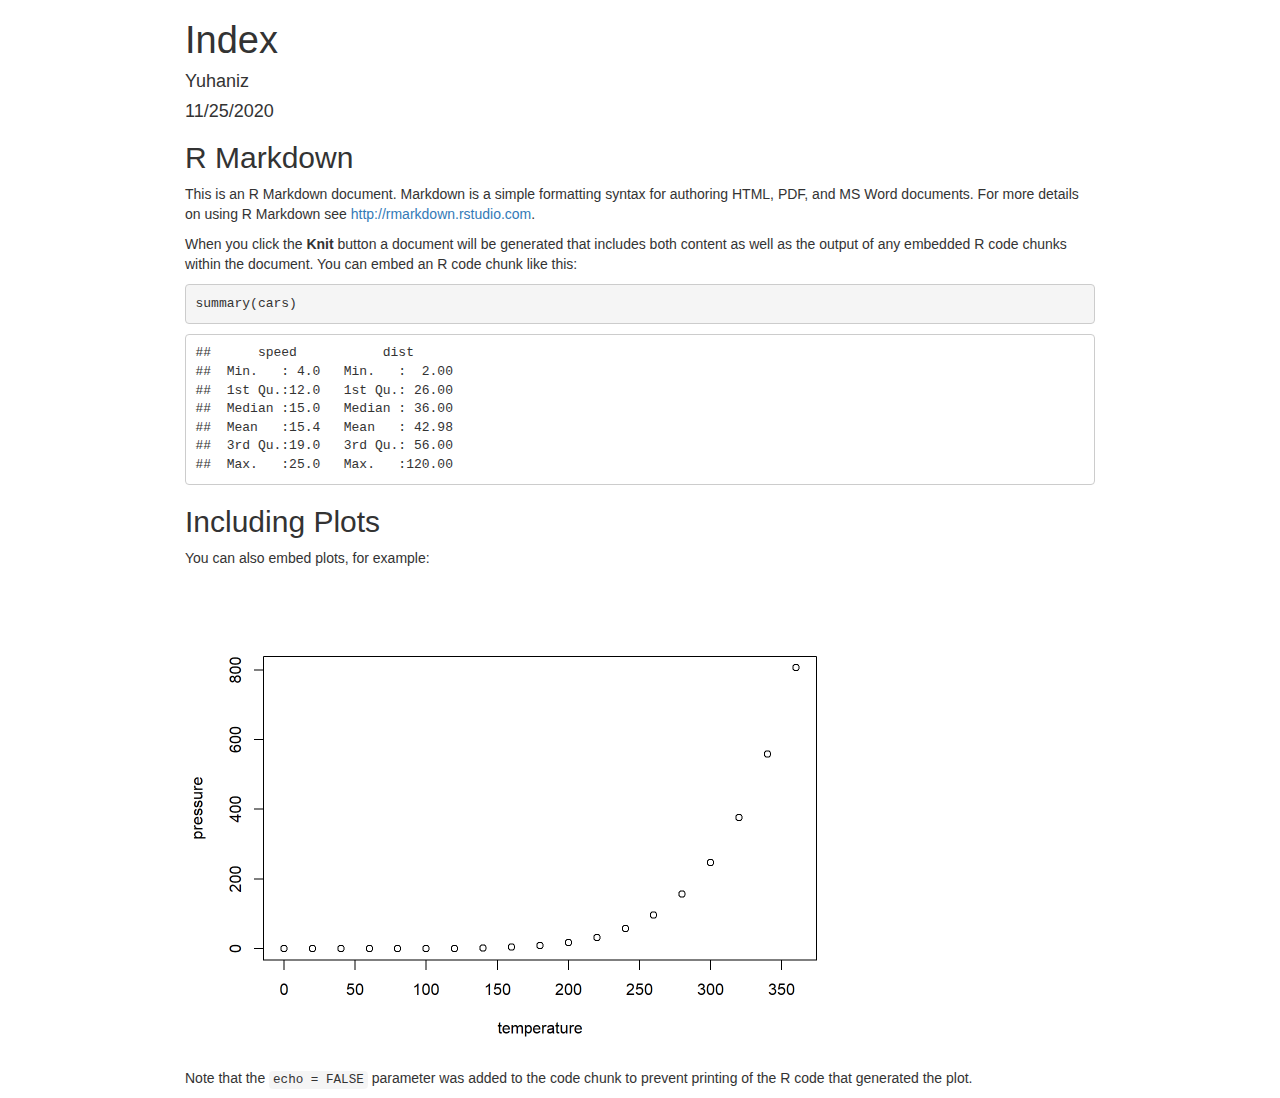
==== commit c75dcb4b: "added info summary" ====
--- a/scripts/index.html
+++ b/scripts/index.html
@@ -418,15 +418,24 @@
 </div>
 
 
-<div id="introduction" class="section level2">
-<h2>Introduction</h2>
-<p>Our domain of interest is entertainment so in this report, we’ll be studying a data set comparing all of the movies made by Disney. We are interested in exploring the domain of entertainment because it is a very broad field with lots of available data in part due to the rise of streaming services. This data set includes all Disney movies up to 2016. It can be found <a href="https://www.kaggle.com/prateekmaj21/disney-movies?select=disney_movies.csv">here</a>. We want to study this data to see what types of movies are the most successful in terms of grossing amount. These types of studies help Disney plan future films in terms of the genre, ratings etc. the film should stick to.</p>
+<div id="r-markdown" class="section level2">
+<h2>R Markdown</h2>
+<p>This is an R Markdown document. Markdown is a simple formatting syntax for authoring HTML, PDF, and MS Word documents. For more details on using R Markdown see <a href="http://rmarkdown.rstudio.com" class="uri">http://rmarkdown.rstudio.com</a>.</p>
+<p>When you click the <strong>Knit</strong> button a document will be generated that includes both content as well as the output of any embedded R code chunks within the document. You can embed an R code chunk like this:</p>
+<pre class="r"><code>summary(cars)</code></pre>
+<pre><code>##      speed           dist       
+##  Min.   : 4.0   Min.   :  2.00  
+##  1st Qu.:12.0   1st Qu.: 26.00  
+##  Median :15.0   Median : 36.00  
+##  Mean   :15.4   Mean   : 42.98  
+##  3rd Qu.:19.0   3rd Qu.: 56.00  
+##  Max.   :25.0   Max.   :120.00</code></pre>
 </div>
-<div id="what-trends-do-we-see-in-the-top-20-highest-grossing-disney-films-in-disney-history" class="section level2">
-<h2>What trends do we see in the top 20 highest-grossing Disney films in Disney history?</h2>
-<p>This bar chart compares the genres and ratings of the 20 highest-grossing films in Disney’s history. We made it to see if there are any trends in which types of movies do the best.</p>
-<p><img src="[data-uri]" width="672" /></p>
-<p>As we can see, the most popular, or highest-grossing, Disney films tend to fall in the adventure genre. These movies are also often rated G. In the earlier chart we did, we found that adventure movies are usually the highest-grossing. I think that from these charts we’ve made, we can infer that Disney has a good understanding of their audience. They clearly know that adventure movies make the most money so they stick to those. This chart can give us more confidence in our prior chart because we once again see that adventure films make a lot of money.</p>
+<div id="including-plots" class="section level2">
+<h2>Including Plots</h2>
+<p>You can also embed plots, for example:</p>
+<p><img src="[data-uri]" width="672" /></p>
+<p>Note that the <code>echo = FALSE</code> parameter was added to the code chunk to prevent printing of the R code that generated the plot.</p>
 </div>
 
 
